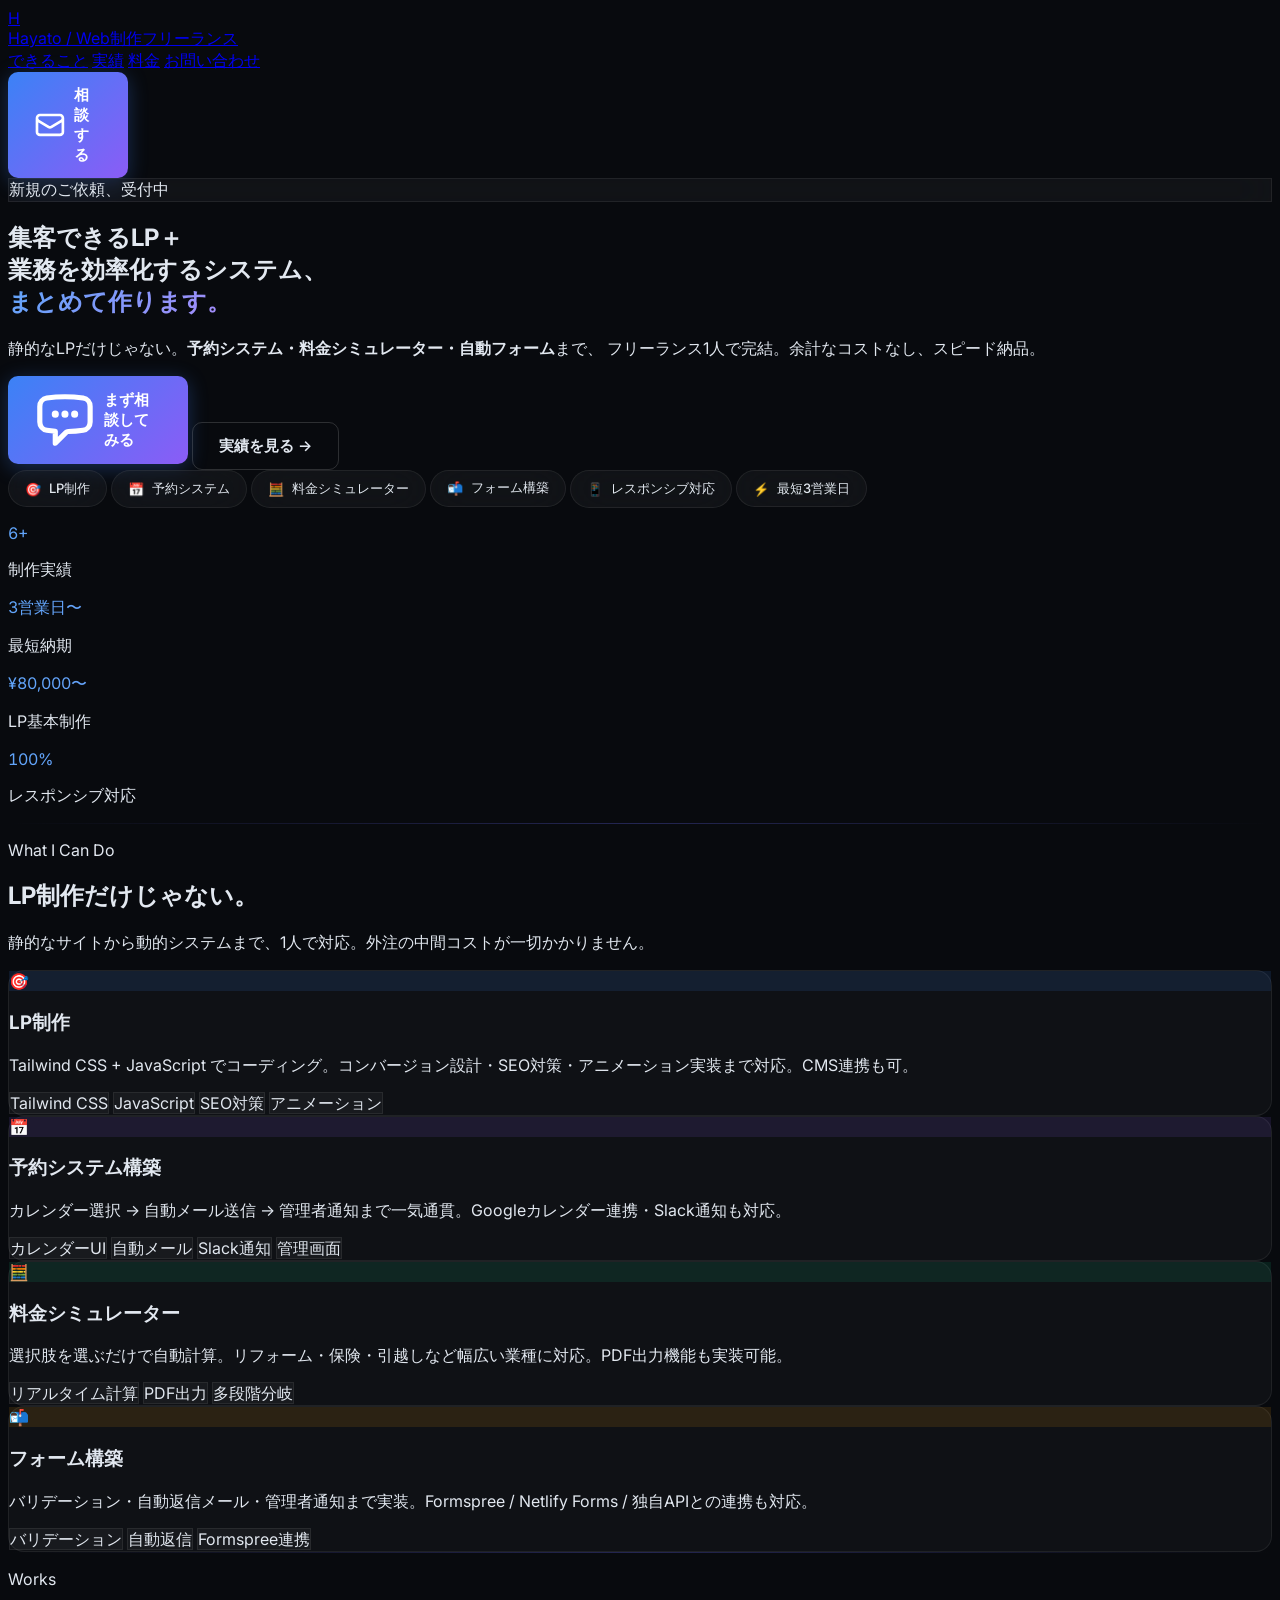
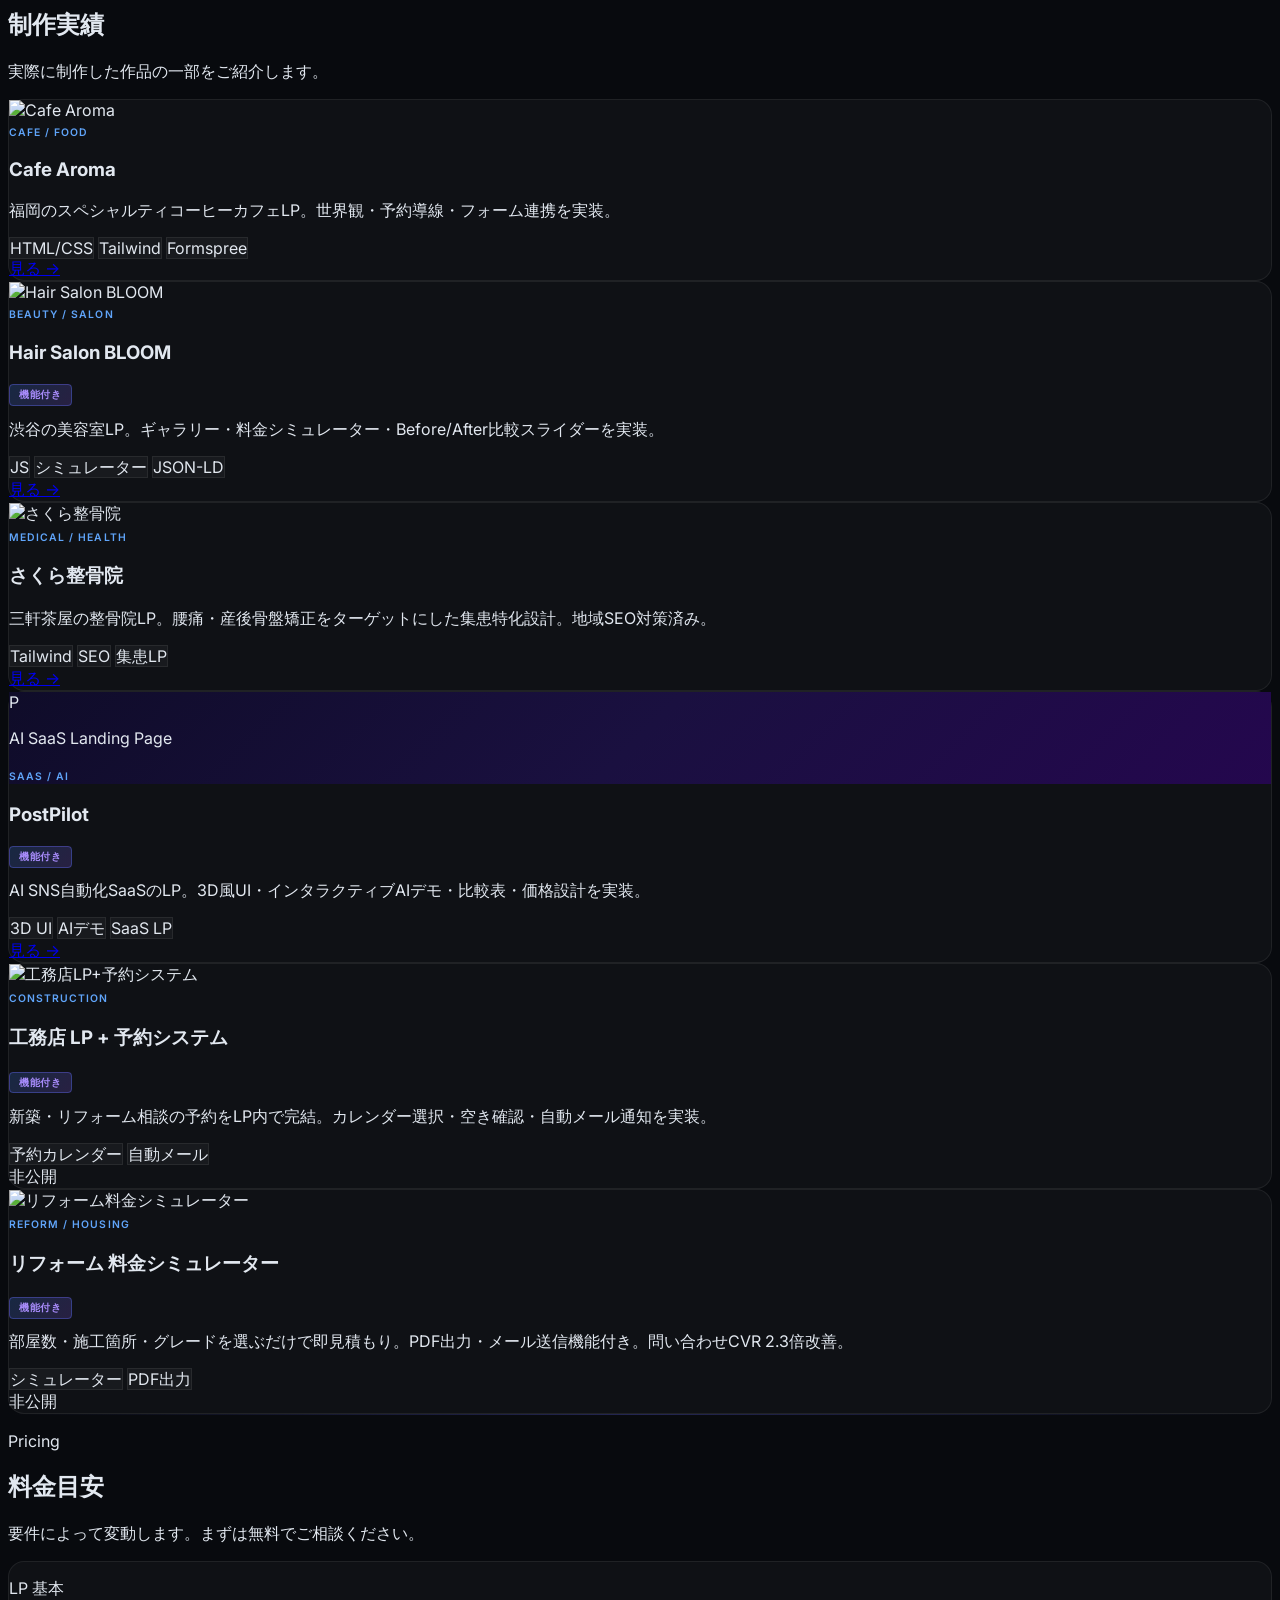
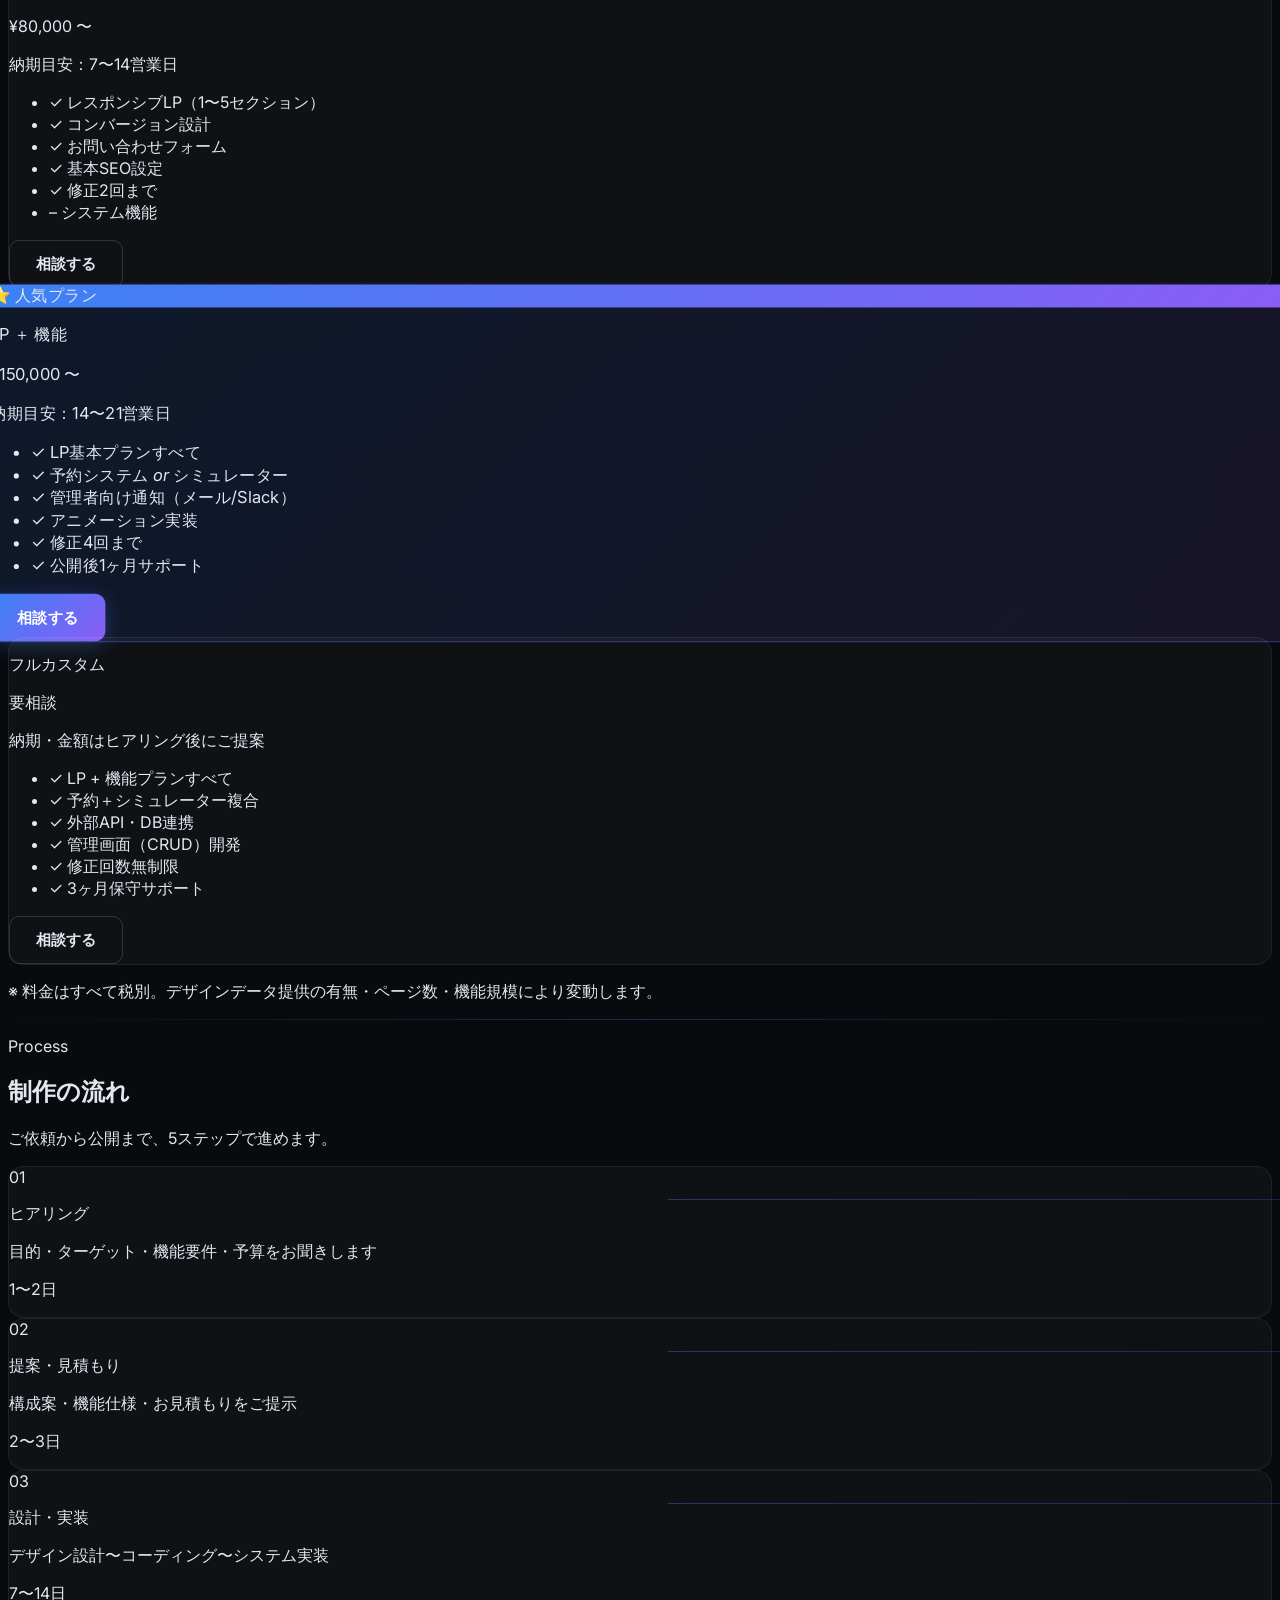
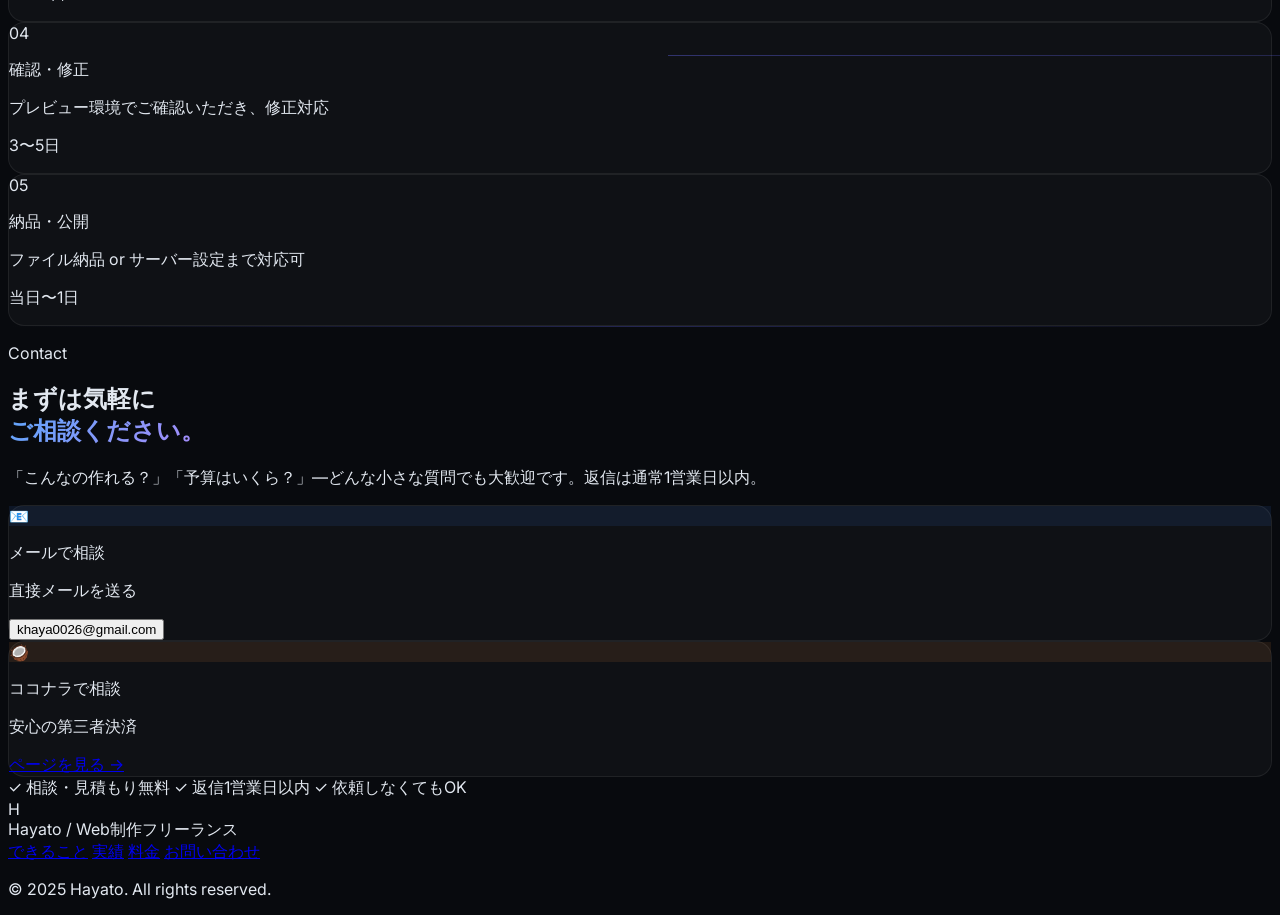
==== about/index.html @ a0856728 "feat: add freelance portfolio site (about/index.html)" ====
<!DOCTYPE html>
<html lang="ja">
<head>
  <meta charset="UTF-8">
  <meta name="viewport" content="width=device-width, initial-scale=1.0">
  <title>Hayato – Web制作フリーランス | LP・予約システム・シミュレーター構築</title>
  <meta name="description" content="集客できるLPから業務効率化システムまで、まとめて制作します。フリーランスWeb制作 Hayato。最短3営業日・全機能対応。">
  <script src="https://cdn.tailwindcss.com"></script>
  <link rel="preconnect" href="https://fonts.googleapis.com">
  <link href="https://fonts.googleapis.com/css2?family=Inter:ital,wght@0,300;0,400;0,500;0,600;0,700;0,800;0,900;1,400&display=swap" rel="stylesheet">

  <style>
    html { scroll-behavior: smooth; }
    body { font-family: 'Inter', sans-serif; background: #080a0e; color: #e2e8f0; overflow-x: hidden; -webkit-font-smoothing: antialiased; }

    /* ── Gradient text ── */
    .gt  { background: linear-gradient(135deg,#60a5fa,#a78bfa); -webkit-background-clip:text; -webkit-text-fill-color:transparent; background-clip:text; }
    .gt2 { background: linear-gradient(135deg,#34d399,#60a5fa); -webkit-background-clip:text; -webkit-text-fill-color:transparent; background-clip:text; }

    /* ── Glass ── */
    .glass { background:rgba(255,255,255,.04); backdrop-filter:blur(20px); -webkit-backdrop-filter:blur(20px); border:1px solid rgba(255,255,255,.07); }

    /* ── Sticky header ── */
    #hdr { transition: background .3s, border-color .3s; }
    #hdr.on { background:rgba(8,10,14,.9); backdrop-filter:blur(20px); -webkit-backdrop-filter:blur(20px); border-bottom:1px solid rgba(255,255,255,.07); }

    /* ── Blobs ── */
    @keyframes bm { 0%,100%{transform:translate(0,0) scale(1)} 33%{transform:translate(30px,-20px) scale(1.06)} 66%{transform:translate(-20px,25px) scale(.94)} }
    .b1 { animation: bm 14s ease-in-out infinite; }
    .b2 { animation: bm 18s ease-in-out infinite reverse; animation-delay:-6s; }

    /* ── Scroll reveal ── */
    .rv { opacity:0; transform:translateY(28px); transition:opacity .7s ease, transform .7s ease; }
    .rv.in { opacity:1; transform:translateY(0); }
    .d1{transition-delay:.08s} .d2{transition-delay:.16s} .d3{transition-delay:.24s}
    .d4{transition-delay:.32s} .d5{transition-delay:.40s}

    /* ── Cards ── */
    .card { background:rgba(255,255,255,.03); border:1px solid rgba(255,255,255,.07); border-radius:16px; transition:border-color .25s, transform .25s, box-shadow .25s; }
    .card:hover { border-color:rgba(255,255,255,.18); transform:translateY(-4px); box-shadow:0 12px 40px rgba(0,0,0,.5); }

    /* ── Buttons ── */
    .btn-p { display:inline-flex; align-items:center; gap:.5rem; background:linear-gradient(135deg,#3b82f6,#8b5cf6); color:#fff; font-weight:700; border-radius:10px; padding:13px 26px; font-size:15px; transition:all .3s ease; text-decoration:none; box-shadow:0 4px 20px rgba(59,130,246,.3); border:none; cursor:pointer; }
    .btn-p:hover { transform:translateY(-2px); box-shadow:0 8px 30px rgba(59,130,246,.5); }
    .btn-o { display:inline-flex; align-items:center; gap:.5rem; background:transparent; border:1px solid rgba(255,255,255,.15); color:#e2e8f0; font-weight:600; border-radius:10px; padding:13px 26px; font-size:15px; transition:all .3s ease; text-decoration:none; cursor:pointer; }
    .btn-o:hover { border-color:rgba(255,255,255,.35); transform:translateY(-2px); }

    /* ── Section line ── */
    .sec-line { height:1px; background:linear-gradient(90deg,transparent,rgba(99,102,241,.3),transparent); }

    /* ── Grid bg ── */
    .gbg { background-image:linear-gradient(rgba(255,255,255,.02) 1px, transparent 1px),linear-gradient(90deg, rgba(255,255,255,.02) 1px, transparent 1px); background-size:56px 56px; }

    /* ── Badge ── */
    .badge-feat { background:linear-gradient(135deg,rgba(59,130,246,.2),rgba(139,92,246,.2)); border:1px solid rgba(99,102,241,.4); color:#a78bfa; font-size:.65rem; font-weight:700; letter-spacing:.08em; text-transform:uppercase; padding:.2rem .55rem; border-radius:4px; }
    .badge-cat  { font-size:.65rem; font-weight:600; letter-spacing:.1em; text-transform:uppercase; color:#60a5fa; }

    /* ── Process step connector ── */
    .step-line { position:absolute; top:2rem; left:calc(50% + 1.75rem); right:calc(-50% + 1.75rem); height:1px; background:linear-gradient(90deg,rgba(99,102,241,.4),rgba(99,102,241,.1)); }
    @media (max-width:768px) { .step-line { display:none; } }

    /* ── Pricing popular ── */
    .pop { background:linear-gradient(135deg,rgba(59,130,246,.12),rgba(139,92,246,.12)); border:1px solid rgba(99,102,241,.4); }
    .pop-badge { background:linear-gradient(135deg,#3b82f6,#8b5cf6); }

    /* ── Capability pills ── */
    .cap-pill { display:inline-flex; align-items:center; gap:.5rem; padding:.55rem 1rem; border-radius:9999px; font-size:.8125rem; font-weight:500; white-space:nowrap; }

    /* ── Scrollbar ── */
    ::-webkit-scrollbar{width:5px}
    ::-webkit-scrollbar-track{background:#080a0e}
    ::-webkit-scrollbar-thumb{background:rgba(99,102,241,.4);border-radius:99px}

    /* ── Copy button ── */
    #copy-btn { transition:all .2s; }
    #copy-btn.copied { color:#34d399; }

    /* ── Number counter ── */
    .num { font-variant-numeric: tabular-nums; }
  </style>
</head>
<body class="bg-[#080a0e]">

<!-- ════════════════════════
     HEADER
════════════════════════ -->
<header id="hdr" class="fixed top-0 left-0 right-0 z-50 px-5 py-4">
  <div class="max-w-5xl mx-auto flex items-center justify-between">
    <a href="#" class="flex items-center gap-2.5 text-white no-underline">
      <div class="w-7 h-7 rounded-lg bg-gradient-to-br from-blue-500 to-violet-600 flex items-center justify-center font-black text-xs">H</div>
      <span class="font-bold tracking-tight">Hayato</span>
      <span class="hidden sm:block text-[11px] text-slate-500 font-normal">/ Web制作フリーランス</span>
    </a>
    <nav class="hidden md:flex items-center gap-7 text-sm text-slate-400">
      <a href="#services" class="hover:text-white transition-colors">できること</a>
      <a href="#works"    class="hover:text-white transition-colors">実績</a>
      <a href="#pricing"  class="hover:text-white transition-colors">料金</a>
      <a href="#contact"  class="hover:text-white transition-colors">お問い合わせ</a>
    </nav>
    <a href="#contact" class="btn-p py-2 px-4 text-sm rounded-lg gap-1.5">
      <svg class="w-3.5 h-3.5" fill="none" stroke="currentColor" stroke-width="2" viewBox="0 0 24 24"><path stroke-linecap="round" stroke-linejoin="round" d="M21.75 6.75v10.5a2.25 2.25 0 01-2.25 2.25h-15a2.25 2.25 0 01-2.25-2.25V6.75m19.5 0A2.25 2.25 0 0019.5 4.5h-15a2.25 2.25 0 00-2.25 2.25m19.5 0v.243a2.25 2.25 0 01-1.07 1.916l-7.5 4.615a2.25 2.25 0 01-2.36 0L3.32 8.91a2.25 2.25 0 01-1.07-1.916V6.75"/></svg>
      相談する
    </a>
  </div>
</header>


<!-- ════════════════════════
     1. HERO
════════════════════════ -->
<section class="relative min-h-screen flex flex-col justify-center items-center text-center px-5 pt-24 pb-20 overflow-hidden">
  <div class="gbg absolute inset-0 opacity-70 pointer-events-none"></div>
  <div class="b1 absolute top-1/3 left-1/5 w-[500px] h-[500px] rounded-full bg-blue-600/10 blur-[120px] pointer-events-none"></div>
  <div class="b2 absolute bottom-1/4 right-1/5 w-[400px] h-[400px] rounded-full bg-violet-600/10 blur-[100px] pointer-events-none"></div>

  <div class="rv relative z-10 inline-flex items-center gap-2 glass rounded-full px-4 py-1.5 text-xs text-blue-300 font-medium mb-8">
    <span class="w-1.5 h-1.5 rounded-full bg-green-400 animate-pulse"></span>
    新規のご依頼、受付中
  </div>

  <h1 class="rv d1 relative z-10 text-4xl sm:text-6xl md:text-7xl font-black leading-[1.06] mb-7 max-w-4xl">
    集客できるLP＋<br>
    業務を効率化するシステム、<br>
    <span class="gt">まとめて作ります。</span>
  </h1>

  <p class="rv d2 relative z-10 text-slate-400 text-base sm:text-lg max-w-xl mb-10 leading-relaxed">
    静的なLPだけじゃない。<strong class="text-white">予約システム・料金シミュレーター・自動フォーム</strong>まで、
    フリーランス1人で完結。余計なコストなし、スピード納品。
  </p>

  <div class="rv d3 relative z-10 flex flex-col sm:flex-row gap-3 mb-12">
    <a href="#contact" class="btn-p">
      <svg class="w-4 h-4" fill="none" stroke="currentColor" stroke-width="2" viewBox="0 0 24 24"><path stroke-linecap="round" stroke-linejoin="round" d="M8.625 9.75a.375.375 0 11-.75 0 .375.375 0 01.75 0zm0 0H8.25m4.125 0a.375.375 0 11-.75 0 .375.375 0 01.75 0zm0 0H12m4.125 0a.375.375 0 11-.75 0 .375.375 0 01.75 0zm0 0h-.375m-13.5 3.01c0 1.6 1.123 2.994 2.707 3.227 1.087.16 2.185.283 3.293.369V21l4.184-4.183a1.14 1.14 0 01.778-.332 48.294 48.294 0 005.83-.498c1.585-.233 2.708-1.626 2.708-3.228V6.741c0-1.602-1.123-2.995-2.707-3.228A48.394 48.394 0 0012 3c-2.392 0-4.744.175-7.043.513C3.373 3.746 2.25 5.14 2.25 6.741v6.018z"/></svg>
      まず相談してみる
    </a>
    <a href="#works" class="btn-o">
      実績を見る →
    </a>
  </div>

  <!-- Capability pills -->
  <div class="rv d4 relative z-10 flex flex-wrap justify-center gap-2.5 max-w-2xl mb-14">
    <span class="cap-pill glass"><span class="text-base">🎯</span> LP制作</span>
    <span class="cap-pill glass"><span class="text-base">📅</span> 予約システム</span>
    <span class="cap-pill glass"><span class="text-base">🧮</span> 料金シミュレーター</span>
    <span class="cap-pill glass"><span class="text-base">📬</span> フォーム構築</span>
    <span class="cap-pill glass"><span class="text-base">📱</span> レスポンシブ対応</span>
    <span class="cap-pill glass"><span class="text-base">⚡</span> 最短3営業日</span>
  </div>

  <!-- Stats -->
  <div class="rv d5 relative z-10 flex flex-wrap justify-center gap-8 sm:gap-14">
    <div class="text-center">
      <p class="text-3xl font-black num gt">6<span class="text-slate-500 text-lg">+</span></p>
      <p class="text-xs text-slate-500 mt-1">制作実績</p>
    </div>
    <div class="text-center">
      <p class="text-3xl font-black num gt">3<span class="text-slate-500 text-lg">営業日〜</span></p>
      <p class="text-xs text-slate-500 mt-1">最短納期</p>
    </div>
    <div class="text-center">
      <p class="text-3xl font-black num gt">¥80,000<span class="text-slate-500 text-lg">〜</span></p>
      <p class="text-xs text-slate-500 mt-1">LP基本制作</p>
    </div>
    <div class="text-center">
      <p class="text-3xl font-black num gt">100<span class="text-slate-500 text-lg">%</span></p>
      <p class="text-xs text-slate-500 mt-1">レスポンシブ対応</p>
    </div>
  </div>
</section>

<div class="sec-line max-w-4xl mx-auto"></div>


<!-- ════════════════════════
     2. WHAT I CAN DO
════════════════════════ -->
<section id="services" class="relative py-28 px-5">
  <div class="max-w-5xl mx-auto">
    <div class="text-center mb-16">
      <p class="rv text-blue-400 text-xs font-bold uppercase tracking-widest mb-3">What I Can Do</p>
      <h2 class="rv d1 text-3xl sm:text-4xl font-black mb-5">LP制作だけじゃない。</h2>
      <p class="rv d2 text-slate-400 max-w-md mx-auto text-sm leading-relaxed">静的なサイトから動的システムまで、1人で対応。外注の中間コストが一切かかりません。</p>
    </div>

    <div class="grid sm:grid-cols-2 gap-5">
      <!-- 01 -->
      <div class="rv card p-7 flex gap-5 items-start">
        <div class="w-12 h-12 rounded-xl flex items-center justify-center text-2xl shrink-0" style="background:rgba(59,130,246,.12)">🎯</div>
        <div>
          <h3 class="font-bold text-lg mb-2">LP制作</h3>
          <p class="text-slate-400 text-sm leading-relaxed mb-4">Tailwind CSS + JavaScript でコーディング。コンバージョン設計・SEO対策・アニメーション実装まで対応。CMS連携も可。</p>
          <div class="flex flex-wrap gap-1.5">
            <span class="text-xs glass px-2 py-1 rounded-md text-slate-400">Tailwind CSS</span>
            <span class="text-xs glass px-2 py-1 rounded-md text-slate-400">JavaScript</span>
            <span class="text-xs glass px-2 py-1 rounded-md text-slate-400">SEO対策</span>
            <span class="text-xs glass px-2 py-1 rounded-md text-slate-400">アニメーション</span>
          </div>
        </div>
      </div>

      <!-- 02 -->
      <div class="rv d1 card p-7 flex gap-5 items-start">
        <div class="w-12 h-12 rounded-xl flex items-center justify-center text-2xl shrink-0" style="background:rgba(139,92,246,.12)">📅</div>
        <div>
          <h3 class="font-bold text-lg mb-2">予約システム構築</h3>
          <p class="text-slate-400 text-sm leading-relaxed mb-4">カレンダー選択 → 自動メール送信 → 管理者通知まで一気通貫。Googleカレンダー連携・Slack通知も対応。</p>
          <div class="flex flex-wrap gap-1.5">
            <span class="text-xs glass px-2 py-1 rounded-md text-slate-400">カレンダーUI</span>
            <span class="text-xs glass px-2 py-1 rounded-md text-slate-400">自動メール</span>
            <span class="text-xs glass px-2 py-1 rounded-md text-slate-400">Slack通知</span>
            <span class="text-xs glass px-2 py-1 rounded-md text-slate-400">管理画面</span>
          </div>
        </div>
      </div>

      <!-- 03 -->
      <div class="rv d2 card p-7 flex gap-5 items-start">
        <div class="w-12 h-12 rounded-xl flex items-center justify-center text-2xl shrink-0" style="background:rgba(16,185,129,.12)">🧮</div>
        <div>
          <h3 class="font-bold text-lg mb-2">料金シミュレーター</h3>
          <p class="text-slate-400 text-sm leading-relaxed mb-4">選択肢を選ぶだけで自動計算。リフォーム・保険・引越しなど幅広い業種に対応。PDF出力機能も実装可能。</p>
          <div class="flex flex-wrap gap-1.5">
            <span class="text-xs glass px-2 py-1 rounded-md text-slate-400">リアルタイム計算</span>
            <span class="text-xs glass px-2 py-1 rounded-md text-slate-400">PDF出力</span>
            <span class="text-xs glass px-2 py-1 rounded-md text-slate-400">多段階分岐</span>
          </div>
        </div>
      </div>

      <!-- 04 -->
      <div class="rv d3 card p-7 flex gap-5 items-start">
        <div class="w-12 h-12 rounded-xl flex items-center justify-center text-2xl shrink-0" style="background:rgba(245,158,11,.12)">📬</div>
        <div>
          <h3 class="font-bold text-lg mb-2">フォーム構築</h3>
          <p class="text-slate-400 text-sm leading-relaxed mb-4">バリデーション・自動返信メール・管理者通知まで実装。Formspree / Netlify Forms / 独自APIとの連携も対応。</p>
          <div class="flex flex-wrap gap-1.5">
            <span class="text-xs glass px-2 py-1 rounded-md text-slate-400">バリデーション</span>
            <span class="text-xs glass px-2 py-1 rounded-md text-slate-400">自動返信</span>
            <span class="text-xs glass px-2 py-1 rounded-md text-slate-400">Formspree連携</span>
          </div>
        </div>
      </div>
    </div>
  </div>
</section>

<div class="sec-line max-w-4xl mx-auto"></div>


<!-- ════════════════════════
     3. WORKS
════════════════════════ -->
<section id="works" class="relative py-28 px-5 overflow-hidden">
  <div class="b1 absolute top-1/2 right-0 w-72 h-72 rounded-full bg-violet-700/8 blur-[90px] pointer-events-none"></div>
  <div class="max-w-5xl mx-auto">
    <div class="text-center mb-16">
      <p class="rv text-blue-400 text-xs font-bold uppercase tracking-widest mb-3">Works</p>
      <h2 class="rv d1 text-3xl sm:text-4xl font-black mb-5">制作実績</h2>
      <p class="rv d2 text-slate-400 text-sm">実際に制作した作品の一部をご紹介します。</p>
    </div>

    <div class="grid sm:grid-cols-2 lg:grid-cols-3 gap-5">

      <!-- Work 01: Cafe Aroma -->
      <div class="rv card flex flex-col overflow-hidden group">
        <div class="relative h-44 overflow-hidden">
          <img src="https://images.unsplash.com/photo-1495474472287-4d71bcdd2085?w=600&h=350&fit=crop&q=80"
               alt="Cafe Aroma" class="w-full h-full object-cover transition-transform duration-500 group-hover:scale-105">
          <div class="absolute inset-0 bg-gradient-to-t from-[#080a0e]/80 to-transparent"></div>
          <div class="absolute top-3 left-3"><span class="badge-cat">Cafe / Food</span></div>
        </div>
        <div class="flex flex-col flex-1 p-5 gap-3">
          <h3 class="font-bold text-base">Cafe Aroma</h3>
          <p class="text-slate-500 text-xs leading-relaxed flex-1">福岡のスペシャルティコーヒーカフェLP。世界観・予約導線・フォーム連携を実装。</p>
          <div class="flex items-center justify-between pt-2 border-t border-white/5">
            <div class="flex gap-1.5 flex-wrap">
              <span class="text-[10px] glass px-1.5 py-0.5 rounded text-slate-500">HTML/CSS</span>
              <span class="text-[10px] glass px-1.5 py-0.5 rounded text-slate-500">Tailwind</span>
              <span class="text-[10px] glass px-1.5 py-0.5 rounded text-slate-500">Formspree</span>
            </div>
            <a href="../cafe-lp/" target="_blank" class="text-xs text-blue-400 hover:text-blue-300 transition-colors whitespace-nowrap ml-2">見る →</a>
          </div>
        </div>
      </div>

      <!-- Work 02: Hair Salon BLOOM -->
      <div class="rv d1 card flex flex-col overflow-hidden group">
        <div class="relative h-44 overflow-hidden">
          <img src="https://images.unsplash.com/photo-1562322140-8baeececf3df?w=600&h=350&fit=crop&q=80"
               alt="Hair Salon BLOOM" class="w-full h-full object-cover transition-transform duration-500 group-hover:scale-105">
          <div class="absolute inset-0 bg-gradient-to-t from-[#080a0e]/80 to-transparent"></div>
          <div class="absolute top-3 left-3"><span class="badge-cat">Beauty / Salon</span></div>
        </div>
        <div class="flex flex-col flex-1 p-5 gap-3">
          <div class="flex items-start justify-between gap-2">
            <h3 class="font-bold text-base">Hair Salon BLOOM</h3>
            <span class="badge-feat shrink-0">機能付き</span>
          </div>
          <p class="text-slate-500 text-xs leading-relaxed flex-1">渋谷の美容室LP。ギャラリー・料金シミュレーター・Before/After比較スライダーを実装。</p>
          <div class="flex items-center justify-between pt-2 border-t border-white/5">
            <div class="flex gap-1.5 flex-wrap">
              <span class="text-[10px] glass px-1.5 py-0.5 rounded text-slate-500">JS</span>
              <span class="text-[10px] glass px-1.5 py-0.5 rounded text-slate-500">シミュレーター</span>
              <span class="text-[10px] glass px-1.5 py-0.5 rounded text-slate-500">JSON-LD</span>
            </div>
            <a href="../bloom-lp/" target="_blank" class="text-xs text-blue-400 hover:text-blue-300 transition-colors whitespace-nowrap ml-2">見る →</a>
          </div>
        </div>
      </div>

      <!-- Work 03: さくら整骨院 -->
      <div class="rv d2 card flex flex-col overflow-hidden group">
        <div class="relative h-44 overflow-hidden">
          <img src="https://images.unsplash.com/photo-1519824145371-296894a0daa9?w=600&h=350&fit=crop&q=80"
               alt="さくら整骨院" class="w-full h-full object-cover transition-transform duration-500 group-hover:scale-105">
          <div class="absolute inset-0 bg-gradient-to-t from-[#080a0e]/80 to-transparent"></div>
          <div class="absolute top-3 left-3"><span class="badge-cat">Medical / Health</span></div>
        </div>
        <div class="flex flex-col flex-1 p-5 gap-3">
          <h3 class="font-bold text-base">さくら整骨院</h3>
          <p class="text-slate-500 text-xs leading-relaxed flex-1">三軒茶屋の整骨院LP。腰痛・産後骨盤矯正をターゲットにした集患特化設計。地域SEO対策済み。</p>
          <div class="flex items-center justify-between pt-2 border-t border-white/5">
            <div class="flex gap-1.5 flex-wrap">
              <span class="text-[10px] glass px-1.5 py-0.5 rounded text-slate-500">Tailwind</span>
              <span class="text-[10px] glass px-1.5 py-0.5 rounded text-slate-500">SEO</span>
              <span class="text-[10px] glass px-1.5 py-0.5 rounded text-slate-500">集患LP</span>
            </div>
            <a href="../seikotsu-lp/" target="_blank" class="text-xs text-blue-400 hover:text-blue-300 transition-colors whitespace-nowrap ml-2">見る →</a>
          </div>
        </div>
      </div>

      <!-- Work 04: PostPilot -->
      <div class="rv d1 card flex flex-col overflow-hidden group">
        <div class="relative h-44 overflow-hidden" style="background:linear-gradient(135deg,#0f0c29,#1a1040,#24074e);">
          <div class="absolute inset-0 flex items-center justify-center">
            <div class="text-center">
              <div class="w-12 h-12 rounded-xl bg-gradient-to-br from-violet-500 to-blue-500 flex items-center justify-center font-black text-lg mx-auto mb-2">P</div>
              <p class="text-xs text-slate-400">AI SaaS Landing Page</p>
            </div>
          </div>
          <div class="absolute top-3 left-3"><span class="badge-cat">SaaS / AI</span></div>
        </div>
        <div class="flex flex-col flex-1 p-5 gap-3">
          <div class="flex items-start justify-between gap-2">
            <h3 class="font-bold text-base">PostPilot</h3>
            <span class="badge-feat shrink-0">機能付き</span>
          </div>
          <p class="text-slate-500 text-xs leading-relaxed flex-1">AI SNS自動化SaaSのLP。3D風UI・インタラクティブAIデモ・比較表・価格設計を実装。</p>
          <div class="flex items-center justify-between pt-2 border-t border-white/5">
            <div class="flex gap-1.5 flex-wrap">
              <span class="text-[10px] glass px-1.5 py-0.5 rounded text-slate-500">3D UI</span>
              <span class="text-[10px] glass px-1.5 py-0.5 rounded text-slate-500">AIデモ</span>
              <span class="text-[10px] glass px-1.5 py-0.5 rounded text-slate-500">SaaS LP</span>
            </div>
            <a href="../postpilot/" target="_blank" class="text-xs text-blue-400 hover:text-blue-300 transition-colors whitespace-nowrap ml-2">見る →</a>
          </div>
        </div>
      </div>

      <!-- Work 05: 工務店予約システム -->
      <div class="rv d2 card flex flex-col overflow-hidden group">
        <div class="relative h-44 overflow-hidden">
          <img src="https://images.unsplash.com/photo-1503387762-592deb58ef4e?w=600&h=350&fit=crop&q=80"
               alt="工務店LP+予約システム" class="w-full h-full object-cover transition-transform duration-500 group-hover:scale-105">
          <div class="absolute inset-0 bg-gradient-to-t from-[#080a0e]/80 to-transparent"></div>
          <div class="absolute top-3 left-3"><span class="badge-cat">Construction</span></div>
        </div>
        <div class="flex flex-col flex-1 p-5 gap-3">
          <div class="flex items-start justify-between gap-2">
            <h3 class="font-bold text-base">工務店 LP + 予約システム</h3>
            <span class="badge-feat shrink-0">機能付き</span>
          </div>
          <p class="text-slate-500 text-xs leading-relaxed flex-1">新築・リフォーム相談の予約をLP内で完結。カレンダー選択・空き確認・自動メール通知を実装。</p>
          <div class="flex items-center justify-between pt-2 border-t border-white/5">
            <div class="flex gap-1.5 flex-wrap">
              <span class="text-[10px] glass px-1.5 py-0.5 rounded text-slate-500">予約カレンダー</span>
              <span class="text-[10px] glass px-1.5 py-0.5 rounded text-slate-500">自動メール</span>
            </div>
            <span class="text-xs text-slate-600 whitespace-nowrap ml-2">非公開</span>
          </div>
        </div>
      </div>

      <!-- Work 06: リフォーム料金シミュレーター -->
      <div class="rv d3 card flex flex-col overflow-hidden group">
        <div class="relative h-44 overflow-hidden">
          <img src="https://images.unsplash.com/photo-1484154218962-a197022b5858?w=600&h=350&fit=crop&q=80"
               alt="リフォーム料金シミュレーター" class="w-full h-full object-cover transition-transform duration-500 group-hover:scale-105">
          <div class="absolute inset-0 bg-gradient-to-t from-[#080a0e]/80 to-transparent"></div>
          <div class="absolute top-3 left-3"><span class="badge-cat">Reform / Housing</span></div>
        </div>
        <div class="flex flex-col flex-1 p-5 gap-3">
          <div class="flex items-start justify-between gap-2">
            <h3 class="font-bold text-base">リフォーム 料金シミュレーター</h3>
            <span class="badge-feat shrink-0">機能付き</span>
          </div>
          <p class="text-slate-500 text-xs leading-relaxed flex-1">部屋数・施工箇所・グレードを選ぶだけで即見積もり。PDF出力・メール送信機能付き。問い合わせCVR 2.3倍改善。</p>
          <div class="flex items-center justify-between pt-2 border-t border-white/5">
            <div class="flex gap-1.5 flex-wrap">
              <span class="text-[10px] glass px-1.5 py-0.5 rounded text-slate-500">シミュレーター</span>
              <span class="text-[10px] glass px-1.5 py-0.5 rounded text-slate-500">PDF出力</span>
            </div>
            <span class="text-xs text-slate-600 whitespace-nowrap ml-2">非公開</span>
          </div>
        </div>
      </div>

    </div>
  </div>
</section>

<div class="sec-line max-w-4xl mx-auto"></div>


<!-- ════════════════════════
     4. PRICING
════════════════════════ -->
<section id="pricing" class="relative py-28 px-5">
  <div class="max-w-5xl mx-auto">
    <div class="text-center mb-16">
      <p class="rv text-blue-400 text-xs font-bold uppercase tracking-widest mb-3">Pricing</p>
      <h2 class="rv d1 text-3xl sm:text-4xl font-black mb-5">料金目安</h2>
      <p class="rv d2 text-slate-400 text-sm max-w-sm mx-auto leading-relaxed">要件によって変動します。まずは無料でご相談ください。</p>
    </div>

    <div class="grid md:grid-cols-3 gap-5 items-stretch">
      <!-- Plan 1 -->
      <div class="rv card p-7 flex flex-col">
        <p class="text-xs font-bold text-slate-500 uppercase tracking-wider mb-4">LP 基本</p>
        <div class="mb-1">
          <span class="text-4xl font-black">¥80,000</span>
          <span class="text-slate-500 text-sm ml-1">〜</span>
        </div>
        <p class="text-xs text-slate-600 mb-7">納期目安：7〜14営業日</p>
        <ul class="space-y-3 text-sm text-slate-400 flex-1 mb-8">
          <li class="flex items-start gap-2"><span class="text-green-400 mt-0.5">✓</span> レスポンシブLP（1〜5セクション）</li>
          <li class="flex items-start gap-2"><span class="text-green-400 mt-0.5">✓</span> コンバージョン設計</li>
          <li class="flex items-start gap-2"><span class="text-green-400 mt-0.5">✓</span> お問い合わせフォーム</li>
          <li class="flex items-start gap-2"><span class="text-green-400 mt-0.5">✓</span> 基本SEO設定</li>
          <li class="flex items-start gap-2"><span class="text-green-400 mt-0.5">✓</span> 修正2回まで</li>
          <li class="flex items-start gap-2"><span class="text-slate-700 mt-0.5">–</span><span class="text-slate-600"> システム機能</span></li>
        </ul>
        <a href="#contact" class="btn-o text-sm py-3 justify-center rounded-xl mt-auto">相談する</a>
      </div>

      <!-- Plan 2 (popular) -->
      <div class="rv d1 pop rounded-2xl p-7 relative flex flex-col" style="transform:scale(1.03);">
        <div class="pop-badge absolute -top-3.5 left-1/2 -translate-x-1/2 text-white text-xs font-bold px-4 py-1 rounded-full whitespace-nowrap">⭐ 人気プラン</div>
        <p class="text-xs font-bold text-blue-400 uppercase tracking-wider mb-4">LP ＋ 機能</p>
        <div class="mb-1">
          <span class="text-4xl font-black">¥150,000</span>
          <span class="text-slate-500 text-sm ml-1">〜</span>
        </div>
        <p class="text-xs text-slate-600 mb-7">納期目安：14〜21営業日</p>
        <ul class="space-y-3 text-sm text-slate-300 flex-1 mb-8">
          <li class="flex items-start gap-2"><span class="text-green-400 mt-0.5">✓</span> LP基本プランすべて</li>
          <li class="flex items-start gap-2"><span class="text-green-400 mt-0.5">✓</span> 予約システム <em class="not-italic text-blue-400 text-xs">or</em> シミュレーター</li>
          <li class="flex items-start gap-2"><span class="text-green-400 mt-0.5">✓</span> 管理者向け通知（メール/Slack）</li>
          <li class="flex items-start gap-2"><span class="text-green-400 mt-0.5">✓</span> アニメーション実装</li>
          <li class="flex items-start gap-2"><span class="text-green-400 mt-0.5">✓</span> 修正4回まで</li>
          <li class="flex items-start gap-2"><span class="text-green-400 mt-0.5">✓</span> 公開後1ヶ月サポート</li>
        </ul>
        <a href="#contact" class="btn-p text-sm py-3 justify-center rounded-xl mt-auto">相談する</a>
      </div>

      <!-- Plan 3 -->
      <div class="rv d2 card p-7 flex flex-col">
        <p class="text-xs font-bold text-slate-500 uppercase tracking-wider mb-4">フルカスタム</p>
        <div class="mb-1">
          <span class="text-4xl font-black">要相談</span>
        </div>
        <p class="text-xs text-slate-600 mb-7">納期・金額はヒアリング後にご提案</p>
        <ul class="space-y-3 text-sm text-slate-400 flex-1 mb-8">
          <li class="flex items-start gap-2"><span class="text-green-400 mt-0.5">✓</span> LP + 機能プランすべて</li>
          <li class="flex items-start gap-2"><span class="text-green-400 mt-0.5">✓</span> 予約＋シミュレーター複合</li>
          <li class="flex items-start gap-2"><span class="text-green-400 mt-0.5">✓</span> 外部API・DB連携</li>
          <li class="flex items-start gap-2"><span class="text-green-400 mt-0.5">✓</span> 管理画面（CRUD）開発</li>
          <li class="flex items-start gap-2"><span class="text-green-400 mt-0.5">✓</span> 修正回数無制限</li>
          <li class="flex items-start gap-2"><span class="text-green-400 mt-0.5">✓</span> 3ヶ月保守サポート</li>
        </ul>
        <a href="#contact" class="btn-o text-sm py-3 justify-center rounded-xl mt-auto">相談する</a>
      </div>
    </div>

    <p class="rv text-center text-xs text-slate-600 mt-8">※ 料金はすべて税別。デザインデータ提供の有無・ページ数・機能規模により変動します。</p>
  </div>
</section>

<div class="sec-line max-w-4xl mx-auto"></div>


<!-- ════════════════════════
     5. PROCESS
════════════════════════ -->
<section id="process" class="relative py-28 px-5">
  <div class="max-w-5xl mx-auto">
    <div class="text-center mb-16">
      <p class="rv text-blue-400 text-xs font-bold uppercase tracking-widest mb-3">Process</p>
      <h2 class="rv d1 text-3xl sm:text-4xl font-black mb-5">制作の流れ</h2>
      <p class="rv d2 text-slate-400 text-sm">ご依頼から公開まで、5ステップで進めます。</p>
    </div>

    <div class="grid sm:grid-cols-5 gap-4">

      <div class="rv card p-6 text-center relative">
        <div class="step-line hidden sm:block"></div>
        <div class="w-10 h-10 rounded-full bg-blue-500/15 border border-blue-500/30 flex items-center justify-center text-blue-400 font-black text-sm mx-auto mb-4">01</div>
        <p class="font-bold text-sm mb-2">ヒアリング</p>
        <p class="text-slate-500 text-xs leading-relaxed">目的・ターゲット・機能要件・予算をお聞きします</p>
        <p class="mt-3 text-[10px] text-blue-400/70 font-medium">1〜2日</p>
      </div>

      <div class="rv d1 card p-6 text-center relative">
        <div class="step-line hidden sm:block"></div>
        <div class="w-10 h-10 rounded-full bg-violet-500/15 border border-violet-500/30 flex items-center justify-center text-violet-400 font-black text-sm mx-auto mb-4">02</div>
        <p class="font-bold text-sm mb-2">提案・見積もり</p>
        <p class="text-slate-500 text-xs leading-relaxed">構成案・機能仕様・お見積もりをご提示</p>
        <p class="mt-3 text-[10px] text-blue-400/70 font-medium">2〜3日</p>
      </div>

      <div class="rv d2 card p-6 text-center relative">
        <div class="step-line hidden sm:block"></div>
        <div class="w-10 h-10 rounded-full bg-indigo-500/15 border border-indigo-500/30 flex items-center justify-center text-indigo-400 font-black text-sm mx-auto mb-4">03</div>
        <p class="font-bold text-sm mb-2">設計・実装</p>
        <p class="text-slate-500 text-xs leading-relaxed">デザイン設計〜コーディング〜システム実装</p>
        <p class="mt-3 text-[10px] text-blue-400/70 font-medium">7〜14日</p>
      </div>

      <div class="rv d3 card p-6 text-center relative">
        <div class="step-line hidden sm:block"></div>
        <div class="w-10 h-10 rounded-full bg-sky-500/15 border border-sky-500/30 flex items-center justify-center text-sky-400 font-black text-sm mx-auto mb-4">04</div>
        <p class="font-bold text-sm mb-2">確認・修正</p>
        <p class="text-slate-500 text-xs leading-relaxed">プレビュー環境でご確認いただき、修正対応</p>
        <p class="mt-3 text-[10px] text-blue-400/70 font-medium">3〜5日</p>
      </div>

      <div class="rv d4 card p-6 text-center">
        <div class="w-10 h-10 rounded-full bg-green-500/15 border border-green-500/30 flex items-center justify-center text-green-400 font-black text-sm mx-auto mb-4">05</div>
        <p class="font-bold text-sm mb-2">納品・公開</p>
        <p class="text-slate-500 text-xs leading-relaxed">ファイル納品 or サーバー設定まで対応可</p>
        <p class="mt-3 text-[10px] text-blue-400/70 font-medium">当日〜1日</p>
      </div>

    </div>
  </div>
</section>

<div class="sec-line max-w-4xl mx-auto"></div>


<!-- ════════════════════════
     6. CONTACT
════════════════════════ -->
<section id="contact" class="relative py-28 px-5 overflow-hidden">
  <div class="b1 absolute top-1/2 left-1/2 -translate-x-1/2 -translate-y-1/2 w-[500px] h-[500px] rounded-full bg-blue-600/8 blur-[120px] pointer-events-none"></div>
  <div class="max-w-2xl mx-auto text-center">
    <p class="rv text-blue-400 text-xs font-bold uppercase tracking-widest mb-3">Contact</p>
    <h2 class="rv d1 text-3xl sm:text-4xl font-black mb-5">まずは気軽に<br><span class="gt">ご相談ください。</span></h2>
    <p class="rv d2 text-slate-400 text-sm max-w-sm mx-auto leading-relaxed mb-12">「こんなの作れる？」「予算はいくら？」—どんな小さな質問でも大歓迎です。返信は通常1営業日以内。</p>

    <div class="rv d2 grid sm:grid-cols-2 gap-4 max-w-md mx-auto mb-10">
      <!-- Email -->
      <div class="card p-6 flex flex-col items-center gap-3 text-center">
        <div class="w-11 h-11 rounded-xl flex items-center justify-center text-xl" style="background:rgba(59,130,246,.1);">📧</div>
        <p class="font-semibold text-sm">メールで相談</p>
        <p class="text-slate-500 text-xs">直接メールを送る</p>
        <button id="copy-btn"
          onclick="navigator.clipboard.writeText('hayato.dev@gmail.com').then(()=>{ this.textContent='コピーしました ✓'; this.classList.add('copied'); setTimeout(()=>{ this.textContent='khaya0026@gmail.com'; this.classList.remove('copied'); },2000); })"
          class="text-xs text-blue-400 hover:text-blue-300 transition-all font-mono border border-blue-400/20 rounded-lg px-3 py-1.5 hover:border-blue-400/40">
          khaya0026@gmail.com
        </button>
      </div>

      <!-- Coconala -->
      <div class="card p-6 flex flex-col items-center gap-3 text-center">
        <div class="w-11 h-11 rounded-xl flex items-center justify-center text-xl" style="background:rgba(251,146,60,.1);">🥥</div>
        <p class="font-semibold text-sm">ココナラで相談</p>
        <p class="text-slate-500 text-xs">安心の第三者決済</p>
        <a href="https://coconala.com" target="_blank" rel="noopener"
           class="text-xs text-orange-400 hover:text-orange-300 transition-colors border border-orange-400/20 rounded-lg px-3 py-1.5 hover:border-orange-400/40">
          ページを見る →
        </a>
      </div>
    </div>

    <!-- Reassurance points -->
    <div class="rv d3 flex flex-wrap justify-center gap-4 text-xs text-slate-600">
      <span class="flex items-center gap-1.5"><span class="text-green-400">✓</span> 相談・見積もり無料</span>
      <span class="flex items-center gap-1.5"><span class="text-green-400">✓</span> 返信1営業日以内</span>
      <span class="flex items-center gap-1.5"><span class="text-green-400">✓</span> 依頼しなくてもOK</span>
    </div>
  </div>
</section>


<!-- FOOTER -->
<footer class="border-t border-white/5 py-10 px-5">
  <div class="max-w-5xl mx-auto flex flex-col sm:flex-row justify-between items-center gap-4">
    <div class="flex items-center gap-2.5">
      <div class="w-6 h-6 rounded-md bg-gradient-to-br from-blue-500 to-violet-600 flex items-center justify-center font-black text-[10px]">H</div>
      <span class="font-bold text-sm">Hayato</span>
      <span class="text-slate-600 text-xs">/ Web制作フリーランス</span>
    </div>
    <div class="flex gap-6 text-xs text-slate-600">
      <a href="#services" class="hover:text-slate-400 transition-colors">できること</a>
      <a href="#works"    class="hover:text-slate-400 transition-colors">実績</a>
      <a href="#pricing"  class="hover:text-slate-400 transition-colors">料金</a>
      <a href="#contact"  class="hover:text-slate-400 transition-colors">お問い合わせ</a>
    </div>
    <p class="text-xs text-slate-700">© 2025 Hayato. All rights reserved.</p>
  </div>
</footer>


<script>
/* Header */
const hdr = document.getElementById('hdr');
window.addEventListener('scroll', () => hdr.classList.toggle('on', window.scrollY > 20), { passive: true });

/* Scroll reveal */
const ro = new IntersectionObserver(entries => {
  entries.forEach(e => { if (e.isIntersecting) { e.target.classList.add('in'); ro.unobserve(e.target); } });
}, { threshold: 0.1, rootMargin: '0px 0px -30px 0px' });
document.querySelectorAll('.rv').forEach(el => ro.observe(el));

/* Blob parallax */
window.addEventListener('mousemove', e => {
  const x = (e.clientX / innerWidth  - 0.5) * 20;
  const y = (e.clientY / innerHeight - 0.5) * 20;
  document.querySelectorAll('.b1').forEach(b => b.style.transform = `translate(${x}px,${y}px)`);
  document.querySelectorAll('.b2').forEach(b => b.style.transform = `translate(${-x*.6}px,${-y*.6}px)`);
}, { passive: true });
</script>
</body>
</html>
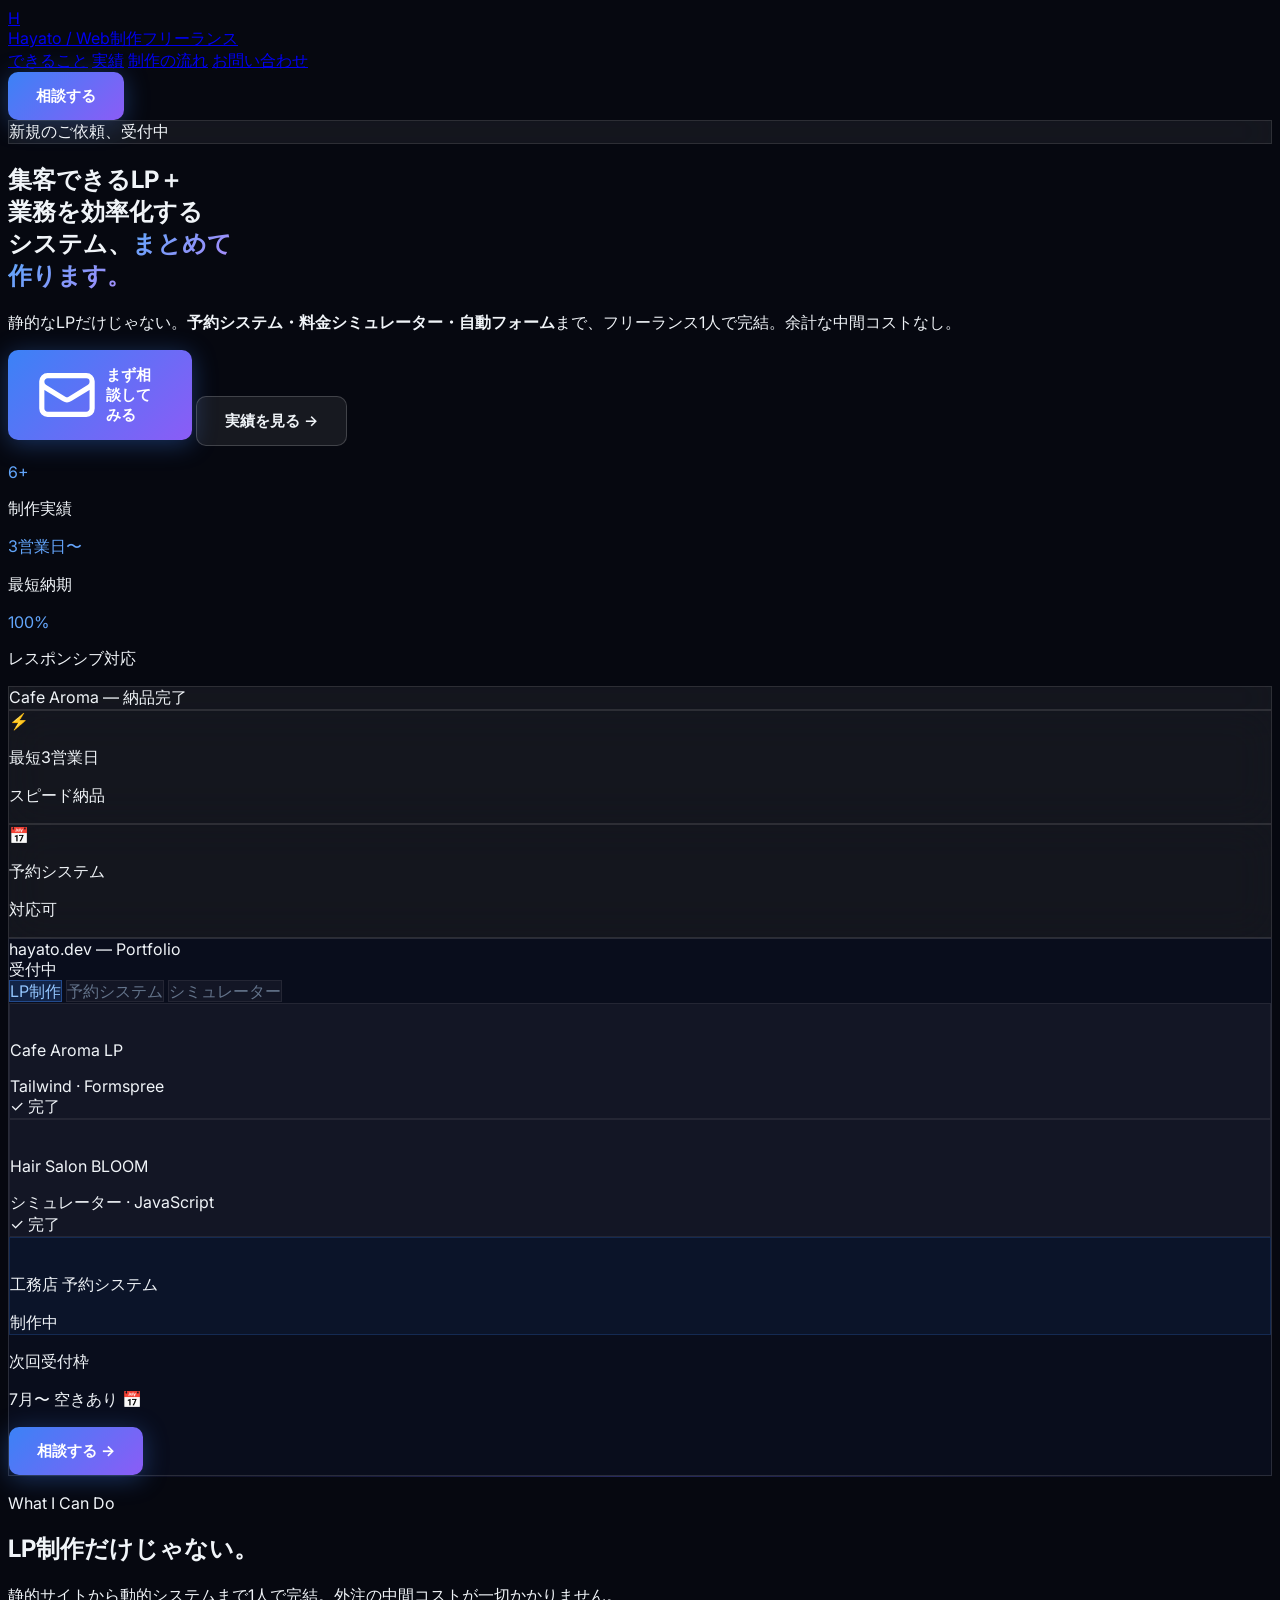
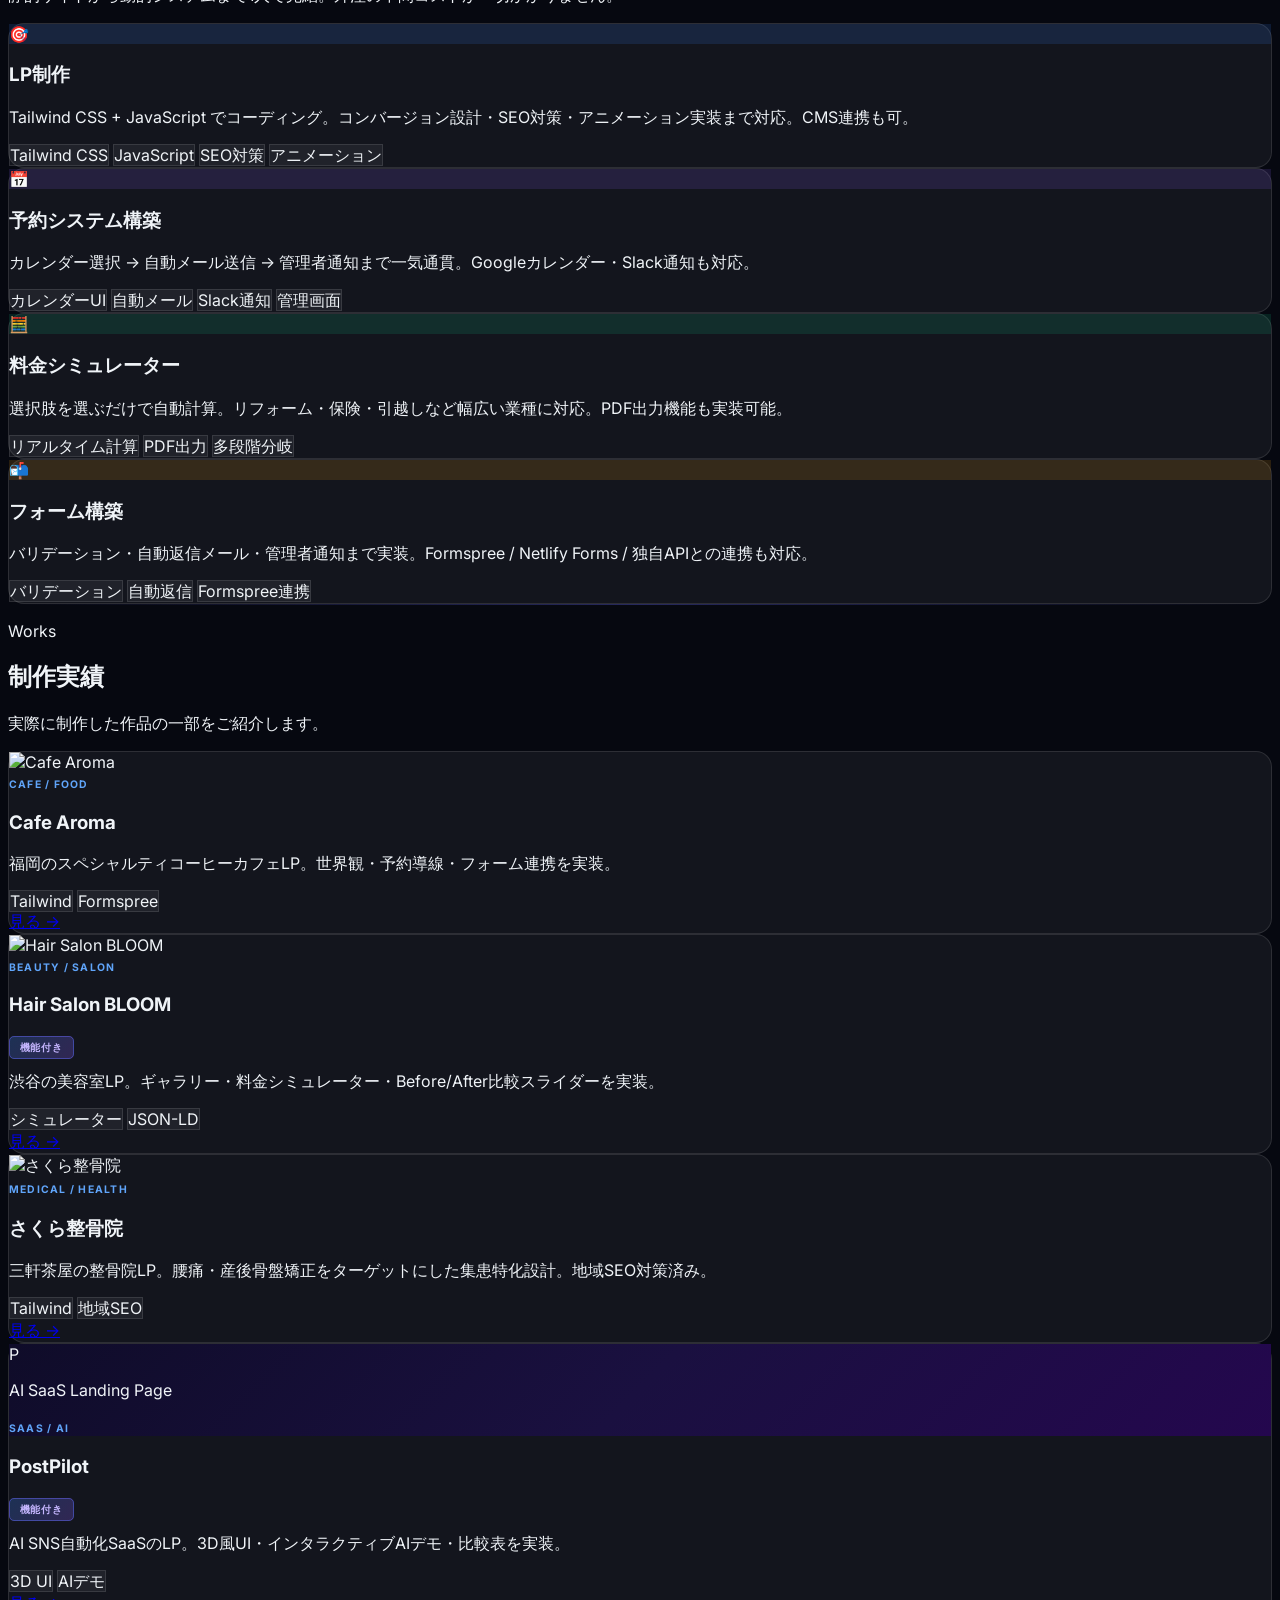
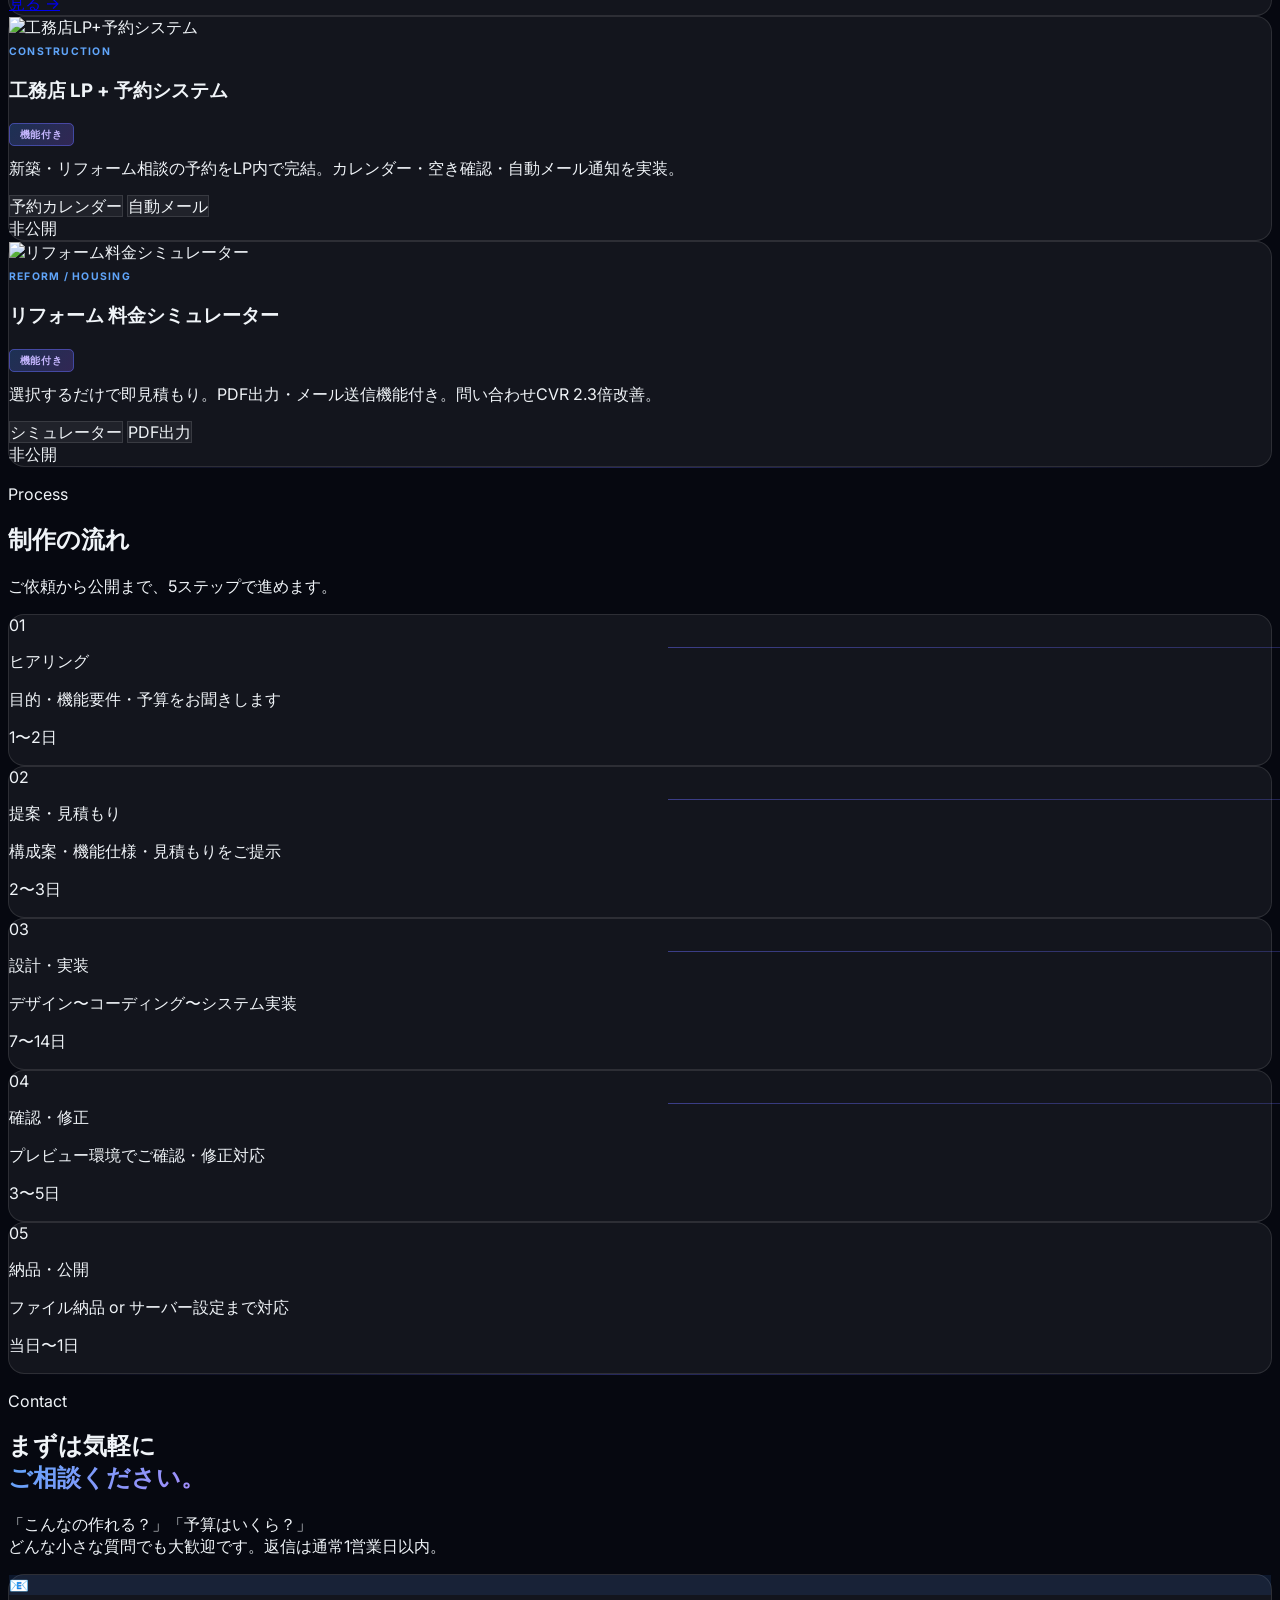
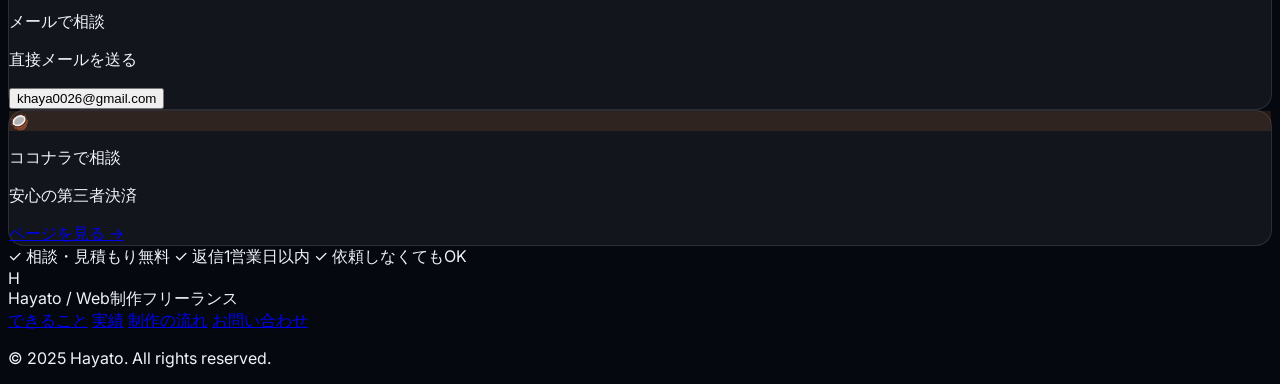
==== commit fdf72bc0: "refactor(about): remove pricing, improve visibility, add 3D hero - Remove pricing section entirely (" ====
--- a/about/index.html
+++ b/about/index.html
@@ -11,23 +11,64 @@
 
   <style>
     html { scroll-behavior: smooth; }
-    body { font-family: 'Inter', sans-serif; background: #080a0e; color: #e2e8f0; overflow-x: hidden; -webkit-font-smoothing: antialiased; }
+    body { font-family: 'Inter', sans-serif; background: #060810; color: #f0f4f8; overflow-x: hidden; -webkit-font-smoothing: antialiased; }
 
     /* ── Gradient text ── */
     .gt  { background: linear-gradient(135deg,#60a5fa,#a78bfa); -webkit-background-clip:text; -webkit-text-fill-color:transparent; background-clip:text; }
     .gt2 { background: linear-gradient(135deg,#34d399,#60a5fa); -webkit-background-clip:text; -webkit-text-fill-color:transparent; background-clip:text; }
 
     /* ── Glass ── */
-    .glass { background:rgba(255,255,255,.04); backdrop-filter:blur(20px); -webkit-backdrop-filter:blur(20px); border:1px solid rgba(255,255,255,.07); }
+    .glass {
+      background: rgba(255,255,255,.06);
+      backdrop-filter: blur(20px);
+      -webkit-backdrop-filter: blur(20px);
+      border: 1px solid rgba(255,255,255,.11);
+    }
 
     /* ── Sticky header ── */
     #hdr { transition: background .3s, border-color .3s; }
-    #hdr.on { background:rgba(8,10,14,.9); backdrop-filter:blur(20px); -webkit-backdrop-filter:blur(20px); border-bottom:1px solid rgba(255,255,255,.07); }
+    #hdr.on {
+      background: rgba(6,8,16,.92);
+      backdrop-filter: blur(24px);
+      -webkit-backdrop-filter: blur(24px);
+      border-bottom: 1px solid rgba(255,255,255,.09);
+    }
 
     /* ── Blobs ── */
-    @keyframes bm { 0%,100%{transform:translate(0,0) scale(1)} 33%{transform:translate(30px,-20px) scale(1.06)} 66%{transform:translate(-20px,25px) scale(.94)} }
+    @keyframes bm {
+      0%,100% { transform: translate(0,0) scale(1); }
+      33%      { transform: translate(35px,-25px) scale(1.06); }
+      66%      { transform: translate(-20px,30px) scale(.94); }
+    }
     .b1 { animation: bm 14s ease-in-out infinite; }
     .b2 { animation: bm 18s ease-in-out infinite reverse; animation-delay:-6s; }
+    .b3 { animation: bm 11s ease-in-out infinite; animation-delay:-3s; }
+
+    /* ── Hero 3D card ── */
+    @keyframes heroFloat {
+      0%,100% { transform: perspective(1100px) rotateX(5deg) rotateY(-8deg) translateY(0); }
+      50%      { transform: perspective(1100px) rotateX(5deg) rotateY(-8deg) translateY(-14px); }
+    }
+    #hero-card {
+      animation: heroFloat 5.5s ease-in-out infinite;
+      transform-origin: center center;
+      will-change: transform;
+    }
+
+    /* ── Floating chips ── */
+    @keyframes chipIn {
+      from { opacity:0; transform:translateX(16px) scale(.9); }
+      to   { opacity:1; transform:translateX(0) scale(1); }
+    }
+    .chip  { animation: chipIn .7s cubic-bezier(.34,1.56,.64,1) both; }
+    .chip1 { animation-delay:.5s; }
+    .chip2 { animation-delay:1s; }
+    .chip3 { animation-delay:1.5s; }
+
+    /* ── Float Y helper ── */
+    @keyframes floatY { 0%,100%{transform:translateY(0)} 50%{transform:translateY(-8px)} }
+    .fy1 { animation: floatY 4s ease-in-out infinite; }
+    .fy2 { animation: floatY 5s ease-in-out infinite; animation-delay:-2s; }
 
     /* ── Scroll reveal ── */
     .rv { opacity:0; transform:translateY(28px); transition:opacity .7s ease, transform .7s ease; }
@@ -35,210 +76,338 @@
     .d1{transition-delay:.08s} .d2{transition-delay:.16s} .d3{transition-delay:.24s}
     .d4{transition-delay:.32s} .d5{transition-delay:.40s}
 
-    /* ── Cards ── */
-    .card { background:rgba(255,255,255,.03); border:1px solid rgba(255,255,255,.07); border-radius:16px; transition:border-color .25s, transform .25s, box-shadow .25s; }
-    .card:hover { border-color:rgba(255,255,255,.18); transform:translateY(-4px); box-shadow:0 12px 40px rgba(0,0,0,.5); }
+    /* ── Cards (高視認性) ── */
+    .card {
+      background: rgba(255,255,255,.055);
+      border: 1px solid rgba(255,255,255,.11);
+      border-radius: 16px;
+      transition: border-color .25s, transform .3s, box-shadow .3s;
+    }
+    .card:hover {
+      border-color: rgba(255,255,255,.22);
+      transform: translateY(-5px);
+      box-shadow: 0 16px 48px rgba(0,0,0,.6);
+    }
 
     /* ── Buttons ── */
-    .btn-p { display:inline-flex; align-items:center; gap:.5rem; background:linear-gradient(135deg,#3b82f6,#8b5cf6); color:#fff; font-weight:700; border-radius:10px; padding:13px 26px; font-size:15px; transition:all .3s ease; text-decoration:none; box-shadow:0 4px 20px rgba(59,130,246,.3); border:none; cursor:pointer; }
-    .btn-p:hover { transform:translateY(-2px); box-shadow:0 8px 30px rgba(59,130,246,.5); }
-    .btn-o { display:inline-flex; align-items:center; gap:.5rem; background:transparent; border:1px solid rgba(255,255,255,.15); color:#e2e8f0; font-weight:600; border-radius:10px; padding:13px 26px; font-size:15px; transition:all .3s ease; text-decoration:none; cursor:pointer; }
-    .btn-o:hover { border-color:rgba(255,255,255,.35); transform:translateY(-2px); }
-
-    /* ── Section line ── */
-    .sec-line { height:1px; background:linear-gradient(90deg,transparent,rgba(99,102,241,.3),transparent); }
+    .btn-p {
+      display:inline-flex; align-items:center; gap:.5rem;
+      background:linear-gradient(135deg,#3b82f6,#8b5cf6);
+      color:#fff; font-weight:700; border-radius:10px; padding:14px 28px; font-size:15px;
+      transition:all .3s ease; text-decoration:none;
+      box-shadow:0 4px 24px rgba(59,130,246,.35); border:none; cursor:pointer;
+    }
+    .btn-p:hover { transform:translateY(-3px); box-shadow:0 10px 34px rgba(59,130,246,.55); }
+
+    .btn-o {
+      display:inline-flex; align-items:center; gap:.5rem;
+      background:rgba(255,255,255,.07); border:1px solid rgba(255,255,255,.18);
+      color:#f0f4f8; font-weight:600; border-radius:10px; padding:14px 28px; font-size:15px;
+      transition:all .3s ease; text-decoration:none; cursor:pointer;
+    }
+    .btn-o:hover { background:rgba(255,255,255,.13); border-color:rgba(255,255,255,.32); transform:translateY(-2px); }
+
+    /* ── Section divider ── */
+    .sec-line { height:1px; background:linear-gradient(90deg,transparent,rgba(99,102,241,.35),transparent); }
 
     /* ── Grid bg ── */
-    .gbg { background-image:linear-gradient(rgba(255,255,255,.02) 1px, transparent 1px),linear-gradient(90deg, rgba(255,255,255,.02) 1px, transparent 1px); background-size:56px 56px; }
-
-    /* ── Badge ── */
-    .badge-feat { background:linear-gradient(135deg,rgba(59,130,246,.2),rgba(139,92,246,.2)); border:1px solid rgba(99,102,241,.4); color:#a78bfa; font-size:.65rem; font-weight:700; letter-spacing:.08em; text-transform:uppercase; padding:.2rem .55rem; border-radius:4px; }
-    .badge-cat  { font-size:.65rem; font-weight:600; letter-spacing:.1em; text-transform:uppercase; color:#60a5fa; }
-
-    /* ── Process step connector ── */
-    .step-line { position:absolute; top:2rem; left:calc(50% + 1.75rem); right:calc(-50% + 1.75rem); height:1px; background:linear-gradient(90deg,rgba(99,102,241,.4),rgba(99,102,241,.1)); }
-    @media (max-width:768px) { .step-line { display:none; } }
-
-    /* ── Pricing popular ── */
-    .pop { background:linear-gradient(135deg,rgba(59,130,246,.12),rgba(139,92,246,.12)); border:1px solid rgba(99,102,241,.4); }
-    .pop-badge { background:linear-gradient(135deg,#3b82f6,#8b5cf6); }
-
-    /* ── Capability pills ── */
-    .cap-pill { display:inline-flex; align-items:center; gap:.5rem; padding:.55rem 1rem; border-radius:9999px; font-size:.8125rem; font-weight:500; white-space:nowrap; }
+    .gbg {
+      background-image:
+        linear-gradient(rgba(255,255,255,.025) 1px, transparent 1px),
+        linear-gradient(90deg, rgba(255,255,255,.025) 1px, transparent 1px);
+      background-size: 56px 56px;
+    }
+
+    /* ── Badges ── */
+    .badge-feat {
+      background:linear-gradient(135deg,rgba(59,130,246,.25),rgba(139,92,246,.25));
+      border:1px solid rgba(99,102,241,.5);
+      color:#c4b5fd; font-size:.65rem; font-weight:700; letter-spacing:.08em;
+      text-transform:uppercase; padding:.25rem .6rem; border-radius:5px;
+    }
+    .badge-cat { font-size:.65rem; font-weight:700; letter-spacing:.12em; text-transform:uppercase; color:#60a5fa; }
+
+    /* ── Capability pill ── */
+    .cap-pill {
+      display:inline-flex; align-items:center; gap:.5rem;
+      padding:.55rem 1.1rem; border-radius:9999px; font-size:.8125rem; font-weight:500;
+    }
+
+    /* ── Process step line ── */
+    .step-line {
+      position:absolute; top:2rem;
+      left:calc(50% + 1.75rem); right:calc(-50% + 1.75rem);
+      height:1px; background:linear-gradient(90deg,rgba(99,102,241,.5),rgba(99,102,241,.1));
+    }
+    @media(max-width:768px){ .step-line{display:none} }
 
     /* ── Scrollbar ── */
     ::-webkit-scrollbar{width:5px}
-    ::-webkit-scrollbar-track{background:#080a0e}
-    ::-webkit-scrollbar-thumb{background:rgba(99,102,241,.4);border-radius:99px}
-
-    /* ── Copy button ── */
-    #copy-btn { transition:all .2s; }
-    #copy-btn.copied { color:#34d399; }
-
-    /* ── Number counter ── */
-    .num { font-variant-numeric: tabular-nums; }
+    ::-webkit-scrollbar-track{background:#060810}
+    ::-webkit-scrollbar-thumb{background:rgba(99,102,241,.45);border-radius:99px}
+
+    /* ── Hero card inner progress ── */
+    @keyframes prog { from{width:0} to{width:72%} }
+    .prog { animation: prog 2.5s ease-out forwards; animation-delay:.8s; width:0; }
+
+    /* ── Tab highlight ── */
+    .tab-active { background:rgba(59,130,246,.2); border:1px solid rgba(59,130,246,.4); color:#93c5fd; }
+    .tab-base   { background:rgba(255,255,255,.04); border:1px solid rgba(255,255,255,.07); color:#64748b; }
   </style>
 </head>
-<body class="bg-[#080a0e]">
-
-<!-- ════════════════════════
+<body>
+
+<!-- ═══════════════════════════
      HEADER
-════════════════════════ -->
+═══════════════════════════ -->
 <header id="hdr" class="fixed top-0 left-0 right-0 z-50 px-5 py-4">
-  <div class="max-w-5xl mx-auto flex items-center justify-between">
-    <a href="#" class="flex items-center gap-2.5 text-white no-underline">
-      <div class="w-7 h-7 rounded-lg bg-gradient-to-br from-blue-500 to-violet-600 flex items-center justify-center font-black text-xs">H</div>
-      <span class="font-bold tracking-tight">Hayato</span>
-      <span class="hidden sm:block text-[11px] text-slate-500 font-normal">/ Web制作フリーランス</span>
+  <div class="max-w-6xl mx-auto flex items-center justify-between">
+    <a href="#" class="flex items-center gap-2.5 no-underline">
+      <div class="w-7 h-7 rounded-lg bg-gradient-to-br from-blue-500 to-violet-600 flex items-center justify-center font-black text-xs text-white">H</div>
+      <span class="font-bold tracking-tight text-white">Hayato</span>
+      <span class="hidden sm:block text-[11px] text-slate-500">/ Web制作フリーランス</span>
     </a>
-    <nav class="hidden md:flex items-center gap-7 text-sm text-slate-400">
+    <nav class="hidden md:flex items-center gap-8 text-sm text-slate-400">
       <a href="#services" class="hover:text-white transition-colors">できること</a>
       <a href="#works"    class="hover:text-white transition-colors">実績</a>
-      <a href="#pricing"  class="hover:text-white transition-colors">料金</a>
+      <a href="#process"  class="hover:text-white transition-colors">制作の流れ</a>
       <a href="#contact"  class="hover:text-white transition-colors">お問い合わせ</a>
     </nav>
-    <a href="#contact" class="btn-p py-2 px-4 text-sm rounded-lg gap-1.5">
-      <svg class="w-3.5 h-3.5" fill="none" stroke="currentColor" stroke-width="2" viewBox="0 0 24 24"><path stroke-linecap="round" stroke-linejoin="round" d="M21.75 6.75v10.5a2.25 2.25 0 01-2.25 2.25h-15a2.25 2.25 0 01-2.25-2.25V6.75m19.5 0A2.25 2.25 0 0019.5 4.5h-15a2.25 2.25 0 00-2.25 2.25m19.5 0v.243a2.25 2.25 0 01-1.07 1.916l-7.5 4.615a2.25 2.25 0 01-2.36 0L3.32 8.91a2.25 2.25 0 01-1.07-1.916V6.75"/></svg>
-      相談する
-    </a>
+    <a href="#contact" class="btn-p py-2.5 px-5 text-sm rounded-lg">相談する</a>
   </div>
 </header>
 
 
-<!-- ════════════════════════
-     1. HERO
-════════════════════════ -->
-<section class="relative min-h-screen flex flex-col justify-center items-center text-center px-5 pt-24 pb-20 overflow-hidden">
+<!-- ═══════════════════════════
+     1. HERO（3D）
+═══════════════════════════ -->
+<section class="relative min-h-screen flex items-center px-5 pt-24 pb-16 overflow-hidden">
   <div class="gbg absolute inset-0 opacity-70 pointer-events-none"></div>
-  <div class="b1 absolute top-1/3 left-1/5 w-[500px] h-[500px] rounded-full bg-blue-600/10 blur-[120px] pointer-events-none"></div>
-  <div class="b2 absolute bottom-1/4 right-1/5 w-[400px] h-[400px] rounded-full bg-violet-600/10 blur-[100px] pointer-events-none"></div>
-
-  <div class="rv relative z-10 inline-flex items-center gap-2 glass rounded-full px-4 py-1.5 text-xs text-blue-300 font-medium mb-8">
-    <span class="w-1.5 h-1.5 rounded-full bg-green-400 animate-pulse"></span>
-    新規のご依頼、受付中
-  </div>
-
-  <h1 class="rv d1 relative z-10 text-4xl sm:text-6xl md:text-7xl font-black leading-[1.06] mb-7 max-w-4xl">
-    集客できるLP＋<br>
-    業務を効率化するシステム、<br>
-    <span class="gt">まとめて作ります。</span>
-  </h1>
-
-  <p class="rv d2 relative z-10 text-slate-400 text-base sm:text-lg max-w-xl mb-10 leading-relaxed">
-    静的なLPだけじゃない。<strong class="text-white">予約システム・料金シミュレーター・自動フォーム</strong>まで、
-    フリーランス1人で完結。余計なコストなし、スピード納品。
-  </p>
-
-  <div class="rv d3 relative z-10 flex flex-col sm:flex-row gap-3 mb-12">
-    <a href="#contact" class="btn-p">
-      <svg class="w-4 h-4" fill="none" stroke="currentColor" stroke-width="2" viewBox="0 0 24 24"><path stroke-linecap="round" stroke-linejoin="round" d="M8.625 9.75a.375.375 0 11-.75 0 .375.375 0 01.75 0zm0 0H8.25m4.125 0a.375.375 0 11-.75 0 .375.375 0 01.75 0zm0 0H12m4.125 0a.375.375 0 11-.75 0 .375.375 0 01.75 0zm0 0h-.375m-13.5 3.01c0 1.6 1.123 2.994 2.707 3.227 1.087.16 2.185.283 3.293.369V21l4.184-4.183a1.14 1.14 0 01.778-.332 48.294 48.294 0 005.83-.498c1.585-.233 2.708-1.626 2.708-3.228V6.741c0-1.602-1.123-2.995-2.707-3.228A48.394 48.394 0 0012 3c-2.392 0-4.744.175-7.043.513C3.373 3.746 2.25 5.14 2.25 6.741v6.018z"/></svg>
-      まず相談してみる
-    </a>
-    <a href="#works" class="btn-o">
-      実績を見る →
-    </a>
-  </div>
-
-  <!-- Capability pills -->
-  <div class="rv d4 relative z-10 flex flex-wrap justify-center gap-2.5 max-w-2xl mb-14">
-    <span class="cap-pill glass"><span class="text-base">🎯</span> LP制作</span>
-    <span class="cap-pill glass"><span class="text-base">📅</span> 予約システム</span>
-    <span class="cap-pill glass"><span class="text-base">🧮</span> 料金シミュレーター</span>
-    <span class="cap-pill glass"><span class="text-base">📬</span> フォーム構築</span>
-    <span class="cap-pill glass"><span class="text-base">📱</span> レスポンシブ対応</span>
-    <span class="cap-pill glass"><span class="text-base">⚡</span> 最短3営業日</span>
-  </div>
-
-  <!-- Stats -->
-  <div class="rv d5 relative z-10 flex flex-wrap justify-center gap-8 sm:gap-14">
-    <div class="text-center">
-      <p class="text-3xl font-black num gt">6<span class="text-slate-500 text-lg">+</span></p>
-      <p class="text-xs text-slate-500 mt-1">制作実績</p>
-    </div>
-    <div class="text-center">
-      <p class="text-3xl font-black num gt">3<span class="text-slate-500 text-lg">営業日〜</span></p>
-      <p class="text-xs text-slate-500 mt-1">最短納期</p>
-    </div>
-    <div class="text-center">
-      <p class="text-3xl font-black num gt">¥80,000<span class="text-slate-500 text-lg">〜</span></p>
-      <p class="text-xs text-slate-500 mt-1">LP基本制作</p>
-    </div>
-    <div class="text-center">
-      <p class="text-3xl font-black num gt">100<span class="text-slate-500 text-lg">%</span></p>
-      <p class="text-xs text-slate-500 mt-1">レスポンシブ対応</p>
-    </div>
-  </div>
+
+  <!-- Blobs -->
+  <div class="b1 absolute top-1/4 left-1/6 w-[480px] h-[480px] rounded-full bg-blue-600/[.13] blur-[120px] pointer-events-none"></div>
+  <div class="b2 absolute bottom-1/4 right-1/6 w-[420px] h-[420px] rounded-full bg-violet-600/[.12] blur-[110px] pointer-events-none"></div>
+  <div class="b3 absolute top-2/3 left-1/2 w-[300px] h-[300px] rounded-full bg-indigo-500/[.09] blur-[90px] pointer-events-none"></div>
+
+  <div class="relative z-10 max-w-6xl mx-auto w-full grid lg:grid-cols-2 gap-14 items-center">
+
+    <!-- ── LEFT: コピー ── -->
+    <div>
+      <div class="rv inline-flex items-center gap-2 glass rounded-full px-4 py-2 text-xs text-blue-300 font-semibold mb-8">
+        <span class="w-2 h-2 rounded-full bg-green-400 animate-pulse"></span>
+        新規のご依頼、受付中
+      </div>
+
+      <h1 class="rv d1 text-4xl sm:text-5xl lg:text-6xl font-black leading-[1.07] mb-7">
+        集客できるLP＋<br>
+        業務を効率化する<br>
+        システム、<span class="gt">まとめて</span><br>
+        <span class="gt">作ります。</span>
+      </h1>
+
+      <p class="rv d2 text-slate-300 text-base sm:text-lg max-w-lg mb-10 leading-[1.85]">
+        静的なLPだけじゃない。<strong class="text-white">予約システム・料金シミュレーター・自動フォーム</strong>まで、フリーランス1人で完結。余計な中間コストなし。
+      </p>
+
+      <div class="rv d3 flex flex-col sm:flex-row gap-3 mb-10">
+        <a href="#contact" class="btn-p">
+          <svg class="w-4 h-4" fill="none" stroke="currentColor" stroke-width="2" viewBox="0 0 24 24"><path stroke-linecap="round" stroke-linejoin="round" d="M21.75 6.75v10.5a2.25 2.25 0 01-2.25 2.25h-15a2.25 2.25 0 01-2.25-2.25V6.75m19.5 0A2.25 2.25 0 0019.5 4.5h-15a2.25 2.25 0 00-2.25 2.25m19.5 0v.243a2.25 2.25 0 01-1.07 1.916l-7.5 4.615a2.25 2.25 0 01-2.36 0L3.32 8.91a2.25 2.25 0 01-1.07-1.916V6.75"/></svg>
+          まず相談してみる
+        </a>
+        <a href="#works" class="btn-o">実績を見る →</a>
+      </div>
+
+      <!-- Stats -->
+      <div class="rv d4 flex flex-wrap gap-8">
+        <div>
+          <p class="text-3xl font-black gt">6<span class="text-slate-500 text-base ml-0.5">+</span></p>
+          <p class="text-xs text-slate-500 mt-1">制作実績</p>
+        </div>
+        <div>
+          <p class="text-3xl font-black gt">3<span class="text-slate-500 text-base ml-0.5">営業日〜</span></p>
+          <p class="text-xs text-slate-500 mt-1">最短納期</p>
+        </div>
+        <div>
+          <p class="text-3xl font-black gt">100<span class="text-slate-500 text-base ml-0.5">%</span></p>
+          <p class="text-xs text-slate-500 mt-1">レスポンシブ対応</p>
+        </div>
+      </div>
+    </div>
+
+    <!-- ── RIGHT: 3D カード ── -->
+    <div class="rv d2 relative hidden lg:flex items-center justify-center">
+
+      <!-- Floating chips -->
+      <div class="chip chip1 fy1 absolute -top-5 -left-4 z-20 glass rounded-2xl px-4 py-2.5 flex items-center gap-2 shadow-[0_8px_32px_rgba(0,0,0,.5)]">
+        <span class="w-2 h-2 rounded-full bg-green-400"></span>
+        <span class="text-sm font-semibold text-green-300">Cafe Aroma — 納品完了</span>
+      </div>
+      <div class="chip chip2 fy2 absolute -bottom-5 -right-6 z-20 glass rounded-2xl px-4 py-2.5 flex items-center gap-2 shadow-[0_8px_32px_rgba(0,0,0,.5)]">
+        <span class="text-lg">⚡</span>
+        <div>
+          <p class="text-xs font-bold text-white">最短3営業日</p>
+          <p class="text-[10px] text-slate-500">スピード納品</p>
+        </div>
+      </div>
+      <div class="chip chip3 fy1 absolute top-1/3 -right-14 z-20 glass rounded-2xl px-3 py-2.5 flex flex-col items-center gap-1 shadow-[0_8px_32px_rgba(0,0,0,.5)]" style="animation-delay:-1s;">
+        <span class="text-base">📅</span>
+        <p class="text-[10px] font-bold text-white">予約システム</p>
+        <p class="text-[10px] text-blue-400">対応可</p>
+      </div>
+
+      <!-- Main 3D card -->
+      <div id="hero-card" class="w-full max-w-md rounded-2xl overflow-hidden shadow-[0_4px_8px_rgba(0,0,0,.7),0_16px_48px_rgba(0,0,0,.5),0_48px_96px_rgba(0,0,0,.35),0_0_60px_rgba(59,130,246,.08)] cursor-pointer"
+           style="background:rgba(10,14,30,.95);border:1px solid rgba(255,255,255,.13);">
+
+        <!-- Window chrome -->
+        <div class="flex items-center justify-between px-5 py-3.5 border-b border-white/[.07]">
+          <div class="flex items-center gap-2">
+            <div class="flex gap-1.5">
+              <div class="w-3 h-3 rounded-full bg-red-500/70"></div>
+              <div class="w-3 h-3 rounded-full bg-yellow-500/70"></div>
+              <div class="w-3 h-3 rounded-full bg-green-500/70"></div>
+            </div>
+            <span class="text-xs text-slate-500 ml-1.5">hayato.dev — Portfolio</span>
+          </div>
+          <span class="flex items-center gap-1.5 text-xs text-green-400 font-medium">
+            <span class="w-1.5 h-1.5 rounded-full bg-green-400 animate-pulse"></span>受付中
+          </span>
+        </div>
+
+        <!-- Tabs -->
+        <div class="flex gap-2 px-5 pt-4 pb-3">
+          <span class="tab-active text-xs font-semibold px-3 py-1 rounded-full">LP制作</span>
+          <span class="tab-base text-xs font-medium px-3 py-1 rounded-full">予約システム</span>
+          <span class="tab-base text-xs font-medium px-3 py-1 rounded-full">シミュレーター</span>
+        </div>
+
+        <!-- Work list -->
+        <div class="px-5 pb-2 space-y-3">
+          <!-- Item 1 -->
+          <div class="flex items-center gap-3 rounded-xl p-3" style="background:rgba(255,255,255,.04);border:1px solid rgba(255,255,255,.07);">
+            <div class="w-12 h-12 rounded-lg overflow-hidden shrink-0">
+              <img src="https://images.unsplash.com/photo-1495474472287-4d71bcdd2085?w=120&h=120&fit=crop&q=80" class="w-full h-full object-cover" alt="">
+            </div>
+            <div class="flex-1 min-w-0">
+              <p class="text-sm font-semibold text-white mb-0.5 truncate">Cafe Aroma LP</p>
+              <div class="flex gap-1.5 flex-wrap">
+                <span class="text-[10px] text-slate-500">Tailwind</span>
+                <span class="text-[10px] text-slate-600">·</span>
+                <span class="text-[10px] text-slate-500">Formspree</span>
+              </div>
+            </div>
+            <span class="text-xs text-green-400 font-semibold shrink-0">✓ 完了</span>
+          </div>
+
+          <!-- Item 2 -->
+          <div class="flex items-center gap-3 rounded-xl p-3" style="background:rgba(255,255,255,.04);border:1px solid rgba(255,255,255,.07);">
+            <div class="w-12 h-12 rounded-lg overflow-hidden shrink-0">
+              <img src="https://images.unsplash.com/photo-1562322140-8baeececf3df?w=120&h=120&fit=crop&q=80" class="w-full h-full object-cover" alt="">
+            </div>
+            <div class="flex-1 min-w-0">
+              <p class="text-sm font-semibold text-white mb-0.5 truncate">Hair Salon BLOOM</p>
+              <div class="flex gap-1.5 flex-wrap">
+                <span class="text-[10px] text-slate-500">シミュレーター</span>
+                <span class="text-[10px] text-slate-600">·</span>
+                <span class="text-[10px] text-slate-500">JavaScript</span>
+              </div>
+            </div>
+            <span class="text-xs text-green-400 font-semibold shrink-0">✓ 完了</span>
+          </div>
+
+          <!-- Item 3: In progress -->
+          <div class="flex items-center gap-3 rounded-xl p-3" style="background:rgba(59,130,246,.06);border:1px solid rgba(59,130,246,.2);">
+            <div class="w-12 h-12 rounded-lg overflow-hidden shrink-0">
+              <img src="https://images.unsplash.com/photo-1503387762-592deb58ef4e?w=120&h=120&fit=crop&q=80" class="w-full h-full object-cover" alt="">
+            </div>
+            <div class="flex-1 min-w-0">
+              <p class="text-sm font-semibold text-white mb-1.5 truncate">工務店 予約システム</p>
+              <div class="w-full bg-white/5 rounded-full h-1">
+                <div class="prog bg-gradient-to-r from-blue-500 to-violet-500 h-full rounded-full"></div>
+              </div>
+            </div>
+            <span class="text-xs text-blue-400 font-semibold shrink-0">制作中</span>
+          </div>
+        </div>
+
+        <!-- Footer -->
+        <div class="px-5 py-4 mt-1 border-t border-white/[.06] flex items-center justify-between">
+          <div>
+            <p class="text-xs text-slate-500">次回受付枠</p>
+            <p class="text-sm font-bold text-white">7月〜 空きあり 📅</p>
+          </div>
+          <a href="#contact" class="btn-p text-xs py-2 px-4 rounded-lg">相談する →</a>
+        </div>
+      </div>
+    </div><!-- /right -->
+  </div><!-- /grid -->
 </section>
 
-<div class="sec-line max-w-4xl mx-auto"></div>
-
-
-<!-- ════════════════════════
+<div class="sec-line max-w-5xl mx-auto"></div>
+
+
+<!-- ═══════════════════════════
      2. WHAT I CAN DO
-════════════════════════ -->
+═══════════════════════════ -->
 <section id="services" class="relative py-28 px-5">
   <div class="max-w-5xl mx-auto">
     <div class="text-center mb-16">
       <p class="rv text-blue-400 text-xs font-bold uppercase tracking-widest mb-3">What I Can Do</p>
-      <h2 class="rv d1 text-3xl sm:text-4xl font-black mb-5">LP制作だけじゃない。</h2>
-      <p class="rv d2 text-slate-400 max-w-md mx-auto text-sm leading-relaxed">静的なサイトから動的システムまで、1人で対応。外注の中間コストが一切かかりません。</p>
+      <h2 class="rv d1 text-3xl sm:text-5xl font-black mb-5">LP制作だけじゃない。</h2>
+      <p class="rv d2 text-slate-300 max-w-md mx-auto leading-relaxed">静的サイトから動的システムまで1人で完結。外注の中間コストが一切かかりません。</p>
     </div>
 
     <div class="grid sm:grid-cols-2 gap-5">
-      <!-- 01 -->
       <div class="rv card p-7 flex gap-5 items-start">
-        <div class="w-12 h-12 rounded-xl flex items-center justify-center text-2xl shrink-0" style="background:rgba(59,130,246,.12)">🎯</div>
+        <div class="w-13 h-13 w-12 h-12 rounded-xl shrink-0 flex items-center justify-center text-2xl" style="background:rgba(59,130,246,.15);">🎯</div>
         <div>
-          <h3 class="font-bold text-lg mb-2">LP制作</h3>
-          <p class="text-slate-400 text-sm leading-relaxed mb-4">Tailwind CSS + JavaScript でコーディング。コンバージョン設計・SEO対策・アニメーション実装まで対応。CMS連携も可。</p>
-          <div class="flex flex-wrap gap-1.5">
-            <span class="text-xs glass px-2 py-1 rounded-md text-slate-400">Tailwind CSS</span>
-            <span class="text-xs glass px-2 py-1 rounded-md text-slate-400">JavaScript</span>
-            <span class="text-xs glass px-2 py-1 rounded-md text-slate-400">SEO対策</span>
-            <span class="text-xs glass px-2 py-1 rounded-md text-slate-400">アニメーション</span>
-          </div>
-        </div>
-      </div>
-
-      <!-- 02 -->
+          <h3 class="font-bold text-xl mb-2.5 text-white">LP制作</h3>
+          <p class="text-slate-300 text-sm leading-relaxed mb-4">Tailwind CSS + JavaScript でコーディング。コンバージョン設計・SEO対策・アニメーション実装まで対応。CMS連携も可。</p>
+          <div class="flex flex-wrap gap-2">
+            <span class="text-xs glass px-2.5 py-1 rounded-md text-slate-300">Tailwind CSS</span>
+            <span class="text-xs glass px-2.5 py-1 rounded-md text-slate-300">JavaScript</span>
+            <span class="text-xs glass px-2.5 py-1 rounded-md text-slate-300">SEO対策</span>
+            <span class="text-xs glass px-2.5 py-1 rounded-md text-slate-300">アニメーション</span>
+          </div>
+        </div>
+      </div>
+
       <div class="rv d1 card p-7 flex gap-5 items-start">
-        <div class="w-12 h-12 rounded-xl flex items-center justify-center text-2xl shrink-0" style="background:rgba(139,92,246,.12)">📅</div>
+        <div class="w-12 h-12 rounded-xl shrink-0 flex items-center justify-center text-2xl" style="background:rgba(139,92,246,.15);">📅</div>
         <div>
-          <h3 class="font-bold text-lg mb-2">予約システム構築</h3>
-          <p class="text-slate-400 text-sm leading-relaxed mb-4">カレンダー選択 → 自動メール送信 → 管理者通知まで一気通貫。Googleカレンダー連携・Slack通知も対応。</p>
-          <div class="flex flex-wrap gap-1.5">
-            <span class="text-xs glass px-2 py-1 rounded-md text-slate-400">カレンダーUI</span>
-            <span class="text-xs glass px-2 py-1 rounded-md text-slate-400">自動メール</span>
-            <span class="text-xs glass px-2 py-1 rounded-md text-slate-400">Slack通知</span>
-            <span class="text-xs glass px-2 py-1 rounded-md text-slate-400">管理画面</span>
-          </div>
-        </div>
-      </div>
-
-      <!-- 03 -->
+          <h3 class="font-bold text-xl mb-2.5 text-white">予約システム構築</h3>
+          <p class="text-slate-300 text-sm leading-relaxed mb-4">カレンダー選択 → 自動メール送信 → 管理者通知まで一気通貫。Googleカレンダー・Slack通知も対応。</p>
+          <div class="flex flex-wrap gap-2">
+            <span class="text-xs glass px-2.5 py-1 rounded-md text-slate-300">カレンダーUI</span>
+            <span class="text-xs glass px-2.5 py-1 rounded-md text-slate-300">自動メール</span>
+            <span class="text-xs glass px-2.5 py-1 rounded-md text-slate-300">Slack通知</span>
+            <span class="text-xs glass px-2.5 py-1 rounded-md text-slate-300">管理画面</span>
+          </div>
+        </div>
+      </div>
+
       <div class="rv d2 card p-7 flex gap-5 items-start">
-        <div class="w-12 h-12 rounded-xl flex items-center justify-center text-2xl shrink-0" style="background:rgba(16,185,129,.12)">🧮</div>
+        <div class="w-12 h-12 rounded-xl shrink-0 flex items-center justify-center text-2xl" style="background:rgba(16,185,129,.15);">🧮</div>
         <div>
-          <h3 class="font-bold text-lg mb-2">料金シミュレーター</h3>
-          <p class="text-slate-400 text-sm leading-relaxed mb-4">選択肢を選ぶだけで自動計算。リフォーム・保険・引越しなど幅広い業種に対応。PDF出力機能も実装可能。</p>
-          <div class="flex flex-wrap gap-1.5">
-            <span class="text-xs glass px-2 py-1 rounded-md text-slate-400">リアルタイム計算</span>
-            <span class="text-xs glass px-2 py-1 rounded-md text-slate-400">PDF出力</span>
-            <span class="text-xs glass px-2 py-1 rounded-md text-slate-400">多段階分岐</span>
-          </div>
-        </div>
-      </div>
-
-      <!-- 04 -->
+          <h3 class="font-bold text-xl mb-2.5 text-white">料金シミュレーター</h3>
+          <p class="text-slate-300 text-sm leading-relaxed mb-4">選択肢を選ぶだけで自動計算。リフォーム・保険・引越しなど幅広い業種に対応。PDF出力機能も実装可能。</p>
+          <div class="flex flex-wrap gap-2">
+            <span class="text-xs glass px-2.5 py-1 rounded-md text-slate-300">リアルタイム計算</span>
+            <span class="text-xs glass px-2.5 py-1 rounded-md text-slate-300">PDF出力</span>
+            <span class="text-xs glass px-2.5 py-1 rounded-md text-slate-300">多段階分岐</span>
+          </div>
+        </div>
+      </div>
+
       <div class="rv d3 card p-7 flex gap-5 items-start">
-        <div class="w-12 h-12 rounded-xl flex items-center justify-center text-2xl shrink-0" style="background:rgba(245,158,11,.12)">📬</div>
+        <div class="w-12 h-12 rounded-xl shrink-0 flex items-center justify-center text-2xl" style="background:rgba(245,158,11,.15);">📬</div>
         <div>
-          <h3 class="font-bold text-lg mb-2">フォーム構築</h3>
-          <p class="text-slate-400 text-sm leading-relaxed mb-4">バリデーション・自動返信メール・管理者通知まで実装。Formspree / Netlify Forms / 独自APIとの連携も対応。</p>
-          <div class="flex flex-wrap gap-1.5">
-            <span class="text-xs glass px-2 py-1 rounded-md text-slate-400">バリデーション</span>
-            <span class="text-xs glass px-2 py-1 rounded-md text-slate-400">自動返信</span>
-            <span class="text-xs glass px-2 py-1 rounded-md text-slate-400">Formspree連携</span>
+          <h3 class="font-bold text-xl mb-2.5 text-white">フォーム構築</h3>
+          <p class="text-slate-300 text-sm leading-relaxed mb-4">バリデーション・自動返信メール・管理者通知まで実装。Formspree / Netlify Forms / 独自APIとの連携も対応。</p>
+          <div class="flex flex-wrap gap-2">
+            <span class="text-xs glass px-2.5 py-1 rounded-md text-slate-300">バリデーション</span>
+            <span class="text-xs glass px-2.5 py-1 rounded-md text-slate-300">自動返信</span>
+            <span class="text-xs glass px-2.5 py-1 rounded-md text-slate-300">Formspree連携</span>
           </div>
         </div>
       </div>
@@ -246,164 +415,160 @@
   </div>
 </section>
 
-<div class="sec-line max-w-4xl mx-auto"></div>
-
-
-<!-- ════════════════════════
+<div class="sec-line max-w-5xl mx-auto"></div>
+
+
+<!-- ═══════════════════════════
      3. WORKS
-════════════════════════ -->
+═══════════════════════════ -->
 <section id="works" class="relative py-28 px-5 overflow-hidden">
-  <div class="b1 absolute top-1/2 right-0 w-72 h-72 rounded-full bg-violet-700/8 blur-[90px] pointer-events-none"></div>
+  <div class="b2 absolute top-1/2 right-0 w-80 h-80 rounded-full bg-violet-700/[.09] blur-[100px] pointer-events-none"></div>
   <div class="max-w-5xl mx-auto">
     <div class="text-center mb-16">
       <p class="rv text-blue-400 text-xs font-bold uppercase tracking-widest mb-3">Works</p>
-      <h2 class="rv d1 text-3xl sm:text-4xl font-black mb-5">制作実績</h2>
-      <p class="rv d2 text-slate-400 text-sm">実際に制作した作品の一部をご紹介します。</p>
+      <h2 class="rv d1 text-3xl sm:text-5xl font-black mb-5">制作実績</h2>
+      <p class="rv d2 text-slate-300">実際に制作した作品の一部をご紹介します。</p>
     </div>
 
     <div class="grid sm:grid-cols-2 lg:grid-cols-3 gap-5">
 
-      <!-- Work 01: Cafe Aroma -->
+      <!-- 01: Cafe Aroma -->
       <div class="rv card flex flex-col overflow-hidden group">
-        <div class="relative h-44 overflow-hidden">
-          <img src="https://images.unsplash.com/photo-1495474472287-4d71bcdd2085?w=600&h=350&fit=crop&q=80"
-               alt="Cafe Aroma" class="w-full h-full object-cover transition-transform duration-500 group-hover:scale-105">
-          <div class="absolute inset-0 bg-gradient-to-t from-[#080a0e]/80 to-transparent"></div>
-          <div class="absolute top-3 left-3"><span class="badge-cat">Cafe / Food</span></div>
+        <div class="relative h-48 overflow-hidden">
+          <img src="https://images.unsplash.com/photo-1495474472287-4d71bcdd2085?w=600&h=380&fit=crop&q=80"
+               alt="Cafe Aroma" class="w-full h-full object-cover transition-transform duration-500 group-hover:scale-106">
+          <div class="absolute inset-0 bg-gradient-to-t from-[#060810]/90 via-[#060810]/20 to-transparent"></div>
+          <span class="absolute top-3 left-3 badge-cat">Cafe / Food</span>
         </div>
         <div class="flex flex-col flex-1 p-5 gap-3">
-          <h3 class="font-bold text-base">Cafe Aroma</h3>
-          <p class="text-slate-500 text-xs leading-relaxed flex-1">福岡のスペシャルティコーヒーカフェLP。世界観・予約導線・フォーム連携を実装。</p>
-          <div class="flex items-center justify-between pt-2 border-t border-white/5">
-            <div class="flex gap-1.5 flex-wrap">
-              <span class="text-[10px] glass px-1.5 py-0.5 rounded text-slate-500">HTML/CSS</span>
-              <span class="text-[10px] glass px-1.5 py-0.5 rounded text-slate-500">Tailwind</span>
-              <span class="text-[10px] glass px-1.5 py-0.5 rounded text-slate-500">Formspree</span>
-            </div>
-            <a href="../cafe-lp/" target="_blank" class="text-xs text-blue-400 hover:text-blue-300 transition-colors whitespace-nowrap ml-2">見る →</a>
-          </div>
-        </div>
-      </div>
-
-      <!-- Work 02: Hair Salon BLOOM -->
+          <h3 class="font-bold text-base text-white">Cafe Aroma</h3>
+          <p class="text-slate-300 text-sm leading-relaxed flex-1">福岡のスペシャルティコーヒーカフェLP。世界観・予約導線・フォーム連携を実装。</p>
+          <div class="flex items-center justify-between pt-3 border-t border-white/[.08]">
+            <div class="flex gap-2 flex-wrap">
+              <span class="text-[11px] glass px-2 py-1 rounded text-slate-300">Tailwind</span>
+              <span class="text-[11px] glass px-2 py-1 rounded text-slate-300">Formspree</span>
+            </div>
+            <a href="../cafe-lp/" target="_blank" class="text-sm text-blue-400 hover:text-blue-300 transition-colors font-semibold whitespace-nowrap ml-2">見る →</a>
+          </div>
+        </div>
+      </div>
+
+      <!-- 02: Hair Salon BLOOM -->
       <div class="rv d1 card flex flex-col overflow-hidden group">
-        <div class="relative h-44 overflow-hidden">
-          <img src="https://images.unsplash.com/photo-1562322140-8baeececf3df?w=600&h=350&fit=crop&q=80"
-               alt="Hair Salon BLOOM" class="w-full h-full object-cover transition-transform duration-500 group-hover:scale-105">
-          <div class="absolute inset-0 bg-gradient-to-t from-[#080a0e]/80 to-transparent"></div>
-          <div class="absolute top-3 left-3"><span class="badge-cat">Beauty / Salon</span></div>
+        <div class="relative h-48 overflow-hidden">
+          <img src="https://images.unsplash.com/photo-1562322140-8baeececf3df?w=600&h=380&fit=crop&q=80"
+               alt="Hair Salon BLOOM" class="w-full h-full object-cover transition-transform duration-500 group-hover:scale-106">
+          <div class="absolute inset-0 bg-gradient-to-t from-[#060810]/90 via-[#060810]/20 to-transparent"></div>
+          <span class="absolute top-3 left-3 badge-cat">Beauty / Salon</span>
         </div>
         <div class="flex flex-col flex-1 p-5 gap-3">
           <div class="flex items-start justify-between gap-2">
-            <h3 class="font-bold text-base">Hair Salon BLOOM</h3>
+            <h3 class="font-bold text-base text-white">Hair Salon BLOOM</h3>
             <span class="badge-feat shrink-0">機能付き</span>
           </div>
-          <p class="text-slate-500 text-xs leading-relaxed flex-1">渋谷の美容室LP。ギャラリー・料金シミュレーター・Before/After比較スライダーを実装。</p>
-          <div class="flex items-center justify-between pt-2 border-t border-white/5">
-            <div class="flex gap-1.5 flex-wrap">
-              <span class="text-[10px] glass px-1.5 py-0.5 rounded text-slate-500">JS</span>
-              <span class="text-[10px] glass px-1.5 py-0.5 rounded text-slate-500">シミュレーター</span>
-              <span class="text-[10px] glass px-1.5 py-0.5 rounded text-slate-500">JSON-LD</span>
-            </div>
-            <a href="../bloom-lp/" target="_blank" class="text-xs text-blue-400 hover:text-blue-300 transition-colors whitespace-nowrap ml-2">見る →</a>
-          </div>
-        </div>
-      </div>
-
-      <!-- Work 03: さくら整骨院 -->
+          <p class="text-slate-300 text-sm leading-relaxed flex-1">渋谷の美容室LP。ギャラリー・料金シミュレーター・Before/After比較スライダーを実装。</p>
+          <div class="flex items-center justify-between pt-3 border-t border-white/[.08]">
+            <div class="flex gap-2 flex-wrap">
+              <span class="text-[11px] glass px-2 py-1 rounded text-slate-300">シミュレーター</span>
+              <span class="text-[11px] glass px-2 py-1 rounded text-slate-300">JSON-LD</span>
+            </div>
+            <a href="../bloom-lp/" target="_blank" class="text-sm text-blue-400 hover:text-blue-300 transition-colors font-semibold whitespace-nowrap ml-2">見る →</a>
+          </div>
+        </div>
+      </div>
+
+      <!-- 03: さくら整骨院 -->
       <div class="rv d2 card flex flex-col overflow-hidden group">
-        <div class="relative h-44 overflow-hidden">
-          <img src="https://images.unsplash.com/photo-1519824145371-296894a0daa9?w=600&h=350&fit=crop&q=80"
-               alt="さくら整骨院" class="w-full h-full object-cover transition-transform duration-500 group-hover:scale-105">
-          <div class="absolute inset-0 bg-gradient-to-t from-[#080a0e]/80 to-transparent"></div>
-          <div class="absolute top-3 left-3"><span class="badge-cat">Medical / Health</span></div>
+        <div class="relative h-48 overflow-hidden">
+          <img src="https://images.unsplash.com/photo-1519824145371-296894a0daa9?w=600&h=380&fit=crop&q=80"
+               alt="さくら整骨院" class="w-full h-full object-cover transition-transform duration-500 group-hover:scale-106">
+          <div class="absolute inset-0 bg-gradient-to-t from-[#060810]/90 via-[#060810]/20 to-transparent"></div>
+          <span class="absolute top-3 left-3 badge-cat">Medical / Health</span>
         </div>
         <div class="flex flex-col flex-1 p-5 gap-3">
-          <h3 class="font-bold text-base">さくら整骨院</h3>
-          <p class="text-slate-500 text-xs leading-relaxed flex-1">三軒茶屋の整骨院LP。腰痛・産後骨盤矯正をターゲットにした集患特化設計。地域SEO対策済み。</p>
-          <div class="flex items-center justify-between pt-2 border-t border-white/5">
-            <div class="flex gap-1.5 flex-wrap">
-              <span class="text-[10px] glass px-1.5 py-0.5 rounded text-slate-500">Tailwind</span>
-              <span class="text-[10px] glass px-1.5 py-0.5 rounded text-slate-500">SEO</span>
-              <span class="text-[10px] glass px-1.5 py-0.5 rounded text-slate-500">集患LP</span>
-            </div>
-            <a href="../seikotsu-lp/" target="_blank" class="text-xs text-blue-400 hover:text-blue-300 transition-colors whitespace-nowrap ml-2">見る →</a>
-          </div>
-        </div>
-      </div>
-
-      <!-- Work 04: PostPilot -->
+          <h3 class="font-bold text-base text-white">さくら整骨院</h3>
+          <p class="text-slate-300 text-sm leading-relaxed flex-1">三軒茶屋の整骨院LP。腰痛・産後骨盤矯正をターゲットにした集患特化設計。地域SEO対策済み。</p>
+          <div class="flex items-center justify-between pt-3 border-t border-white/[.08]">
+            <div class="flex gap-2 flex-wrap">
+              <span class="text-[11px] glass px-2 py-1 rounded text-slate-300">Tailwind</span>
+              <span class="text-[11px] glass px-2 py-1 rounded text-slate-300">地域SEO</span>
+            </div>
+            <a href="../seikotsu-lp/" target="_blank" class="text-sm text-blue-400 hover:text-blue-300 transition-colors font-semibold whitespace-nowrap ml-2">見る →</a>
+          </div>
+        </div>
+      </div>
+
+      <!-- 04: PostPilot -->
       <div class="rv d1 card flex flex-col overflow-hidden group">
-        <div class="relative h-44 overflow-hidden" style="background:linear-gradient(135deg,#0f0c29,#1a1040,#24074e);">
+        <div class="relative h-48 overflow-hidden" style="background:linear-gradient(135deg,#0f0c29,#1a1040,#24074e);">
           <div class="absolute inset-0 flex items-center justify-center">
             <div class="text-center">
-              <div class="w-12 h-12 rounded-xl bg-gradient-to-br from-violet-500 to-blue-500 flex items-center justify-center font-black text-lg mx-auto mb-2">P</div>
+              <div class="w-14 h-14 rounded-xl bg-gradient-to-br from-violet-500 to-blue-500 flex items-center justify-center font-black text-xl mx-auto mb-2">P</div>
               <p class="text-xs text-slate-400">AI SaaS Landing Page</p>
             </div>
           </div>
-          <div class="absolute top-3 left-3"><span class="badge-cat">SaaS / AI</span></div>
+          <span class="absolute top-3 left-3 badge-cat">SaaS / AI</span>
         </div>
         <div class="flex flex-col flex-1 p-5 gap-3">
           <div class="flex items-start justify-between gap-2">
-            <h3 class="font-bold text-base">PostPilot</h3>
+            <h3 class="font-bold text-base text-white">PostPilot</h3>
             <span class="badge-feat shrink-0">機能付き</span>
           </div>
-          <p class="text-slate-500 text-xs leading-relaxed flex-1">AI SNS自動化SaaSのLP。3D風UI・インタラクティブAIデモ・比較表・価格設計を実装。</p>
-          <div class="flex items-center justify-between pt-2 border-t border-white/5">
-            <div class="flex gap-1.5 flex-wrap">
-              <span class="text-[10px] glass px-1.5 py-0.5 rounded text-slate-500">3D UI</span>
-              <span class="text-[10px] glass px-1.5 py-0.5 rounded text-slate-500">AIデモ</span>
-              <span class="text-[10px] glass px-1.5 py-0.5 rounded text-slate-500">SaaS LP</span>
-            </div>
-            <a href="../postpilot/" target="_blank" class="text-xs text-blue-400 hover:text-blue-300 transition-colors whitespace-nowrap ml-2">見る →</a>
-          </div>
-        </div>
-      </div>
-
-      <!-- Work 05: 工務店予約システム -->
+          <p class="text-slate-300 text-sm leading-relaxed flex-1">AI SNS自動化SaaSのLP。3D風UI・インタラクティブAIデモ・比較表を実装。</p>
+          <div class="flex items-center justify-between pt-3 border-t border-white/[.08]">
+            <div class="flex gap-2 flex-wrap">
+              <span class="text-[11px] glass px-2 py-1 rounded text-slate-300">3D UI</span>
+              <span class="text-[11px] glass px-2 py-1 rounded text-slate-300">AIデモ</span>
+            </div>
+            <a href="../postpilot/" target="_blank" class="text-sm text-blue-400 hover:text-blue-300 transition-colors font-semibold whitespace-nowrap ml-2">見る →</a>
+          </div>
+        </div>
+      </div>
+
+      <!-- 05: 工務店予約システム -->
       <div class="rv d2 card flex flex-col overflow-hidden group">
-        <div class="relative h-44 overflow-hidden">
-          <img src="https://images.unsplash.com/photo-1503387762-592deb58ef4e?w=600&h=350&fit=crop&q=80"
-               alt="工務店LP+予約システム" class="w-full h-full object-cover transition-transform duration-500 group-hover:scale-105">
-          <div class="absolute inset-0 bg-gradient-to-t from-[#080a0e]/80 to-transparent"></div>
-          <div class="absolute top-3 left-3"><span class="badge-cat">Construction</span></div>
+        <div class="relative h-48 overflow-hidden">
+          <img src="https://images.unsplash.com/photo-1503387762-592deb58ef4e?w=600&h=380&fit=crop&q=80"
+               alt="工務店LP+予約システム" class="w-full h-full object-cover transition-transform duration-500 group-hover:scale-106">
+          <div class="absolute inset-0 bg-gradient-to-t from-[#060810]/90 via-[#060810]/20 to-transparent"></div>
+          <span class="absolute top-3 left-3 badge-cat">Construction</span>
         </div>
         <div class="flex flex-col flex-1 p-5 gap-3">
           <div class="flex items-start justify-between gap-2">
-            <h3 class="font-bold text-base">工務店 LP + 予約システム</h3>
+            <h3 class="font-bold text-base text-white">工務店 LP + 予約システム</h3>
             <span class="badge-feat shrink-0">機能付き</span>
           </div>
-          <p class="text-slate-500 text-xs leading-relaxed flex-1">新築・リフォーム相談の予約をLP内で完結。カレンダー選択・空き確認・自動メール通知を実装。</p>
-          <div class="flex items-center justify-between pt-2 border-t border-white/5">
-            <div class="flex gap-1.5 flex-wrap">
-              <span class="text-[10px] glass px-1.5 py-0.5 rounded text-slate-500">予約カレンダー</span>
-              <span class="text-[10px] glass px-1.5 py-0.5 rounded text-slate-500">自動メール</span>
-            </div>
-            <span class="text-xs text-slate-600 whitespace-nowrap ml-2">非公開</span>
-          </div>
-        </div>
-      </div>
-
-      <!-- Work 06: リフォーム料金シミュレーター -->
+          <p class="text-slate-300 text-sm leading-relaxed flex-1">新築・リフォーム相談の予約をLP内で完結。カレンダー・空き確認・自動メール通知を実装。</p>
+          <div class="flex items-center justify-between pt-3 border-t border-white/[.08]">
+            <div class="flex gap-2 flex-wrap">
+              <span class="text-[11px] glass px-2 py-1 rounded text-slate-300">予約カレンダー</span>
+              <span class="text-[11px] glass px-2 py-1 rounded text-slate-300">自動メール</span>
+            </div>
+            <span class="text-xs text-slate-500 whitespace-nowrap ml-2">非公開</span>
+          </div>
+        </div>
+      </div>
+
+      <!-- 06: リフォームシミュレーター -->
       <div class="rv d3 card flex flex-col overflow-hidden group">
-        <div class="relative h-44 overflow-hidden">
-          <img src="https://images.unsplash.com/photo-1484154218962-a197022b5858?w=600&h=350&fit=crop&q=80"
-               alt="リフォーム料金シミュレーター" class="w-full h-full object-cover transition-transform duration-500 group-hover:scale-105">
-          <div class="absolute inset-0 bg-gradient-to-t from-[#080a0e]/80 to-transparent"></div>
-          <div class="absolute top-3 left-3"><span class="badge-cat">Reform / Housing</span></div>
+        <div class="relative h-48 overflow-hidden">
+          <img src="https://images.unsplash.com/photo-1484154218962-a197022b5858?w=600&h=380&fit=crop&q=80"
+               alt="リフォーム料金シミュレーター" class="w-full h-full object-cover transition-transform duration-500 group-hover:scale-106">
+          <div class="absolute inset-0 bg-gradient-to-t from-[#060810]/90 via-[#060810]/20 to-transparent"></div>
+          <span class="absolute top-3 left-3 badge-cat">Reform / Housing</span>
         </div>
         <div class="flex flex-col flex-1 p-5 gap-3">
           <div class="flex items-start justify-between gap-2">
-            <h3 class="font-bold text-base">リフォーム 料金シミュレーター</h3>
+            <h3 class="font-bold text-base text-white">リフォーム 料金シミュレーター</h3>
             <span class="badge-feat shrink-0">機能付き</span>
           </div>
-          <p class="text-slate-500 text-xs leading-relaxed flex-1">部屋数・施工箇所・グレードを選ぶだけで即見積もり。PDF出力・メール送信機能付き。問い合わせCVR 2.3倍改善。</p>
-          <div class="flex items-center justify-between pt-2 border-t border-white/5">
-            <div class="flex gap-1.5 flex-wrap">
-              <span class="text-[10px] glass px-1.5 py-0.5 rounded text-slate-500">シミュレーター</span>
-              <span class="text-[10px] glass px-1.5 py-0.5 rounded text-slate-500">PDF出力</span>
-            </div>
-            <span class="text-xs text-slate-600 whitespace-nowrap ml-2">非公開</span>
+          <p class="text-slate-300 text-sm leading-relaxed flex-1">選択するだけで即見積もり。PDF出力・メール送信機能付き。問い合わせCVR 2.3倍改善。</p>
+          <div class="flex items-center justify-between pt-3 border-t border-white/[.08]">
+            <div class="flex gap-2 flex-wrap">
+              <span class="text-[11px] glass px-2 py-1 rounded text-slate-300">シミュレーター</span>
+              <span class="text-[11px] glass px-2 py-1 rounded text-slate-300">PDF出力</span>
+            </div>
+            <span class="text-xs text-slate-500 whitespace-nowrap ml-2">非公開</span>
           </div>
         </div>
       </div>
@@ -412,182 +577,103 @@
   </div>
 </section>
 
-<div class="sec-line max-w-4xl mx-auto"></div>
-
-
-<!-- ════════════════════════
-     4. PRICING
-════════════════════════ -->
-<section id="pricing" class="relative py-28 px-5">
-  <div class="max-w-5xl mx-auto">
-    <div class="text-center mb-16">
-      <p class="rv text-blue-400 text-xs font-bold uppercase tracking-widest mb-3">Pricing</p>
-      <h2 class="rv d1 text-3xl sm:text-4xl font-black mb-5">料金目安</h2>
-      <p class="rv d2 text-slate-400 text-sm max-w-sm mx-auto leading-relaxed">要件によって変動します。まずは無料でご相談ください。</p>
-    </div>
-
-    <div class="grid md:grid-cols-3 gap-5 items-stretch">
-      <!-- Plan 1 -->
-      <div class="rv card p-7 flex flex-col">
-        <p class="text-xs font-bold text-slate-500 uppercase tracking-wider mb-4">LP 基本</p>
-        <div class="mb-1">
-          <span class="text-4xl font-black">¥80,000</span>
-          <span class="text-slate-500 text-sm ml-1">〜</span>
-        </div>
-        <p class="text-xs text-slate-600 mb-7">納期目安：7〜14営業日</p>
-        <ul class="space-y-3 text-sm text-slate-400 flex-1 mb-8">
-          <li class="flex items-start gap-2"><span class="text-green-400 mt-0.5">✓</span> レスポンシブLP（1〜5セクション）</li>
-          <li class="flex items-start gap-2"><span class="text-green-400 mt-0.5">✓</span> コンバージョン設計</li>
-          <li class="flex items-start gap-2"><span class="text-green-400 mt-0.5">✓</span> お問い合わせフォーム</li>
-          <li class="flex items-start gap-2"><span class="text-green-400 mt-0.5">✓</span> 基本SEO設定</li>
-          <li class="flex items-start gap-2"><span class="text-green-400 mt-0.5">✓</span> 修正2回まで</li>
-          <li class="flex items-start gap-2"><span class="text-slate-700 mt-0.5">–</span><span class="text-slate-600"> システム機能</span></li>
-        </ul>
-        <a href="#contact" class="btn-o text-sm py-3 justify-center rounded-xl mt-auto">相談する</a>
-      </div>
-
-      <!-- Plan 2 (popular) -->
-      <div class="rv d1 pop rounded-2xl p-7 relative flex flex-col" style="transform:scale(1.03);">
-        <div class="pop-badge absolute -top-3.5 left-1/2 -translate-x-1/2 text-white text-xs font-bold px-4 py-1 rounded-full whitespace-nowrap">⭐ 人気プラン</div>
-        <p class="text-xs font-bold text-blue-400 uppercase tracking-wider mb-4">LP ＋ 機能</p>
-        <div class="mb-1">
-          <span class="text-4xl font-black">¥150,000</span>
-          <span class="text-slate-500 text-sm ml-1">〜</span>
-        </div>
-        <p class="text-xs text-slate-600 mb-7">納期目安：14〜21営業日</p>
-        <ul class="space-y-3 text-sm text-slate-300 flex-1 mb-8">
-          <li class="flex items-start gap-2"><span class="text-green-400 mt-0.5">✓</span> LP基本プランすべて</li>
-          <li class="flex items-start gap-2"><span class="text-green-400 mt-0.5">✓</span> 予約システム <em class="not-italic text-blue-400 text-xs">or</em> シミュレーター</li>
-          <li class="flex items-start gap-2"><span class="text-green-400 mt-0.5">✓</span> 管理者向け通知（メール/Slack）</li>
-          <li class="flex items-start gap-2"><span class="text-green-400 mt-0.5">✓</span> アニメーション実装</li>
-          <li class="flex items-start gap-2"><span class="text-green-400 mt-0.5">✓</span> 修正4回まで</li>
-          <li class="flex items-start gap-2"><span class="text-green-400 mt-0.5">✓</span> 公開後1ヶ月サポート</li>
-        </ul>
-        <a href="#contact" class="btn-p text-sm py-3 justify-center rounded-xl mt-auto">相談する</a>
-      </div>
-
-      <!-- Plan 3 -->
-      <div class="rv d2 card p-7 flex flex-col">
-        <p class="text-xs font-bold text-slate-500 uppercase tracking-wider mb-4">フルカスタム</p>
-        <div class="mb-1">
-          <span class="text-4xl font-black">要相談</span>
-        </div>
-        <p class="text-xs text-slate-600 mb-7">納期・金額はヒアリング後にご提案</p>
-        <ul class="space-y-3 text-sm text-slate-400 flex-1 mb-8">
-          <li class="flex items-start gap-2"><span class="text-green-400 mt-0.5">✓</span> LP + 機能プランすべて</li>
-          <li class="flex items-start gap-2"><span class="text-green-400 mt-0.5">✓</span> 予約＋シミュレーター複合</li>
-          <li class="flex items-start gap-2"><span class="text-green-400 mt-0.5">✓</span> 外部API・DB連携</li>
-          <li class="flex items-start gap-2"><span class="text-green-400 mt-0.5">✓</span> 管理画面（CRUD）開発</li>
-          <li class="flex items-start gap-2"><span class="text-green-400 mt-0.5">✓</span> 修正回数無制限</li>
-          <li class="flex items-start gap-2"><span class="text-green-400 mt-0.5">✓</span> 3ヶ月保守サポート</li>
-        </ul>
-        <a href="#contact" class="btn-o text-sm py-3 justify-center rounded-xl mt-auto">相談する</a>
-      </div>
-    </div>
-
-    <p class="rv text-center text-xs text-slate-600 mt-8">※ 料金はすべて税別。デザインデータ提供の有無・ページ数・機能規模により変動します。</p>
-  </div>
-</section>
-
-<div class="sec-line max-w-4xl mx-auto"></div>
-
-
-<!-- ════════════════════════
-     5. PROCESS
-════════════════════════ -->
+<div class="sec-line max-w-5xl mx-auto"></div>
+
+
+<!-- ═══════════════════════════
+     4. PROCESS
+═══════════════════════════ -->
 <section id="process" class="relative py-28 px-5">
   <div class="max-w-5xl mx-auto">
     <div class="text-center mb-16">
       <p class="rv text-blue-400 text-xs font-bold uppercase tracking-widest mb-3">Process</p>
-      <h2 class="rv d1 text-3xl sm:text-4xl font-black mb-5">制作の流れ</h2>
-      <p class="rv d2 text-slate-400 text-sm">ご依頼から公開まで、5ステップで進めます。</p>
+      <h2 class="rv d1 text-3xl sm:text-5xl font-black mb-5">制作の流れ</h2>
+      <p class="rv d2 text-slate-300">ご依頼から公開まで、5ステップで進めます。</p>
     </div>
 
     <div class="grid sm:grid-cols-5 gap-4">
-
       <div class="rv card p-6 text-center relative">
-        <div class="step-line hidden sm:block"></div>
-        <div class="w-10 h-10 rounded-full bg-blue-500/15 border border-blue-500/30 flex items-center justify-center text-blue-400 font-black text-sm mx-auto mb-4">01</div>
-        <p class="font-bold text-sm mb-2">ヒアリング</p>
-        <p class="text-slate-500 text-xs leading-relaxed">目的・ターゲット・機能要件・予算をお聞きします</p>
-        <p class="mt-3 text-[10px] text-blue-400/70 font-medium">1〜2日</p>
-      </div>
-
+        <div class="step-line"></div>
+        <div class="w-11 h-11 rounded-full bg-blue-500/20 border border-blue-500/40 flex items-center justify-center text-blue-300 font-black text-sm mx-auto mb-4">01</div>
+        <p class="font-bold text-sm mb-2 text-white">ヒアリング</p>
+        <p class="text-slate-400 text-xs leading-relaxed">目的・機能要件・予算をお聞きします</p>
+        <p class="mt-3 text-[11px] text-blue-400 font-semibold">1〜2日</p>
+      </div>
       <div class="rv d1 card p-6 text-center relative">
-        <div class="step-line hidden sm:block"></div>
-        <div class="w-10 h-10 rounded-full bg-violet-500/15 border border-violet-500/30 flex items-center justify-center text-violet-400 font-black text-sm mx-auto mb-4">02</div>
-        <p class="font-bold text-sm mb-2">提案・見積もり</p>
-        <p class="text-slate-500 text-xs leading-relaxed">構成案・機能仕様・お見積もりをご提示</p>
-        <p class="mt-3 text-[10px] text-blue-400/70 font-medium">2〜3日</p>
-      </div>
-
+        <div class="step-line"></div>
+        <div class="w-11 h-11 rounded-full bg-violet-500/20 border border-violet-500/40 flex items-center justify-center text-violet-300 font-black text-sm mx-auto mb-4">02</div>
+        <p class="font-bold text-sm mb-2 text-white">提案・見積もり</p>
+        <p class="text-slate-400 text-xs leading-relaxed">構成案・機能仕様・見積もりをご提示</p>
+        <p class="mt-3 text-[11px] text-blue-400 font-semibold">2〜3日</p>
+      </div>
       <div class="rv d2 card p-6 text-center relative">
-        <div class="step-line hidden sm:block"></div>
-        <div class="w-10 h-10 rounded-full bg-indigo-500/15 border border-indigo-500/30 flex items-center justify-center text-indigo-400 font-black text-sm mx-auto mb-4">03</div>
-        <p class="font-bold text-sm mb-2">設計・実装</p>
-        <p class="text-slate-500 text-xs leading-relaxed">デザイン設計〜コーディング〜システム実装</p>
-        <p class="mt-3 text-[10px] text-blue-400/70 font-medium">7〜14日</p>
-      </div>
-
+        <div class="step-line"></div>
+        <div class="w-11 h-11 rounded-full bg-indigo-500/20 border border-indigo-500/40 flex items-center justify-center text-indigo-300 font-black text-sm mx-auto mb-4">03</div>
+        <p class="font-bold text-sm mb-2 text-white">設計・実装</p>
+        <p class="text-slate-400 text-xs leading-relaxed">デザイン〜コーディング〜システム実装</p>
+        <p class="mt-3 text-[11px] text-blue-400 font-semibold">7〜14日</p>
+      </div>
       <div class="rv d3 card p-6 text-center relative">
-        <div class="step-line hidden sm:block"></div>
-        <div class="w-10 h-10 rounded-full bg-sky-500/15 border border-sky-500/30 flex items-center justify-center text-sky-400 font-black text-sm mx-auto mb-4">04</div>
-        <p class="font-bold text-sm mb-2">確認・修正</p>
-        <p class="text-slate-500 text-xs leading-relaxed">プレビュー環境でご確認いただき、修正対応</p>
-        <p class="mt-3 text-[10px] text-blue-400/70 font-medium">3〜5日</p>
-      </div>
-
+        <div class="step-line"></div>
+        <div class="w-11 h-11 rounded-full bg-sky-500/20 border border-sky-500/40 flex items-center justify-center text-sky-300 font-black text-sm mx-auto mb-4">04</div>
+        <p class="font-bold text-sm mb-2 text-white">確認・修正</p>
+        <p class="text-slate-400 text-xs leading-relaxed">プレビュー環境でご確認・修正対応</p>
+        <p class="mt-3 text-[11px] text-blue-400 font-semibold">3〜5日</p>
+      </div>
       <div class="rv d4 card p-6 text-center">
-        <div class="w-10 h-10 rounded-full bg-green-500/15 border border-green-500/30 flex items-center justify-center text-green-400 font-black text-sm mx-auto mb-4">05</div>
-        <p class="font-bold text-sm mb-2">納品・公開</p>
-        <p class="text-slate-500 text-xs leading-relaxed">ファイル納品 or サーバー設定まで対応可</p>
-        <p class="mt-3 text-[10px] text-blue-400/70 font-medium">当日〜1日</p>
-      </div>
-
+        <div class="w-11 h-11 rounded-full bg-green-500/20 border border-green-500/40 flex items-center justify-center text-green-300 font-black text-sm mx-auto mb-4">05</div>
+        <p class="font-bold text-sm mb-2 text-white">納品・公開</p>
+        <p class="text-slate-400 text-xs leading-relaxed">ファイル納品 or サーバー設定まで対応</p>
+        <p class="mt-3 text-[11px] text-blue-400 font-semibold">当日〜1日</p>
+      </div>
     </div>
   </div>
 </section>
 
-<div class="sec-line max-w-4xl mx-auto"></div>
-
-
-<!-- ════════════════════════
-     6. CONTACT
-════════════════════════ -->
+<div class="sec-line max-w-5xl mx-auto"></div>
+
+
+<!-- ═══════════════════════════
+     5. CONTACT
+═══════════════════════════ -->
 <section id="contact" class="relative py-28 px-5 overflow-hidden">
-  <div class="b1 absolute top-1/2 left-1/2 -translate-x-1/2 -translate-y-1/2 w-[500px] h-[500px] rounded-full bg-blue-600/8 blur-[120px] pointer-events-none"></div>
-  <div class="max-w-2xl mx-auto text-center">
+  <div class="b1 absolute top-1/2 left-1/2 -translate-x-1/2 -translate-y-1/2 w-[520px] h-[520px] rounded-full bg-blue-600/[.09] blur-[130px] pointer-events-none"></div>
+
+  <div class="relative z-10 max-w-2xl mx-auto text-center">
     <p class="rv text-blue-400 text-xs font-bold uppercase tracking-widest mb-3">Contact</p>
-    <h2 class="rv d1 text-3xl sm:text-4xl font-black mb-5">まずは気軽に<br><span class="gt">ご相談ください。</span></h2>
-    <p class="rv d2 text-slate-400 text-sm max-w-sm mx-auto leading-relaxed mb-12">「こんなの作れる？」「予算はいくら？」—どんな小さな質問でも大歓迎です。返信は通常1営業日以内。</p>
-
-    <div class="rv d2 grid sm:grid-cols-2 gap-4 max-w-md mx-auto mb-10">
+    <h2 class="rv d1 text-3xl sm:text-5xl font-black mb-5">
+      まずは気軽に<br><span class="gt">ご相談ください。</span>
+    </h2>
+    <p class="rv d2 text-slate-300 max-w-sm mx-auto leading-relaxed mb-12">
+      「こんなの作れる？」「予算はいくら？」<br>どんな小さな質問でも大歓迎です。返信は通常1営業日以内。
+    </p>
+
+    <div class="rv d3 grid sm:grid-cols-2 gap-4 max-w-md mx-auto mb-10">
       <!-- Email -->
-      <div class="card p-6 flex flex-col items-center gap-3 text-center">
-        <div class="w-11 h-11 rounded-xl flex items-center justify-center text-xl" style="background:rgba(59,130,246,.1);">📧</div>
-        <p class="font-semibold text-sm">メールで相談</p>
-        <p class="text-slate-500 text-xs">直接メールを送る</p>
+      <div class="card p-7 flex flex-col items-center gap-3 text-center">
+        <div class="w-12 h-12 rounded-xl flex items-center justify-center text-2xl" style="background:rgba(59,130,246,.12);">📧</div>
+        <p class="font-bold text-base text-white">メールで相談</p>
+        <p class="text-slate-400 text-xs">直接メールを送る</p>
         <button id="copy-btn"
-          onclick="navigator.clipboard.writeText('hayato.dev@gmail.com').then(()=>{ this.textContent='コピーしました ✓'; this.classList.add('copied'); setTimeout(()=>{ this.textContent='khaya0026@gmail.com'; this.classList.remove('copied'); },2000); })"
-          class="text-xs text-blue-400 hover:text-blue-300 transition-all font-mono border border-blue-400/20 rounded-lg px-3 py-1.5 hover:border-blue-400/40">
+          onclick="navigator.clipboard.writeText('khaya0026@gmail.com').then(()=>{ this.textContent='コピーしました ✓'; this.style.color='#4ade80'; setTimeout(()=>{ this.textContent='khaya0026@gmail.com'; this.style.color=''; },2000); })"
+          class="text-xs text-blue-400 hover:text-blue-300 transition-all font-mono border border-blue-400/25 rounded-lg px-3 py-2 hover:border-blue-400/50">
           khaya0026@gmail.com
         </button>
       </div>
 
       <!-- Coconala -->
-      <div class="card p-6 flex flex-col items-center gap-3 text-center">
-        <div class="w-11 h-11 rounded-xl flex items-center justify-center text-xl" style="background:rgba(251,146,60,.1);">🥥</div>
-        <p class="font-semibold text-sm">ココナラで相談</p>
-        <p class="text-slate-500 text-xs">安心の第三者決済</p>
+      <div class="card p-7 flex flex-col items-center gap-3 text-center">
+        <div class="w-12 h-12 rounded-xl flex items-center justify-center text-2xl" style="background:rgba(251,146,60,.12);">🥥</div>
+        <p class="font-bold text-base text-white">ココナラで相談</p>
+        <p class="text-slate-400 text-xs">安心の第三者決済</p>
         <a href="https://coconala.com" target="_blank" rel="noopener"
-           class="text-xs text-orange-400 hover:text-orange-300 transition-colors border border-orange-400/20 rounded-lg px-3 py-1.5 hover:border-orange-400/40">
+           class="text-xs text-orange-400 hover:text-orange-300 transition-colors border border-orange-400/25 rounded-lg px-3 py-2 hover:border-orange-400/50">
           ページを見る →
         </a>
       </div>
     </div>
 
-    <!-- Reassurance points -->
-    <div class="rv d3 flex flex-wrap justify-center gap-4 text-xs text-slate-600">
+    <div class="rv d4 flex flex-wrap justify-center gap-5 text-sm text-slate-400">
       <span class="flex items-center gap-1.5"><span class="text-green-400">✓</span> 相談・見積もり無料</span>
       <span class="flex items-center gap-1.5"><span class="text-green-400">✓</span> 返信1営業日以内</span>
       <span class="flex items-center gap-1.5"><span class="text-green-400">✓</span> 依頼しなくてもOK</span>
@@ -597,42 +683,59 @@
 
 
 <!-- FOOTER -->
-<footer class="border-t border-white/5 py-10 px-5">
-  <div class="max-w-5xl mx-auto flex flex-col sm:flex-row justify-between items-center gap-4">
+<footer class="border-t border-white/[.07] py-10 px-5">
+  <div class="max-w-5xl mx-auto flex flex-col sm:flex-row justify-between items-center gap-5">
     <div class="flex items-center gap-2.5">
-      <div class="w-6 h-6 rounded-md bg-gradient-to-br from-blue-500 to-violet-600 flex items-center justify-center font-black text-[10px]">H</div>
-      <span class="font-bold text-sm">Hayato</span>
+      <div class="w-6 h-6 rounded-md bg-gradient-to-br from-blue-500 to-violet-600 flex items-center justify-center font-black text-[10px] text-white">H</div>
+      <span class="font-bold text-sm text-white">Hayato</span>
       <span class="text-slate-600 text-xs">/ Web制作フリーランス</span>
     </div>
-    <div class="flex gap-6 text-xs text-slate-600">
-      <a href="#services" class="hover:text-slate-400 transition-colors">できること</a>
-      <a href="#works"    class="hover:text-slate-400 transition-colors">実績</a>
-      <a href="#pricing"  class="hover:text-slate-400 transition-colors">料金</a>
-      <a href="#contact"  class="hover:text-slate-400 transition-colors">お問い合わせ</a>
-    </div>
+    <nav class="flex gap-7 text-sm text-slate-500">
+      <a href="#services" class="hover:text-slate-300 transition-colors">できること</a>
+      <a href="#works"    class="hover:text-slate-300 transition-colors">実績</a>
+      <a href="#process"  class="hover:text-slate-300 transition-colors">制作の流れ</a>
+      <a href="#contact"  class="hover:text-slate-300 transition-colors">お問い合わせ</a>
+    </nav>
     <p class="text-xs text-slate-700">© 2025 Hayato. All rights reserved.</p>
   </div>
 </footer>
 
 
 <script>
-/* Header */
+/* ── Header scroll ── */
 const hdr = document.getElementById('hdr');
 window.addEventListener('scroll', () => hdr.classList.toggle('on', window.scrollY > 20), { passive: true });
 
-/* Scroll reveal */
-const ro = new IntersectionObserver(entries => {
-  entries.forEach(e => { if (e.isIntersecting) { e.target.classList.add('in'); ro.unobserve(e.target); } });
+/* ── Scroll reveal ── */
+const ro = new IntersectionObserver(es => {
+  es.forEach(e => { if (e.isIntersecting) { e.target.classList.add('in'); ro.unobserve(e.target); } });
 }, { threshold: 0.1, rootMargin: '0px 0px -30px 0px' });
 document.querySelectorAll('.rv').forEach(el => ro.observe(el));
 
-/* Blob parallax */
+/* ── Blob mouse parallax ── */
 window.addEventListener('mousemove', e => {
-  const x = (e.clientX / innerWidth  - 0.5) * 20;
-  const y = (e.clientY / innerHeight - 0.5) * 20;
+  const x = (e.clientX / innerWidth  - 0.5) * 22;
+  const y = (e.clientY / innerHeight - 0.5) * 22;
   document.querySelectorAll('.b1').forEach(b => b.style.transform = `translate(${x}px,${y}px)`);
-  document.querySelectorAll('.b2').forEach(b => b.style.transform = `translate(${-x*.6}px,${-y*.6}px)`);
+  document.querySelectorAll('.b2').forEach(b => b.style.transform = `translate(${-x*.65}px,${-y*.65}px)`);
+  document.querySelectorAll('.b3').forEach(b => b.style.transform = `translate(${x*.4}px,${-y*.4}px)`);
 }, { passive: true });
+
+/* ── Hero card 3D mouse tilt ── */
+const heroCard = document.getElementById('hero-card');
+if (heroCard) {
+  heroCard.addEventListener('mousemove', e => {
+    const r = heroCard.getBoundingClientRect();
+    const x = (e.clientX - r.left) / r.width  - 0.5;
+    const y = (e.clientY - r.top)  / r.height - 0.5;
+    heroCard.style.animation = 'none';
+    heroCard.style.transform = `perspective(1100px) rotateX(${-y * 14}deg) rotateY(${x * 14}deg) translateY(-8px) scale(1.02)`;
+  });
+  heroCard.addEventListener('mouseleave', () => {
+    heroCard.style.transform = '';
+    heroCard.style.animation = '';
+  });
+}
 </script>
 </body>
 </html>
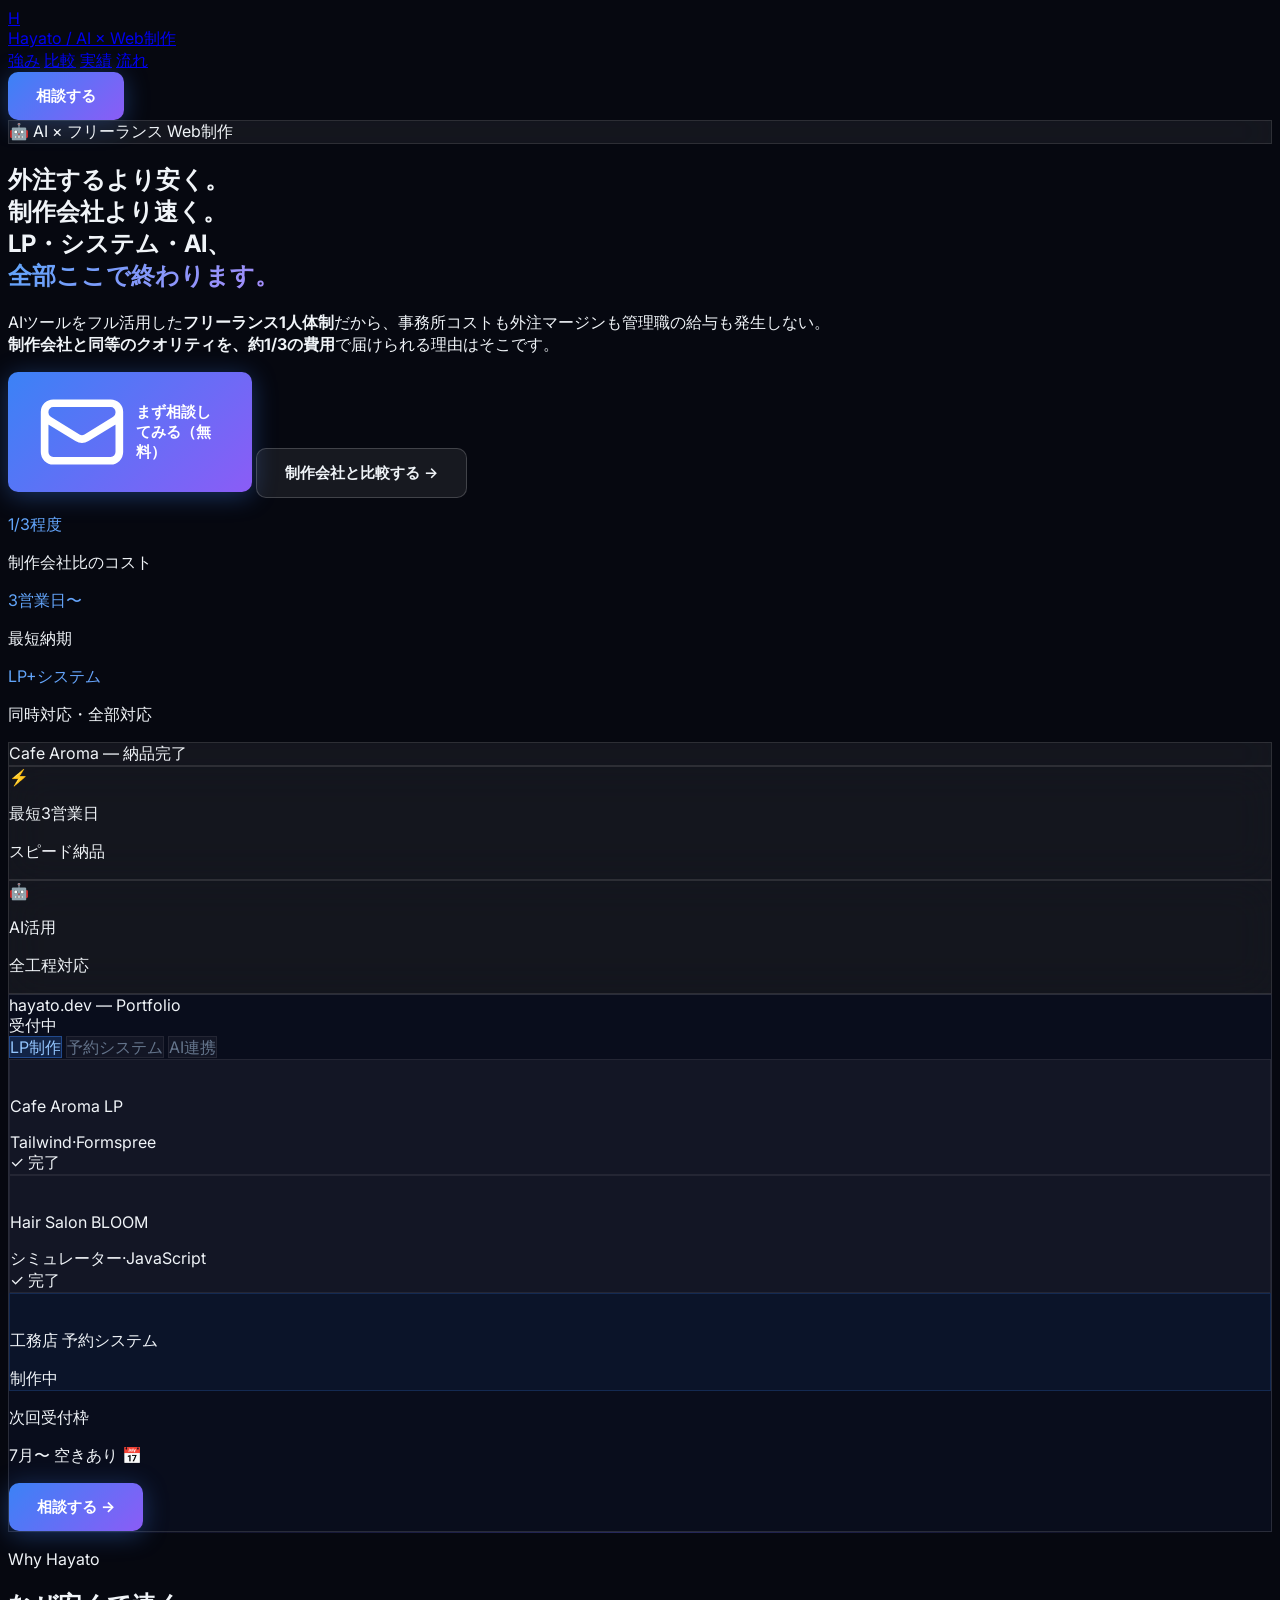
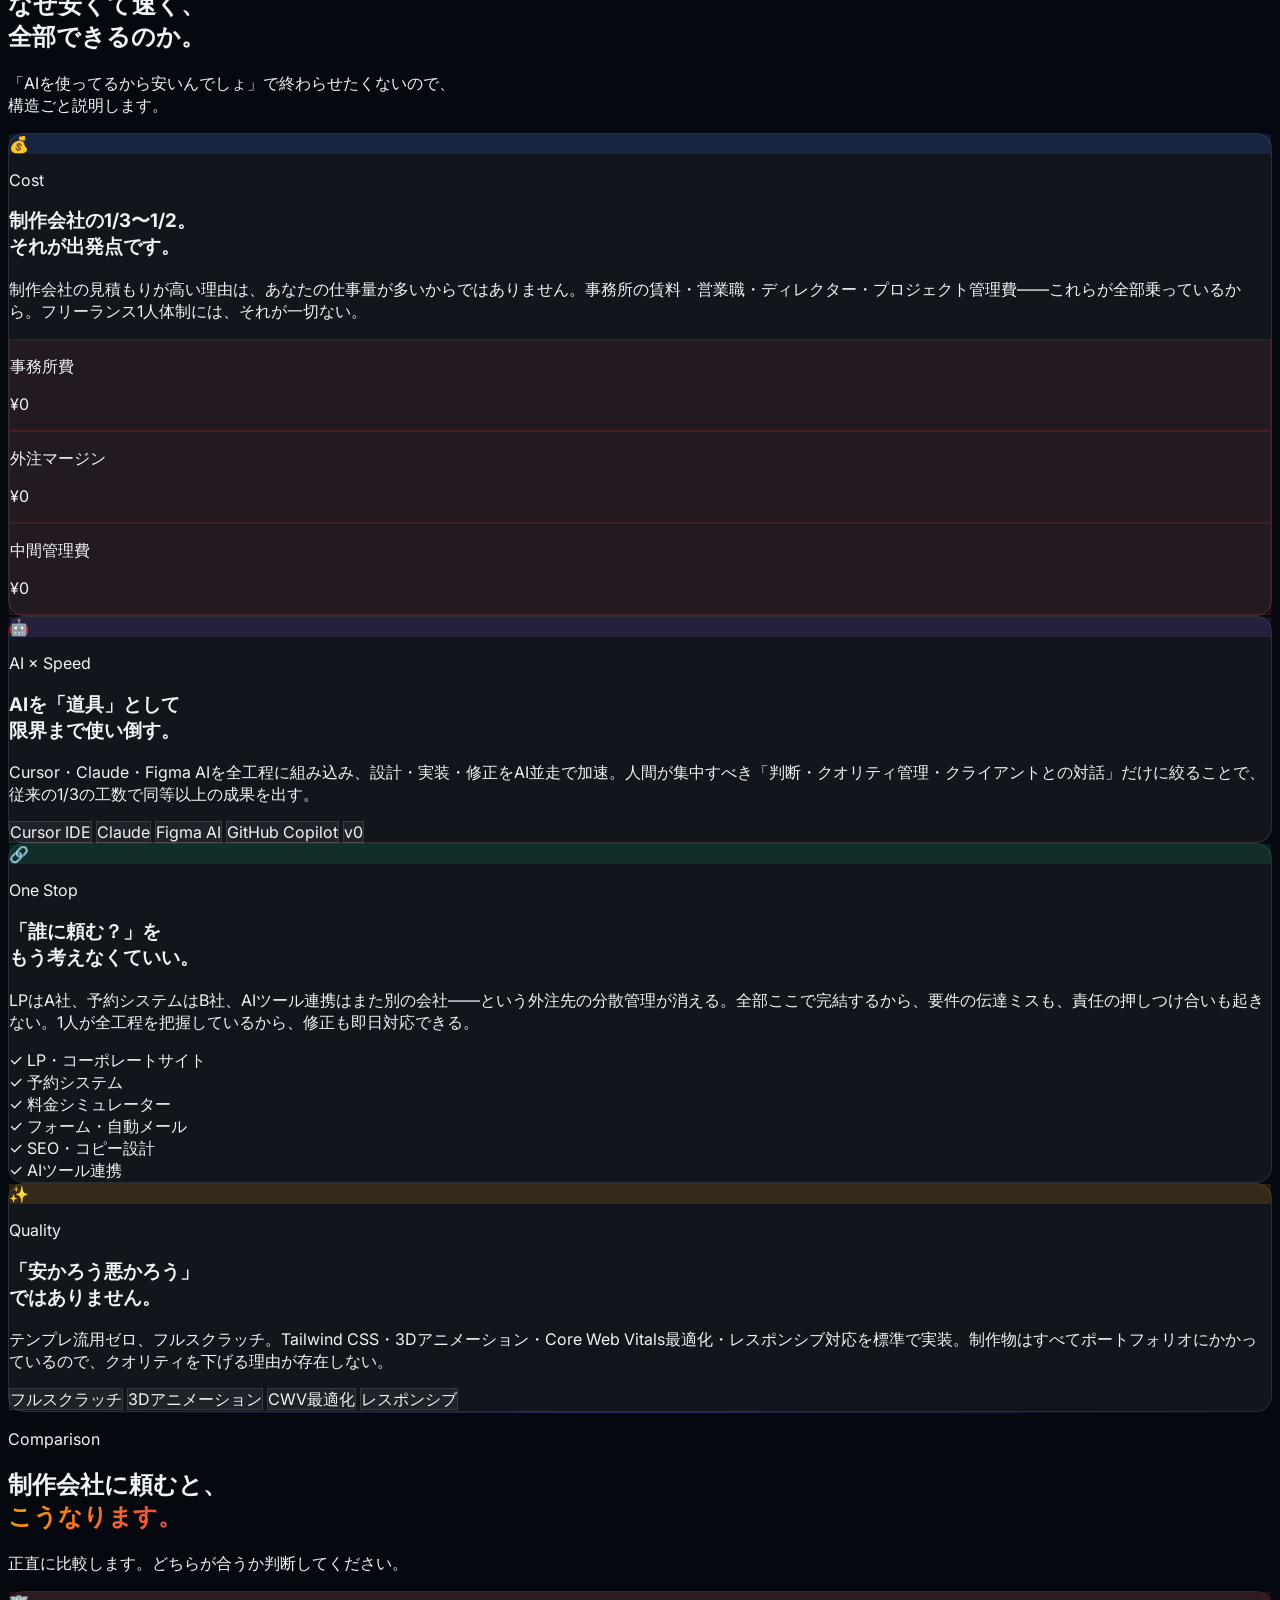
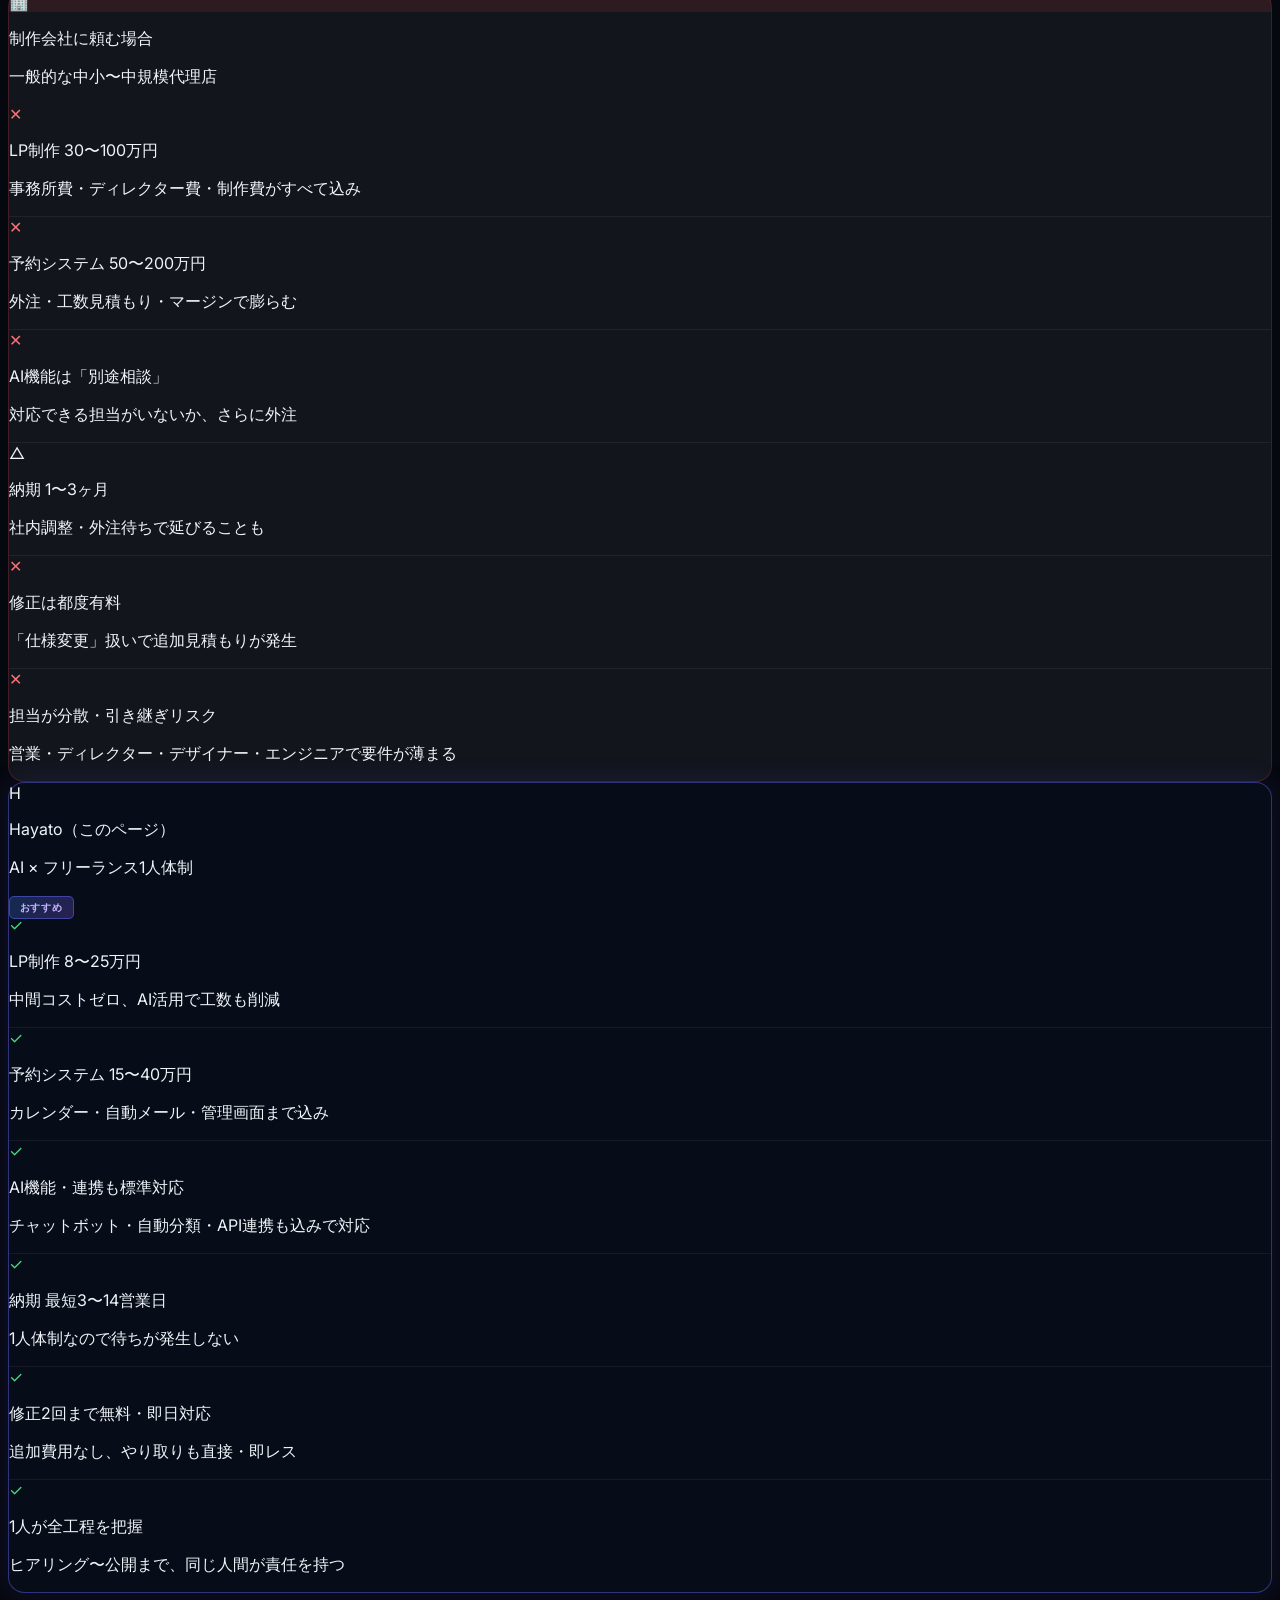
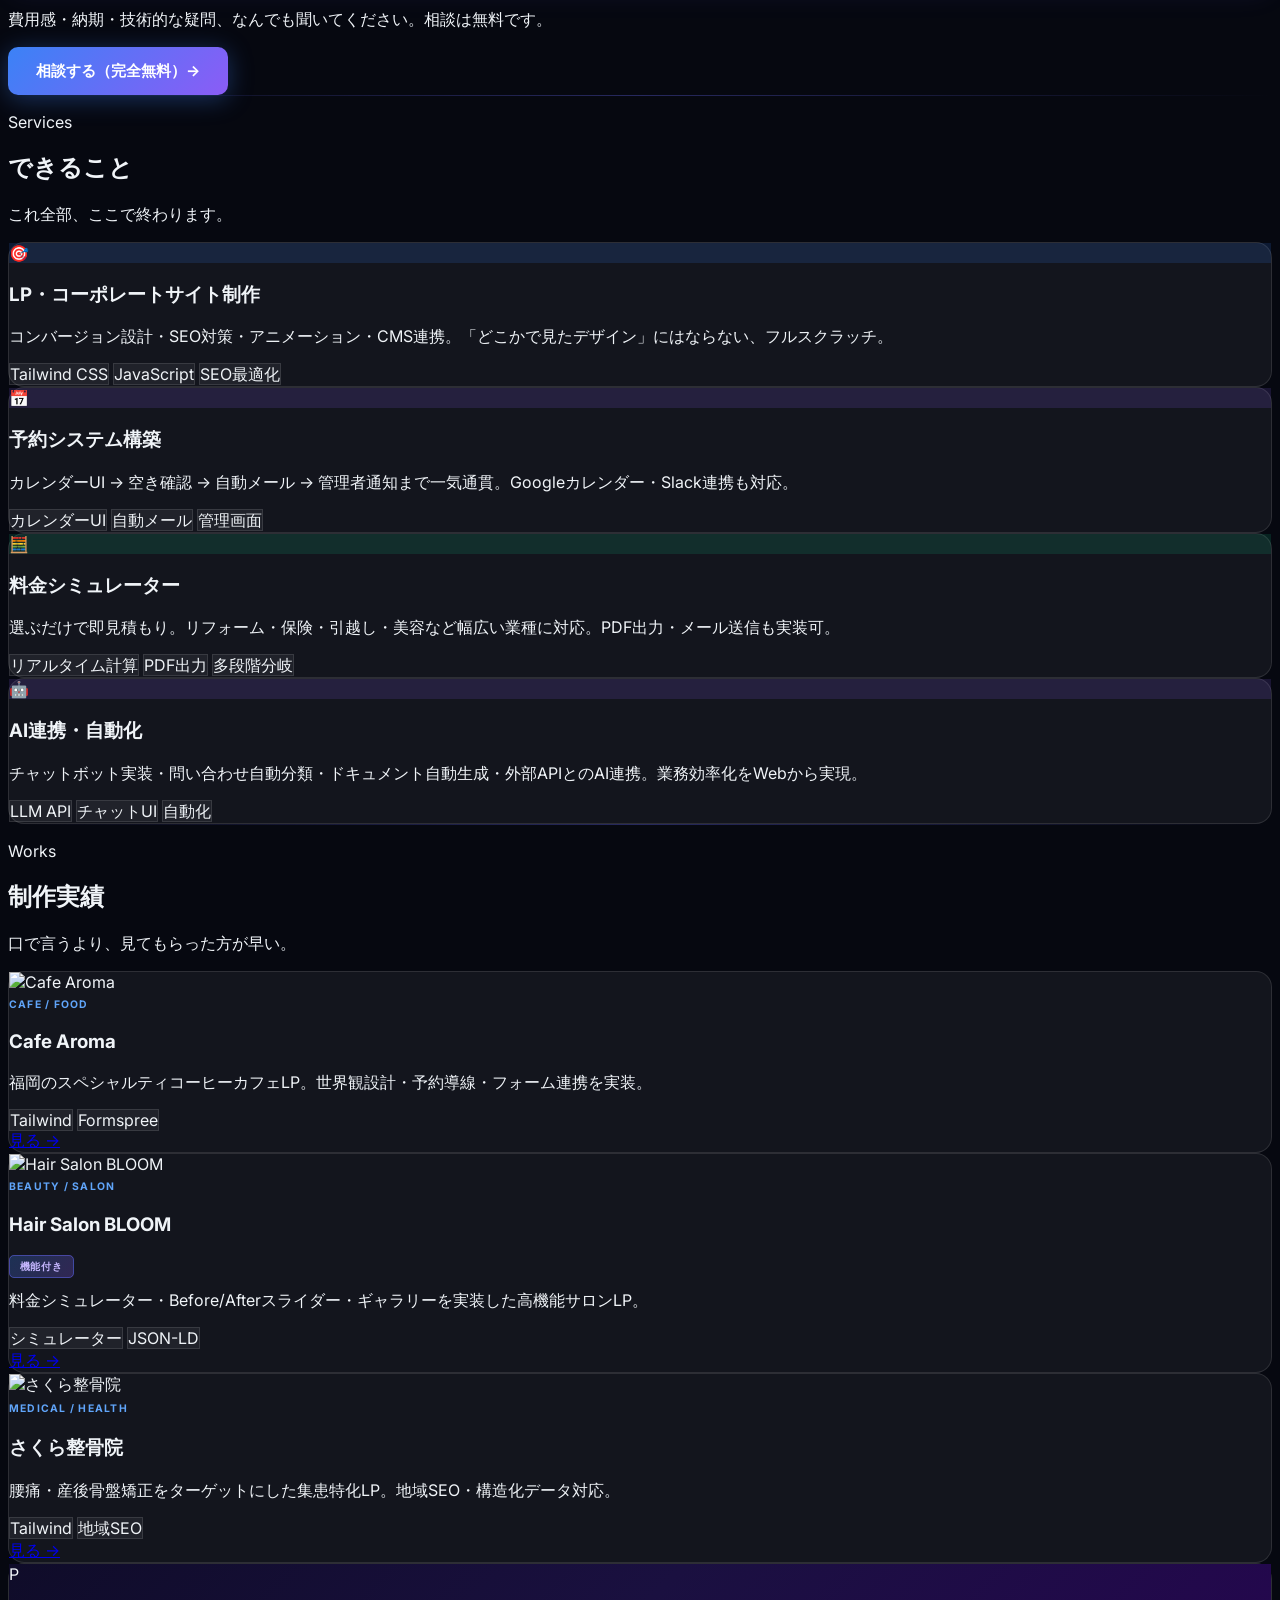
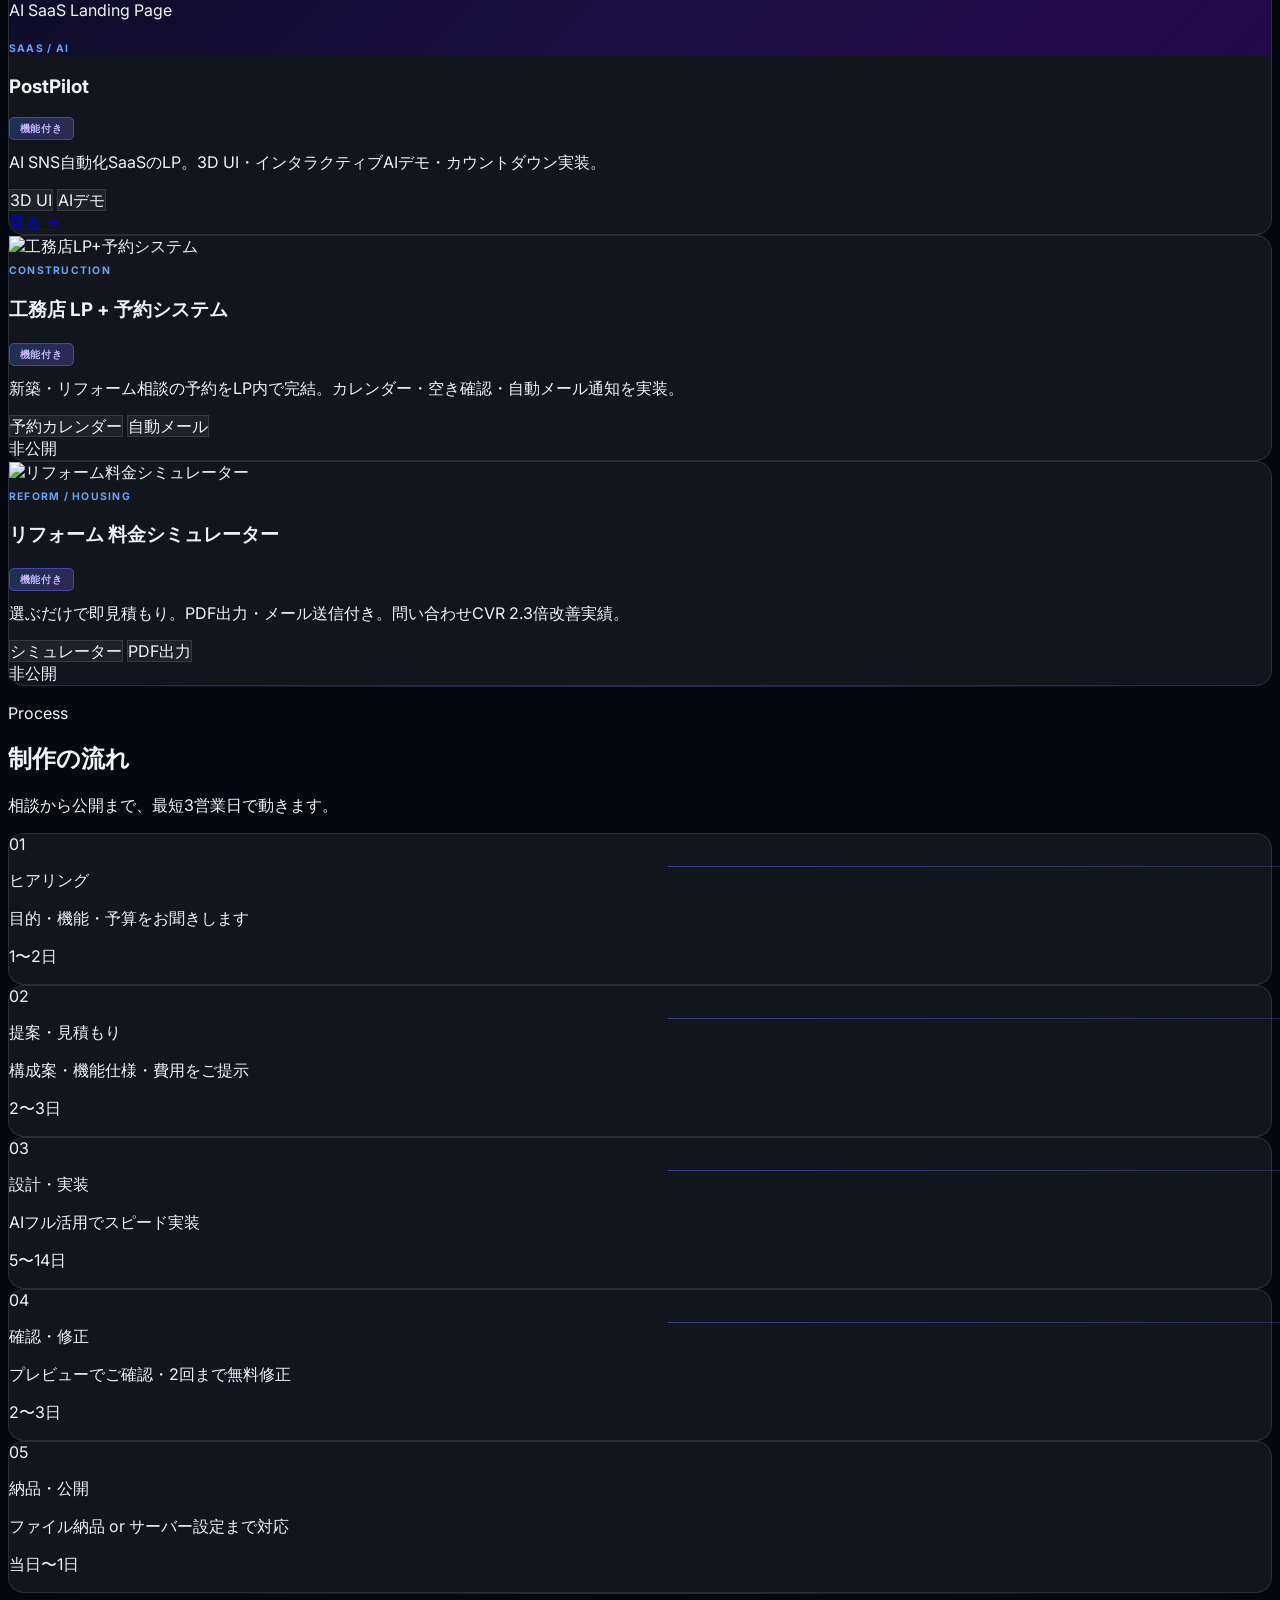
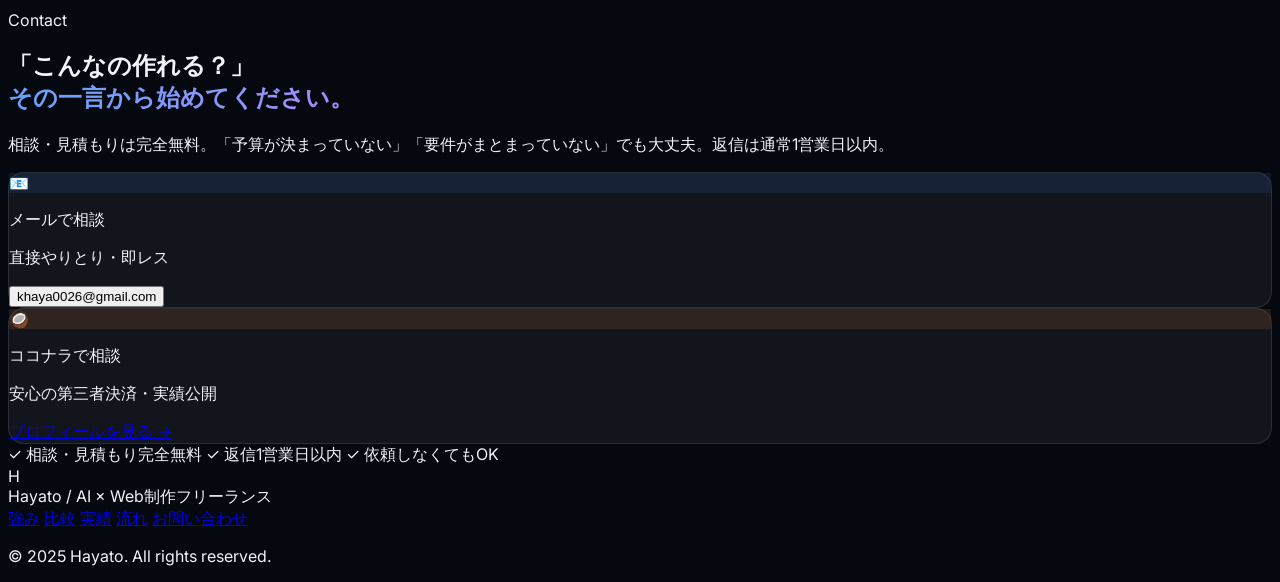
==== commit 1200ba0f: "feat(about): rewrite copy around AI×freelance USP + add comparison section - Hero: "外注するより安く。制作会社より速" ====
--- a/about/index.html
+++ b/about/index.html
@@ -3,8 +3,8 @@
 <head>
   <meta charset="UTF-8">
   <meta name="viewport" content="width=device-width, initial-scale=1.0">
-  <title>Hayato – Web制作フリーランス | LP・予約システム・シミュレーター構築</title>
-  <meta name="description" content="集客できるLPから業務効率化システムまで、まとめて制作します。フリーランスWeb制作 Hayato。最短3営業日・全機能対応。">
+  <title>Hayato – Web制作フリーランス | LP・予約・AI連携、全部ここで終わる</title>
+  <meta name="description" content="AIツールをフル活用したフリーランス1人体制。LP・予約システム・シミュレーターをまとめて、制作会社の1/3の費用で。外注先を増やす必要はありません。">
   <script src="https://cdn.tailwindcss.com"></script>
   <link rel="preconnect" href="https://fonts.googleapis.com">
   <link href="https://fonts.googleapis.com/css2?family=Inter:ital,wght@0,300;0,400;0,500;0,600;0,700;0,800;0,900;1,400&display=swap" rel="stylesheet">
@@ -13,11 +13,10 @@
     html { scroll-behavior: smooth; }
     body { font-family: 'Inter', sans-serif; background: #060810; color: #f0f4f8; overflow-x: hidden; -webkit-font-smoothing: antialiased; }
 
-    /* ── Gradient text ── */
     .gt  { background: linear-gradient(135deg,#60a5fa,#a78bfa); -webkit-background-clip:text; -webkit-text-fill-color:transparent; background-clip:text; }
     .gt2 { background: linear-gradient(135deg,#34d399,#60a5fa); -webkit-background-clip:text; -webkit-text-fill-color:transparent; background-clip:text; }
-
-    /* ── Glass ── */
+    .gt3 { background: linear-gradient(135deg,#f59e0b,#ef4444); -webkit-background-clip:text; -webkit-text-fill-color:transparent; background-clip:text; }
+
     .glass {
       background: rgba(255,255,255,.06);
       backdrop-filter: blur(20px);
@@ -25,7 +24,6 @@
       border: 1px solid rgba(255,255,255,.11);
     }
 
-    /* ── Sticky header ── */
     #hdr { transition: background .3s, border-color .3s; }
     #hdr.on {
       background: rgba(6,8,16,.92);
@@ -34,7 +32,6 @@
       border-bottom: 1px solid rgba(255,255,255,.09);
     }
 
-    /* ── Blobs ── */
     @keyframes bm {
       0%,100% { transform: translate(0,0) scale(1); }
       33%      { transform: translate(35px,-25px) scale(1.06); }
@@ -44,18 +41,12 @@
     .b2 { animation: bm 18s ease-in-out infinite reverse; animation-delay:-6s; }
     .b3 { animation: bm 11s ease-in-out infinite; animation-delay:-3s; }
 
-    /* ── Hero 3D card ── */
     @keyframes heroFloat {
       0%,100% { transform: perspective(1100px) rotateX(5deg) rotateY(-8deg) translateY(0); }
       50%      { transform: perspective(1100px) rotateX(5deg) rotateY(-8deg) translateY(-14px); }
     }
-    #hero-card {
-      animation: heroFloat 5.5s ease-in-out infinite;
-      transform-origin: center center;
-      will-change: transform;
-    }
-
-    /* ── Floating chips ── */
+    #hero-card { animation: heroFloat 5.5s ease-in-out infinite; transform-origin: center center; will-change: transform; }
+
     @keyframes chipIn {
       from { opacity:0; transform:translateX(16px) scale(.9); }
       to   { opacity:1; transform:translateX(0) scale(1); }
@@ -65,18 +56,15 @@
     .chip2 { animation-delay:1s; }
     .chip3 { animation-delay:1.5s; }
 
-    /* ── Float Y helper ── */
     @keyframes floatY { 0%,100%{transform:translateY(0)} 50%{transform:translateY(-8px)} }
     .fy1 { animation: floatY 4s ease-in-out infinite; }
     .fy2 { animation: floatY 5s ease-in-out infinite; animation-delay:-2s; }
 
-    /* ── Scroll reveal ── */
     .rv { opacity:0; transform:translateY(28px); transition:opacity .7s ease, transform .7s ease; }
     .rv.in { opacity:1; transform:translateY(0); }
     .d1{transition-delay:.08s} .d2{transition-delay:.16s} .d3{transition-delay:.24s}
     .d4{transition-delay:.32s} .d5{transition-delay:.40s}
 
-    /* ── Cards (高視認性) ── */
     .card {
       background: rgba(255,255,255,.055);
       border: 1px solid rgba(255,255,255,.11);
@@ -89,7 +77,6 @@
       box-shadow: 0 16px 48px rgba(0,0,0,.6);
     }
 
-    /* ── Buttons ── */
     .btn-p {
       display:inline-flex; align-items:center; gap:.5rem;
       background:linear-gradient(135deg,#3b82f6,#8b5cf6);
@@ -107,10 +94,8 @@
     }
     .btn-o:hover { background:rgba(255,255,255,.13); border-color:rgba(255,255,255,.32); transform:translateY(-2px); }
 
-    /* ── Section divider ── */
     .sec-line { height:1px; background:linear-gradient(90deg,transparent,rgba(99,102,241,.35),transparent); }
 
-    /* ── Grid bg ── */
     .gbg {
       background-image:
         linear-gradient(rgba(255,255,255,.025) 1px, transparent 1px),
@@ -118,7 +103,6 @@
       background-size: 56px 56px;
     }
 
-    /* ── Badges ── */
     .badge-feat {
       background:linear-gradient(135deg,rgba(59,130,246,.25),rgba(139,92,246,.25));
       border:1px solid rgba(99,102,241,.5);
@@ -127,13 +111,6 @@
     }
     .badge-cat { font-size:.65rem; font-weight:700; letter-spacing:.12em; text-transform:uppercase; color:#60a5fa; }
 
-    /* ── Capability pill ── */
-    .cap-pill {
-      display:inline-flex; align-items:center; gap:.5rem;
-      padding:.55rem 1.1rem; border-radius:9999px; font-size:.8125rem; font-weight:500;
-    }
-
-    /* ── Process step line ── */
     .step-line {
       position:absolute; top:2rem;
       left:calc(50% + 1.75rem); right:calc(-50% + 1.75rem);
@@ -141,103 +118,104 @@
     }
     @media(max-width:768px){ .step-line{display:none} }
 
-    /* ── Scrollbar ── */
     ::-webkit-scrollbar{width:5px}
     ::-webkit-scrollbar-track{background:#060810}
     ::-webkit-scrollbar-thumb{background:rgba(99,102,241,.45);border-radius:99px}
 
-    /* ── Hero card inner progress ── */
     @keyframes prog { from{width:0} to{width:72%} }
     .prog { animation: prog 2.5s ease-out forwards; animation-delay:.8s; width:0; }
 
-    /* ── Tab highlight ── */
     .tab-active { background:rgba(59,130,246,.2); border:1px solid rgba(59,130,246,.4); color:#93c5fd; }
     .tab-base   { background:rgba(255,255,255,.04); border:1px solid rgba(255,255,255,.07); color:#64748b; }
+
+    .cmp-yes { color:#4ade80; }
+    .cmp-no  { color:#f87171; }
+    .cmp-row { border-bottom:1px solid rgba(255,255,255,.06); }
+    .cmp-row:last-child { border-bottom: none; }
+
+    .usp-ic-1 { background:rgba(59,130,246,.15); }
+    .usp-ic-2 { background:rgba(139,92,246,.15); }
+    .usp-ic-3 { background:rgba(16,185,129,.15); }
+    .usp-ic-4 { background:rgba(245,158,11,.15); }
+
+    .border-hl { border-color: rgba(99,102,241,.45) !important; box-shadow: 0 0 28px rgba(99,102,241,.12); }
   </style>
 </head>
 <body>
 
-<!-- ═══════════════════════════
-     HEADER
-═══════════════════════════ -->
+<!-- ════════════ HEADER ════════════ -->
 <header id="hdr" class="fixed top-0 left-0 right-0 z-50 px-5 py-4">
   <div class="max-w-6xl mx-auto flex items-center justify-between">
     <a href="#" class="flex items-center gap-2.5 no-underline">
       <div class="w-7 h-7 rounded-lg bg-gradient-to-br from-blue-500 to-violet-600 flex items-center justify-center font-black text-xs text-white">H</div>
       <span class="font-bold tracking-tight text-white">Hayato</span>
-      <span class="hidden sm:block text-[11px] text-slate-500">/ Web制作フリーランス</span>
+      <span class="hidden sm:block text-[11px] text-slate-500">/ AI × Web制作</span>
     </a>
     <nav class="hidden md:flex items-center gap-8 text-sm text-slate-400">
-      <a href="#services" class="hover:text-white transition-colors">できること</a>
-      <a href="#works"    class="hover:text-white transition-colors">実績</a>
-      <a href="#process"  class="hover:text-white transition-colors">制作の流れ</a>
-      <a href="#contact"  class="hover:text-white transition-colors">お問い合わせ</a>
+      <a href="#why"     class="hover:text-white transition-colors">強み</a>
+      <a href="#compare" class="hover:text-white transition-colors">比較</a>
+      <a href="#works"   class="hover:text-white transition-colors">実績</a>
+      <a href="#process" class="hover:text-white transition-colors">流れ</a>
     </nav>
     <a href="#contact" class="btn-p py-2.5 px-5 text-sm rounded-lg">相談する</a>
   </div>
 </header>
 
 
-<!-- ═══════════════════════════
-     1. HERO（3D）
-═══════════════════════════ -->
+<!-- ════════════ 1. HERO ════════════ -->
 <section class="relative min-h-screen flex items-center px-5 pt-24 pb-16 overflow-hidden">
   <div class="gbg absolute inset-0 opacity-70 pointer-events-none"></div>
-
-  <!-- Blobs -->
   <div class="b1 absolute top-1/4 left-1/6 w-[480px] h-[480px] rounded-full bg-blue-600/[.13] blur-[120px] pointer-events-none"></div>
   <div class="b2 absolute bottom-1/4 right-1/6 w-[420px] h-[420px] rounded-full bg-violet-600/[.12] blur-[110px] pointer-events-none"></div>
   <div class="b3 absolute top-2/3 left-1/2 w-[300px] h-[300px] rounded-full bg-indigo-500/[.09] blur-[90px] pointer-events-none"></div>
 
   <div class="relative z-10 max-w-6xl mx-auto w-full grid lg:grid-cols-2 gap-14 items-center">
 
-    <!-- ── LEFT: コピー ── -->
+    <!-- LEFT -->
     <div>
-      <div class="rv inline-flex items-center gap-2 glass rounded-full px-4 py-2 text-xs text-blue-300 font-semibold mb-8">
-        <span class="w-2 h-2 rounded-full bg-green-400 animate-pulse"></span>
-        新規のご依頼、受付中
-      </div>
-
-      <h1 class="rv d1 text-4xl sm:text-5xl lg:text-6xl font-black leading-[1.07] mb-7">
-        集客できるLP＋<br>
-        業務を効率化する<br>
-        システム、<span class="gt">まとめて</span><br>
-        <span class="gt">作ります。</span>
+      <div class="rv inline-flex items-center gap-2 glass rounded-full px-4 py-2 text-xs text-violet-300 font-semibold mb-8">
+        <span class="text-base">🤖</span>
+        AI × フリーランス Web制作
+      </div>
+
+      <h1 class="rv d1 text-4xl sm:text-5xl lg:text-[3.4rem] font-black leading-[1.08] mb-7">
+        外注するより安く。<br>
+        制作会社より速く。<br>
+        LP・システム・AI、<br>
+        <span class="gt">全部ここで終わります。</span>
       </h1>
 
-      <p class="rv d2 text-slate-300 text-base sm:text-lg max-w-lg mb-10 leading-[1.85]">
-        静的なLPだけじゃない。<strong class="text-white">予約システム・料金シミュレーター・自動フォーム</strong>まで、フリーランス1人で完結。余計な中間コストなし。
+      <p class="rv d2 text-slate-300 text-base sm:text-lg max-w-lg mb-10 leading-[1.9]">
+        AIツールをフル活用した<strong class="text-white">フリーランス1人体制</strong>だから、事務所コストも外注マージンも管理職の給与も発生しない。<br>
+        <strong class="text-white">制作会社と同等のクオリティを、約1/3の費用</strong>で届けられる理由はそこです。
       </p>
 
       <div class="rv d3 flex flex-col sm:flex-row gap-3 mb-10">
         <a href="#contact" class="btn-p">
           <svg class="w-4 h-4" fill="none" stroke="currentColor" stroke-width="2" viewBox="0 0 24 24"><path stroke-linecap="round" stroke-linejoin="round" d="M21.75 6.75v10.5a2.25 2.25 0 01-2.25 2.25h-15a2.25 2.25 0 01-2.25-2.25V6.75m19.5 0A2.25 2.25 0 0019.5 4.5h-15a2.25 2.25 0 00-2.25 2.25m19.5 0v.243a2.25 2.25 0 01-1.07 1.916l-7.5 4.615a2.25 2.25 0 01-2.36 0L3.32 8.91a2.25 2.25 0 01-1.07-1.916V6.75"/></svg>
-          まず相談してみる
+          まず相談してみる（無料）
         </a>
-        <a href="#works" class="btn-o">実績を見る →</a>
-      </div>
-
-      <!-- Stats -->
+        <a href="#compare" class="btn-o">制作会社と比較する →</a>
+      </div>
+
       <div class="rv d4 flex flex-wrap gap-8">
         <div>
-          <p class="text-3xl font-black gt">6<span class="text-slate-500 text-base ml-0.5">+</span></p>
-          <p class="text-xs text-slate-500 mt-1">制作実績</p>
+          <p class="text-3xl font-black gt">1/3<span class="text-slate-500 text-base ml-1">程度</span></p>
+          <p class="text-xs text-slate-500 mt-1">制作会社比のコスト</p>
         </div>
         <div>
           <p class="text-3xl font-black gt">3<span class="text-slate-500 text-base ml-0.5">営業日〜</span></p>
           <p class="text-xs text-slate-500 mt-1">最短納期</p>
         </div>
         <div>
-          <p class="text-3xl font-black gt">100<span class="text-slate-500 text-base ml-0.5">%</span></p>
-          <p class="text-xs text-slate-500 mt-1">レスポンシブ対応</p>
-        </div>
-      </div>
-    </div>
-
-    <!-- ── RIGHT: 3D カード ── -->
+          <p class="text-3xl font-black gt">LP+<span class="text-slate-500 text-base ml-0.5">システム</span></p>
+          <p class="text-xs text-slate-500 mt-1">同時対応・全部対応</p>
+        </div>
+      </div>
+    </div>
+
+    <!-- RIGHT: 3D card -->
     <div class="rv d2 relative hidden lg:flex items-center justify-center">
-
-      <!-- Floating chips -->
       <div class="chip chip1 fy1 absolute -top-5 -left-4 z-20 glass rounded-2xl px-4 py-2.5 flex items-center gap-2 shadow-[0_8px_32px_rgba(0,0,0,.5)]">
         <span class="w-2 h-2 rounded-full bg-green-400"></span>
         <span class="text-sm font-semibold text-green-300">Cafe Aroma — 納品完了</span>
@@ -250,16 +228,13 @@
         </div>
       </div>
       <div class="chip chip3 fy1 absolute top-1/3 -right-14 z-20 glass rounded-2xl px-3 py-2.5 flex flex-col items-center gap-1 shadow-[0_8px_32px_rgba(0,0,0,.5)]" style="animation-delay:-1s;">
-        <span class="text-base">📅</span>
-        <p class="text-[10px] font-bold text-white">予約システム</p>
-        <p class="text-[10px] text-blue-400">対応可</p>
-      </div>
-
-      <!-- Main 3D card -->
+        <span class="text-base">🤖</span>
+        <p class="text-[10px] font-bold text-white">AI活用</p>
+        <p class="text-[10px] text-blue-400">全工程対応</p>
+      </div>
+
       <div id="hero-card" class="w-full max-w-md rounded-2xl overflow-hidden shadow-[0_4px_8px_rgba(0,0,0,.7),0_16px_48px_rgba(0,0,0,.5),0_48px_96px_rgba(0,0,0,.35),0_0_60px_rgba(59,130,246,.08)] cursor-pointer"
            style="background:rgba(10,14,30,.95);border:1px solid rgba(255,255,255,.13);">
-
-        <!-- Window chrome -->
         <div class="flex items-center justify-between px-5 py-3.5 border-b border-white/[.07]">
           <div class="flex items-center gap-2">
             <div class="flex gap-1.5">
@@ -273,49 +248,32 @@
             <span class="w-1.5 h-1.5 rounded-full bg-green-400 animate-pulse"></span>受付中
           </span>
         </div>
-
-        <!-- Tabs -->
         <div class="flex gap-2 px-5 pt-4 pb-3">
           <span class="tab-active text-xs font-semibold px-3 py-1 rounded-full">LP制作</span>
           <span class="tab-base text-xs font-medium px-3 py-1 rounded-full">予約システム</span>
-          <span class="tab-base text-xs font-medium px-3 py-1 rounded-full">シミュレーター</span>
-        </div>
-
-        <!-- Work list -->
+          <span class="tab-base text-xs font-medium px-3 py-1 rounded-full">AI連携</span>
+        </div>
         <div class="px-5 pb-2 space-y-3">
-          <!-- Item 1 -->
           <div class="flex items-center gap-3 rounded-xl p-3" style="background:rgba(255,255,255,.04);border:1px solid rgba(255,255,255,.07);">
             <div class="w-12 h-12 rounded-lg overflow-hidden shrink-0">
               <img src="https://images.unsplash.com/photo-1495474472287-4d71bcdd2085?w=120&h=120&fit=crop&q=80" class="w-full h-full object-cover" alt="">
             </div>
             <div class="flex-1 min-w-0">
               <p class="text-sm font-semibold text-white mb-0.5 truncate">Cafe Aroma LP</p>
-              <div class="flex gap-1.5 flex-wrap">
-                <span class="text-[10px] text-slate-500">Tailwind</span>
-                <span class="text-[10px] text-slate-600">·</span>
-                <span class="text-[10px] text-slate-500">Formspree</span>
-              </div>
+              <div class="flex gap-1.5"><span class="text-[10px] text-slate-500">Tailwind</span><span class="text-[10px] text-slate-600">·</span><span class="text-[10px] text-slate-500">Formspree</span></div>
             </div>
             <span class="text-xs text-green-400 font-semibold shrink-0">✓ 完了</span>
           </div>
-
-          <!-- Item 2 -->
           <div class="flex items-center gap-3 rounded-xl p-3" style="background:rgba(255,255,255,.04);border:1px solid rgba(255,255,255,.07);">
             <div class="w-12 h-12 rounded-lg overflow-hidden shrink-0">
               <img src="https://images.unsplash.com/photo-1562322140-8baeececf3df?w=120&h=120&fit=crop&q=80" class="w-full h-full object-cover" alt="">
             </div>
             <div class="flex-1 min-w-0">
               <p class="text-sm font-semibold text-white mb-0.5 truncate">Hair Salon BLOOM</p>
-              <div class="flex gap-1.5 flex-wrap">
-                <span class="text-[10px] text-slate-500">シミュレーター</span>
-                <span class="text-[10px] text-slate-600">·</span>
-                <span class="text-[10px] text-slate-500">JavaScript</span>
-              </div>
+              <div class="flex gap-1.5"><span class="text-[10px] text-slate-500">シミュレーター</span><span class="text-[10px] text-slate-600">·</span><span class="text-[10px] text-slate-500">JavaScript</span></div>
             </div>
             <span class="text-xs text-green-400 font-semibold shrink-0">✓ 完了</span>
           </div>
-
-          <!-- Item 3: In progress -->
           <div class="flex items-center gap-3 rounded-xl p-3" style="background:rgba(59,130,246,.06);border:1px solid rgba(59,130,246,.2);">
             <div class="w-12 h-12 rounded-lg overflow-hidden shrink-0">
               <img src="https://images.unsplash.com/photo-1503387762-592deb58ef4e?w=120&h=120&fit=crop&q=80" class="w-full h-full object-cover" alt="">
@@ -329,8 +287,6 @@
             <span class="text-xs text-blue-400 font-semibold shrink-0">制作中</span>
           </div>
         </div>
-
-        <!-- Footer -->
         <div class="px-5 py-4 mt-1 border-t border-white/[.06] flex items-center justify-between">
           <div>
             <p class="text-xs text-slate-500">次回受付枠</p>
@@ -339,75 +295,310 @@
           <a href="#contact" class="btn-p text-xs py-2 px-4 rounded-lg">相談する →</a>
         </div>
       </div>
-    </div><!-- /right -->
-  </div><!-- /grid -->
+    </div>
+  </div>
 </section>
 
 <div class="sec-line max-w-5xl mx-auto"></div>
 
 
-<!-- ═══════════════════════════
-     2. WHAT I CAN DO
-═══════════════════════════ -->
+<!-- ════════════ 2. WHY ════════════ -->
+<section id="why" class="relative py-28 px-5">
+  <div class="b1 absolute top-1/2 right-0 w-72 h-72 rounded-full bg-violet-700/[.09] blur-[100px] pointer-events-none"></div>
+  <div class="max-w-5xl mx-auto">
+    <div class="text-center mb-16">
+      <p class="rv text-violet-400 text-xs font-bold uppercase tracking-widest mb-3">Why Hayato</p>
+      <h2 class="rv d1 text-3xl sm:text-5xl font-black mb-5">
+        なぜ安くて速く、<br>全部できるのか。
+      </h2>
+      <p class="rv d2 text-slate-300 max-w-lg mx-auto leading-relaxed">
+        「AIを使ってるから安いんでしょ」で終わらせたくないので、<br>
+        構造ごと説明します。
+      </p>
+    </div>
+
+    <div class="grid sm:grid-cols-2 gap-5">
+
+      <div class="rv card p-8">
+        <div class="flex items-center gap-4 mb-5">
+          <div class="w-12 h-12 rounded-xl usp-ic-1 flex items-center justify-center text-2xl shrink-0">💰</div>
+          <div>
+            <p class="text-xs text-blue-400 font-bold uppercase tracking-widest mb-1">Cost</p>
+            <h3 class="font-bold text-lg text-white leading-tight">制作会社の1/3〜1/2。<br>それが出発点です。</h3>
+          </div>
+        </div>
+        <p class="text-slate-300 text-sm leading-[1.9] mb-5">制作会社の見積もりが高い理由は、あなたの仕事量が多いからではありません。事務所の賃料・営業職・ディレクター・プロジェクト管理費——これらが全部乗っているから。フリーランス1人体制には、それが一切ない。</p>
+        <div class="grid grid-cols-3 gap-3">
+          <div class="rounded-xl p-3 text-center" style="background:rgba(239,68,68,.07);border:1px solid rgba(239,68,68,.15);">
+            <p class="text-red-400 text-[11px] font-bold mb-1">事務所費</p>
+            <p class="text-white font-black text-lg">¥0</p>
+          </div>
+          <div class="rounded-xl p-3 text-center" style="background:rgba(239,68,68,.07);border:1px solid rgba(239,68,68,.15);">
+            <p class="text-red-400 text-[11px] font-bold mb-1">外注マージン</p>
+            <p class="text-white font-black text-lg">¥0</p>
+          </div>
+          <div class="rounded-xl p-3 text-center" style="background:rgba(239,68,68,.07);border:1px solid rgba(239,68,68,.15);">
+            <p class="text-red-400 text-[11px] font-bold mb-1">中間管理費</p>
+            <p class="text-white font-black text-lg">¥0</p>
+          </div>
+        </div>
+      </div>
+
+      <div class="rv d1 card p-8">
+        <div class="flex items-center gap-4 mb-5">
+          <div class="w-12 h-12 rounded-xl usp-ic-2 flex items-center justify-center text-2xl shrink-0">🤖</div>
+          <div>
+            <p class="text-xs text-violet-400 font-bold uppercase tracking-widest mb-1">AI × Speed</p>
+            <h3 class="font-bold text-lg text-white leading-tight">AIを「道具」として<br>限界まで使い倒す。</h3>
+          </div>
+        </div>
+        <p class="text-slate-300 text-sm leading-[1.9] mb-5">Cursor・Claude・Figma AIを全工程に組み込み、設計・実装・修正をAI並走で加速。人間が集中すべき「判断・クオリティ管理・クライアントとの対話」だけに絞ることで、従来の1/3の工数で同等以上の成果を出す。</p>
+        <div class="flex flex-wrap gap-2">
+          <span class="text-xs glass px-3 py-1.5 rounded-lg text-slate-200 font-medium">Cursor IDE</span>
+          <span class="text-xs glass px-3 py-1.5 rounded-lg text-slate-200 font-medium">Claude</span>
+          <span class="text-xs glass px-3 py-1.5 rounded-lg text-slate-200 font-medium">Figma AI</span>
+          <span class="text-xs glass px-3 py-1.5 rounded-lg text-slate-200 font-medium">GitHub Copilot</span>
+          <span class="text-xs glass px-3 py-1.5 rounded-lg text-slate-200 font-medium">v0</span>
+        </div>
+      </div>
+
+      <div class="rv d2 card p-8">
+        <div class="flex items-center gap-4 mb-5">
+          <div class="w-12 h-12 rounded-xl usp-ic-3 flex items-center justify-center text-2xl shrink-0">🔗</div>
+          <div>
+            <p class="text-xs text-emerald-400 font-bold uppercase tracking-widest mb-1">One Stop</p>
+            <h3 class="font-bold text-lg text-white leading-tight">「誰に頼む？」を<br>もう考えなくていい。</h3>
+          </div>
+        </div>
+        <p class="text-slate-300 text-sm leading-[1.9] mb-5">LPはA社、予約システムはB社、AIツール連携はまた別の会社——という外注先の分散管理が消える。全部ここで完結するから、要件の伝達ミスも、責任の押しつけ合いも起きない。1人が全工程を把握しているから、修正も即日対応できる。</p>
+        <div class="grid grid-cols-2 gap-2">
+          <div class="flex items-center gap-2 text-sm text-slate-300"><span class="text-green-400">✓</span> LP・コーポレートサイト</div>
+          <div class="flex items-center gap-2 text-sm text-slate-300"><span class="text-green-400">✓</span> 予約システム</div>
+          <div class="flex items-center gap-2 text-sm text-slate-300"><span class="text-green-400">✓</span> 料金シミュレーター</div>
+          <div class="flex items-center gap-2 text-sm text-slate-300"><span class="text-green-400">✓</span> フォーム・自動メール</div>
+          <div class="flex items-center gap-2 text-sm text-slate-300"><span class="text-green-400">✓</span> SEO・コピー設計</div>
+          <div class="flex items-center gap-2 text-sm text-slate-300"><span class="text-green-400">✓</span> AIツール連携</div>
+        </div>
+      </div>
+
+      <div class="rv d3 card p-8">
+        <div class="flex items-center gap-4 mb-5">
+          <div class="w-12 h-12 rounded-xl usp-ic-4 flex items-center justify-center text-2xl shrink-0">✨</div>
+          <div>
+            <p class="text-xs text-amber-400 font-bold uppercase tracking-widest mb-1">Quality</p>
+            <h3 class="font-bold text-lg text-white leading-tight">「安かろう悪かろう」<br>ではありません。</h3>
+          </div>
+        </div>
+        <p class="text-slate-300 text-sm leading-[1.9] mb-5">テンプレ流用ゼロ、フルスクラッチ。Tailwind CSS・3Dアニメーション・Core Web Vitals最適化・レスポンシブ対応を標準で実装。制作物はすべてポートフォリオにかかっているので、クオリティを下げる理由が存在しない。</p>
+        <div class="flex flex-wrap gap-2">
+          <span class="text-xs glass px-3 py-1.5 rounded-lg text-slate-200 font-medium">フルスクラッチ</span>
+          <span class="text-xs glass px-3 py-1.5 rounded-lg text-slate-200 font-medium">3Dアニメーション</span>
+          <span class="text-xs glass px-3 py-1.5 rounded-lg text-slate-200 font-medium">CWV最適化</span>
+          <span class="text-xs glass px-3 py-1.5 rounded-lg text-slate-200 font-medium">レスポンシブ</span>
+        </div>
+      </div>
+
+    </div>
+  </div>
+</section>
+
+<div class="sec-line max-w-5xl mx-auto"></div>
+
+
+<!-- ════════════ 3. COMPARISON ════════════ -->
+<section id="compare" class="relative py-28 px-5 overflow-hidden">
+  <div class="b2 absolute top-1/2 left-0 w-80 h-80 rounded-full bg-blue-700/[.09] blur-[100px] pointer-events-none"></div>
+  <div class="max-w-5xl mx-auto">
+    <div class="text-center mb-16">
+      <p class="rv text-blue-400 text-xs font-bold uppercase tracking-widest mb-3">Comparison</p>
+      <h2 class="rv d1 text-3xl sm:text-5xl font-black mb-5">
+        制作会社に頼むと、<br>
+        <span class="gt3">こうなります。</span>
+      </h2>
+      <p class="rv d2 text-slate-300 max-w-md mx-auto leading-relaxed">
+        正直に比較します。どちらが合うか判断してください。
+      </p>
+    </div>
+
+    <div class="rv grid lg:grid-cols-2 gap-5 items-stretch">
+
+      <!-- 制作会社 -->
+      <div class="card p-7" style="border-color:rgba(239,68,68,.2);">
+        <div class="flex items-center gap-3 mb-6 pb-5 border-b border-white/[.07]">
+          <div class="w-10 h-10 rounded-xl flex items-center justify-center text-xl" style="background:rgba(239,68,68,.12);">🏢</div>
+          <div>
+            <p class="font-black text-base text-white">制作会社に頼む場合</p>
+            <p class="text-xs text-slate-500">一般的な中小〜中規模代理店</p>
+          </div>
+        </div>
+        <div class="space-y-4">
+          <div class="cmp-row pb-4 flex items-start gap-3">
+            <span class="cmp-no text-base mt-0.5">✕</span>
+            <div>
+              <p class="text-sm font-semibold text-slate-200">LP制作 30〜100万円</p>
+              <p class="text-xs text-slate-500 mt-0.5">事務所費・ディレクター費・制作費がすべて込み</p>
+            </div>
+          </div>
+          <div class="cmp-row pb-4 flex items-start gap-3">
+            <span class="cmp-no text-base mt-0.5">✕</span>
+            <div>
+              <p class="text-sm font-semibold text-slate-200">予約システム 50〜200万円</p>
+              <p class="text-xs text-slate-500 mt-0.5">外注・工数見積もり・マージンで膨らむ</p>
+            </div>
+          </div>
+          <div class="cmp-row pb-4 flex items-start gap-3">
+            <span class="cmp-no text-base mt-0.5">✕</span>
+            <div>
+              <p class="text-sm font-semibold text-slate-200">AI機能は「別途相談」</p>
+              <p class="text-xs text-slate-500 mt-0.5">対応できる担当がいないか、さらに外注</p>
+            </div>
+          </div>
+          <div class="cmp-row pb-4 flex items-start gap-3">
+            <span class="text-yellow-400 text-base mt-0.5">△</span>
+            <div>
+              <p class="text-sm font-semibold text-slate-200">納期 1〜3ヶ月</p>
+              <p class="text-xs text-slate-500 mt-0.5">社内調整・外注待ちで延びることも</p>
+            </div>
+          </div>
+          <div class="cmp-row pb-4 flex items-start gap-3">
+            <span class="cmp-no text-base mt-0.5">✕</span>
+            <div>
+              <p class="text-sm font-semibold text-slate-200">修正は都度有料</p>
+              <p class="text-xs text-slate-500 mt-0.5">「仕様変更」扱いで追加見積もりが発生</p>
+            </div>
+          </div>
+          <div class="flex items-start gap-3">
+            <span class="cmp-no text-base mt-0.5">✕</span>
+            <div>
+              <p class="text-sm font-semibold text-slate-200">担当が分散・引き継ぎリスク</p>
+              <p class="text-xs text-slate-500 mt-0.5">営業・ディレクター・デザイナー・エンジニアで要件が薄まる</p>
+            </div>
+          </div>
+        </div>
+      </div>
+
+      <!-- Hayato -->
+      <div class="card border-hl p-7" style="background:rgba(59,130,246,.04);">
+        <div class="flex items-center gap-3 mb-6 pb-5 border-b border-white/[.07]">
+          <div class="w-10 h-10 rounded-xl bg-gradient-to-br from-blue-500 to-violet-600 flex items-center justify-center font-black text-white">H</div>
+          <div>
+            <p class="font-black text-base text-white">Hayato（このページ）</p>
+            <p class="text-xs text-slate-500">AI × フリーランス1人体制</p>
+          </div>
+          <span class="ml-auto badge-feat">おすすめ</span>
+        </div>
+        <div class="space-y-4">
+          <div class="cmp-row pb-4 flex items-start gap-3">
+            <span class="cmp-yes text-base mt-0.5">✓</span>
+            <div>
+              <p class="text-sm font-semibold text-white">LP制作 8〜25万円</p>
+              <p class="text-xs text-slate-500 mt-0.5">中間コストゼロ、AI活用で工数も削減</p>
+            </div>
+          </div>
+          <div class="cmp-row pb-4 flex items-start gap-3">
+            <span class="cmp-yes text-base mt-0.5">✓</span>
+            <div>
+              <p class="text-sm font-semibold text-white">予約システム 15〜40万円</p>
+              <p class="text-xs text-slate-500 mt-0.5">カレンダー・自動メール・管理画面まで込み</p>
+            </div>
+          </div>
+          <div class="cmp-row pb-4 flex items-start gap-3">
+            <span class="cmp-yes text-base mt-0.5">✓</span>
+            <div>
+              <p class="text-sm font-semibold text-white">AI機能・連携も標準対応</p>
+              <p class="text-xs text-slate-500 mt-0.5">チャットボット・自動分類・API連携も込みで対応</p>
+            </div>
+          </div>
+          <div class="cmp-row pb-4 flex items-start gap-3">
+            <span class="cmp-yes text-base mt-0.5">✓</span>
+            <div>
+              <p class="text-sm font-semibold text-white">納期 最短3〜14営業日</p>
+              <p class="text-xs text-slate-500 mt-0.5">1人体制なので待ちが発生しない</p>
+            </div>
+          </div>
+          <div class="cmp-row pb-4 flex items-start gap-3">
+            <span class="cmp-yes text-base mt-0.5">✓</span>
+            <div>
+              <p class="text-sm font-semibold text-white">修正2回まで無料・即日対応</p>
+              <p class="text-xs text-slate-500 mt-0.5">追加費用なし、やり取りも直接・即レス</p>
+            </div>
+          </div>
+          <div class="flex items-start gap-3">
+            <span class="cmp-yes text-base mt-0.5">✓</span>
+            <div>
+              <p class="text-sm font-semibold text-white">1人が全工程を把握</p>
+              <p class="text-xs text-slate-500 mt-0.5">ヒアリング〜公開まで、同じ人間が責任を持つ</p>
+            </div>
+          </div>
+        </div>
+      </div>
+
+    </div>
+
+    <div class="rv d1 mt-10 text-center">
+      <p class="text-slate-400 text-sm mb-5">費用感・納期・技術的な疑問、なんでも聞いてください。相談は無料です。</p>
+      <a href="#contact" class="btn-p">相談する（完全無料）→</a>
+    </div>
+  </div>
+</section>
+
+<div class="sec-line max-w-5xl mx-auto"></div>
+
+
+<!-- ════════════ 4. SERVICES ════════════ -->
 <section id="services" class="relative py-28 px-5">
   <div class="max-w-5xl mx-auto">
     <div class="text-center mb-16">
-      <p class="rv text-blue-400 text-xs font-bold uppercase tracking-widest mb-3">What I Can Do</p>
-      <h2 class="rv d1 text-3xl sm:text-5xl font-black mb-5">LP制作だけじゃない。</h2>
-      <p class="rv d2 text-slate-300 max-w-md mx-auto leading-relaxed">静的サイトから動的システムまで1人で完結。外注の中間コストが一切かかりません。</p>
-    </div>
-
+      <p class="rv text-blue-400 text-xs font-bold uppercase tracking-widest mb-3">Services</p>
+      <h2 class="rv d1 text-3xl sm:text-5xl font-black mb-5">できること</h2>
+      <p class="rv d2 text-slate-300">これ全部、ここで終わります。</p>
+    </div>
     <div class="grid sm:grid-cols-2 gap-5">
       <div class="rv card p-7 flex gap-5 items-start">
-        <div class="w-13 h-13 w-12 h-12 rounded-xl shrink-0 flex items-center justify-center text-2xl" style="background:rgba(59,130,246,.15);">🎯</div>
+        <div class="w-12 h-12 rounded-xl shrink-0 flex items-center justify-center text-2xl usp-ic-1">🎯</div>
         <div>
-          <h3 class="font-bold text-xl mb-2.5 text-white">LP制作</h3>
-          <p class="text-slate-300 text-sm leading-relaxed mb-4">Tailwind CSS + JavaScript でコーディング。コンバージョン設計・SEO対策・アニメーション実装まで対応。CMS連携も可。</p>
+          <h3 class="font-bold text-xl mb-2.5 text-white">LP・コーポレートサイト制作</h3>
+          <p class="text-slate-300 text-sm leading-relaxed mb-4">コンバージョン設計・SEO対策・アニメーション・CMS連携。「どこかで見たデザイン」にはならない、フルスクラッチ。</p>
           <div class="flex flex-wrap gap-2">
-            <span class="text-xs glass px-2.5 py-1 rounded-md text-slate-300">Tailwind CSS</span>
-            <span class="text-xs glass px-2.5 py-1 rounded-md text-slate-300">JavaScript</span>
-            <span class="text-xs glass px-2.5 py-1 rounded-md text-slate-300">SEO対策</span>
-            <span class="text-xs glass px-2.5 py-1 rounded-md text-slate-300">アニメーション</span>
-          </div>
-        </div>
-      </div>
-
+            <span class="text-xs glass px-2.5 py-1 rounded-md text-slate-200">Tailwind CSS</span>
+            <span class="text-xs glass px-2.5 py-1 rounded-md text-slate-200">JavaScript</span>
+            <span class="text-xs glass px-2.5 py-1 rounded-md text-slate-200">SEO最適化</span>
+          </div>
+        </div>
+      </div>
       <div class="rv d1 card p-7 flex gap-5 items-start">
-        <div class="w-12 h-12 rounded-xl shrink-0 flex items-center justify-center text-2xl" style="background:rgba(139,92,246,.15);">📅</div>
+        <div class="w-12 h-12 rounded-xl shrink-0 flex items-center justify-center text-2xl usp-ic-2">📅</div>
         <div>
           <h3 class="font-bold text-xl mb-2.5 text-white">予約システム構築</h3>
-          <p class="text-slate-300 text-sm leading-relaxed mb-4">カレンダー選択 → 自動メール送信 → 管理者通知まで一気通貫。Googleカレンダー・Slack通知も対応。</p>
+          <p class="text-slate-300 text-sm leading-relaxed mb-4">カレンダーUI → 空き確認 → 自動メール → 管理者通知まで一気通貫。Googleカレンダー・Slack連携も対応。</p>
           <div class="flex flex-wrap gap-2">
-            <span class="text-xs glass px-2.5 py-1 rounded-md text-slate-300">カレンダーUI</span>
-            <span class="text-xs glass px-2.5 py-1 rounded-md text-slate-300">自動メール</span>
-            <span class="text-xs glass px-2.5 py-1 rounded-md text-slate-300">Slack通知</span>
-            <span class="text-xs glass px-2.5 py-1 rounded-md text-slate-300">管理画面</span>
-          </div>
-        </div>
-      </div>
-
+            <span class="text-xs glass px-2.5 py-1 rounded-md text-slate-200">カレンダーUI</span>
+            <span class="text-xs glass px-2.5 py-1 rounded-md text-slate-200">自動メール</span>
+            <span class="text-xs glass px-2.5 py-1 rounded-md text-slate-200">管理画面</span>
+          </div>
+        </div>
+      </div>
       <div class="rv d2 card p-7 flex gap-5 items-start">
-        <div class="w-12 h-12 rounded-xl shrink-0 flex items-center justify-center text-2xl" style="background:rgba(16,185,129,.15);">🧮</div>
+        <div class="w-12 h-12 rounded-xl shrink-0 flex items-center justify-center text-2xl usp-ic-3">🧮</div>
         <div>
           <h3 class="font-bold text-xl mb-2.5 text-white">料金シミュレーター</h3>
-          <p class="text-slate-300 text-sm leading-relaxed mb-4">選択肢を選ぶだけで自動計算。リフォーム・保険・引越しなど幅広い業種に対応。PDF出力機能も実装可能。</p>
+          <p class="text-slate-300 text-sm leading-relaxed mb-4">選ぶだけで即見積もり。リフォーム・保険・引越し・美容など幅広い業種に対応。PDF出力・メール送信も実装可。</p>
           <div class="flex flex-wrap gap-2">
-            <span class="text-xs glass px-2.5 py-1 rounded-md text-slate-300">リアルタイム計算</span>
-            <span class="text-xs glass px-2.5 py-1 rounded-md text-slate-300">PDF出力</span>
-            <span class="text-xs glass px-2.5 py-1 rounded-md text-slate-300">多段階分岐</span>
-          </div>
-        </div>
-      </div>
-
+            <span class="text-xs glass px-2.5 py-1 rounded-md text-slate-200">リアルタイム計算</span>
+            <span class="text-xs glass px-2.5 py-1 rounded-md text-slate-200">PDF出力</span>
+            <span class="text-xs glass px-2.5 py-1 rounded-md text-slate-200">多段階分岐</span>
+          </div>
+        </div>
+      </div>
       <div class="rv d3 card p-7 flex gap-5 items-start">
-        <div class="w-12 h-12 rounded-xl shrink-0 flex items-center justify-center text-2xl" style="background:rgba(245,158,11,.15);">📬</div>
+        <div class="w-12 h-12 rounded-xl shrink-0 flex items-center justify-center text-2xl usp-ic-2">🤖</div>
         <div>
-          <h3 class="font-bold text-xl mb-2.5 text-white">フォーム構築</h3>
-          <p class="text-slate-300 text-sm leading-relaxed mb-4">バリデーション・自動返信メール・管理者通知まで実装。Formspree / Netlify Forms / 独自APIとの連携も対応。</p>
+          <h3 class="font-bold text-xl mb-2.5 text-white">AI連携・自動化</h3>
+          <p class="text-slate-300 text-sm leading-relaxed mb-4">チャットボット実装・問い合わせ自動分類・ドキュメント自動生成・外部APIとのAI連携。業務効率化をWebから実現。</p>
           <div class="flex flex-wrap gap-2">
-            <span class="text-xs glass px-2.5 py-1 rounded-md text-slate-300">バリデーション</span>
-            <span class="text-xs glass px-2.5 py-1 rounded-md text-slate-300">自動返信</span>
-            <span class="text-xs glass px-2.5 py-1 rounded-md text-slate-300">Formspree連携</span>
+            <span class="text-xs glass px-2.5 py-1 rounded-md text-slate-200">LLM API</span>
+            <span class="text-xs glass px-2.5 py-1 rounded-md text-slate-200">チャットUI</span>
+            <span class="text-xs glass px-2.5 py-1 rounded-md text-slate-200">自動化</span>
           </div>
         </div>
       </div>
@@ -418,46 +609,39 @@
 <div class="sec-line max-w-5xl mx-auto"></div>
 
 
-<!-- ═══════════════════════════
-     3. WORKS
-═══════════════════════════ -->
+<!-- ════════════ 5. WORKS ════════════ -->
 <section id="works" class="relative py-28 px-5 overflow-hidden">
   <div class="b2 absolute top-1/2 right-0 w-80 h-80 rounded-full bg-violet-700/[.09] blur-[100px] pointer-events-none"></div>
   <div class="max-w-5xl mx-auto">
     <div class="text-center mb-16">
       <p class="rv text-blue-400 text-xs font-bold uppercase tracking-widest mb-3">Works</p>
       <h2 class="rv d1 text-3xl sm:text-5xl font-black mb-5">制作実績</h2>
-      <p class="rv d2 text-slate-300">実際に制作した作品の一部をご紹介します。</p>
-    </div>
-
+      <p class="rv d2 text-slate-300">口で言うより、見てもらった方が早い。</p>
+    </div>
     <div class="grid sm:grid-cols-2 lg:grid-cols-3 gap-5">
 
-      <!-- 01: Cafe Aroma -->
       <div class="rv card flex flex-col overflow-hidden group">
         <div class="relative h-48 overflow-hidden">
-          <img src="https://images.unsplash.com/photo-1495474472287-4d71bcdd2085?w=600&h=380&fit=crop&q=80"
-               alt="Cafe Aroma" class="w-full h-full object-cover transition-transform duration-500 group-hover:scale-106">
+          <img src="https://images.unsplash.com/photo-1495474472287-4d71bcdd2085?w=600&h=380&fit=crop&q=80" alt="Cafe Aroma" class="w-full h-full object-cover transition-transform duration-500 group-hover:scale-105">
           <div class="absolute inset-0 bg-gradient-to-t from-[#060810]/90 via-[#060810]/20 to-transparent"></div>
           <span class="absolute top-3 left-3 badge-cat">Cafe / Food</span>
         </div>
         <div class="flex flex-col flex-1 p-5 gap-3">
           <h3 class="font-bold text-base text-white">Cafe Aroma</h3>
-          <p class="text-slate-300 text-sm leading-relaxed flex-1">福岡のスペシャルティコーヒーカフェLP。世界観・予約導線・フォーム連携を実装。</p>
+          <p class="text-slate-300 text-sm leading-relaxed flex-1">福岡のスペシャルティコーヒーカフェLP。世界観設計・予約導線・フォーム連携を実装。</p>
           <div class="flex items-center justify-between pt-3 border-t border-white/[.08]">
             <div class="flex gap-2 flex-wrap">
               <span class="text-[11px] glass px-2 py-1 rounded text-slate-300">Tailwind</span>
               <span class="text-[11px] glass px-2 py-1 rounded text-slate-300">Formspree</span>
             </div>
-            <a href="../cafe-lp/" target="_blank" class="text-sm text-blue-400 hover:text-blue-300 transition-colors font-semibold whitespace-nowrap ml-2">見る →</a>
-          </div>
-        </div>
-      </div>
-
-      <!-- 02: Hair Salon BLOOM -->
+            <a href="../cafe-lp/" target="_blank" class="text-sm text-blue-400 hover:text-blue-300 transition-colors font-semibold ml-2">見る →</a>
+          </div>
+        </div>
+      </div>
+
       <div class="rv d1 card flex flex-col overflow-hidden group">
         <div class="relative h-48 overflow-hidden">
-          <img src="https://images.unsplash.com/photo-1562322140-8baeececf3df?w=600&h=380&fit=crop&q=80"
-               alt="Hair Salon BLOOM" class="w-full h-full object-cover transition-transform duration-500 group-hover:scale-106">
+          <img src="https://images.unsplash.com/photo-1562322140-8baeececf3df?w=600&h=380&fit=crop&q=80" alt="Hair Salon BLOOM" class="w-full h-full object-cover transition-transform duration-500 group-hover:scale-105">
           <div class="absolute inset-0 bg-gradient-to-t from-[#060810]/90 via-[#060810]/20 to-transparent"></div>
           <span class="absolute top-3 left-3 badge-cat">Beauty / Salon</span>
         </div>
@@ -466,39 +650,36 @@
             <h3 class="font-bold text-base text-white">Hair Salon BLOOM</h3>
             <span class="badge-feat shrink-0">機能付き</span>
           </div>
-          <p class="text-slate-300 text-sm leading-relaxed flex-1">渋谷の美容室LP。ギャラリー・料金シミュレーター・Before/After比較スライダーを実装。</p>
+          <p class="text-slate-300 text-sm leading-relaxed flex-1">料金シミュレーター・Before/Afterスライダー・ギャラリーを実装した高機能サロンLP。</p>
           <div class="flex items-center justify-between pt-3 border-t border-white/[.08]">
             <div class="flex gap-2 flex-wrap">
               <span class="text-[11px] glass px-2 py-1 rounded text-slate-300">シミュレーター</span>
               <span class="text-[11px] glass px-2 py-1 rounded text-slate-300">JSON-LD</span>
             </div>
-            <a href="../bloom-lp/" target="_blank" class="text-sm text-blue-400 hover:text-blue-300 transition-colors font-semibold whitespace-nowrap ml-2">見る →</a>
-          </div>
-        </div>
-      </div>
-
-      <!-- 03: さくら整骨院 -->
+            <a href="../bloom-lp/" target="_blank" class="text-sm text-blue-400 hover:text-blue-300 transition-colors font-semibold ml-2">見る →</a>
+          </div>
+        </div>
+      </div>
+
       <div class="rv d2 card flex flex-col overflow-hidden group">
         <div class="relative h-48 overflow-hidden">
-          <img src="https://images.unsplash.com/photo-1519824145371-296894a0daa9?w=600&h=380&fit=crop&q=80"
-               alt="さくら整骨院" class="w-full h-full object-cover transition-transform duration-500 group-hover:scale-106">
+          <img src="https://images.unsplash.com/photo-1519824145371-296894a0daa9?w=600&h=380&fit=crop&q=80" alt="さくら整骨院" class="w-full h-full object-cover transition-transform duration-500 group-hover:scale-105">
           <div class="absolute inset-0 bg-gradient-to-t from-[#060810]/90 via-[#060810]/20 to-transparent"></div>
           <span class="absolute top-3 left-3 badge-cat">Medical / Health</span>
         </div>
         <div class="flex flex-col flex-1 p-5 gap-3">
           <h3 class="font-bold text-base text-white">さくら整骨院</h3>
-          <p class="text-slate-300 text-sm leading-relaxed flex-1">三軒茶屋の整骨院LP。腰痛・産後骨盤矯正をターゲットにした集患特化設計。地域SEO対策済み。</p>
+          <p class="text-slate-300 text-sm leading-relaxed flex-1">腰痛・産後骨盤矯正をターゲットにした集患特化LP。地域SEO・構造化データ対応。</p>
           <div class="flex items-center justify-between pt-3 border-t border-white/[.08]">
             <div class="flex gap-2 flex-wrap">
               <span class="text-[11px] glass px-2 py-1 rounded text-slate-300">Tailwind</span>
               <span class="text-[11px] glass px-2 py-1 rounded text-slate-300">地域SEO</span>
             </div>
-            <a href="../seikotsu-lp/" target="_blank" class="text-sm text-blue-400 hover:text-blue-300 transition-colors font-semibold whitespace-nowrap ml-2">見る →</a>
-          </div>
-        </div>
-      </div>
-
-      <!-- 04: PostPilot -->
+            <a href="../seikotsu-lp/" target="_blank" class="text-sm text-blue-400 hover:text-blue-300 transition-colors font-semibold ml-2">見る →</a>
+          </div>
+        </div>
+      </div>
+
       <div class="rv d1 card flex flex-col overflow-hidden group">
         <div class="relative h-48 overflow-hidden" style="background:linear-gradient(135deg,#0f0c29,#1a1040,#24074e);">
           <div class="absolute inset-0 flex items-center justify-center">
@@ -514,22 +695,20 @@
             <h3 class="font-bold text-base text-white">PostPilot</h3>
             <span class="badge-feat shrink-0">機能付き</span>
           </div>
-          <p class="text-slate-300 text-sm leading-relaxed flex-1">AI SNS自動化SaaSのLP。3D風UI・インタラクティブAIデモ・比較表を実装。</p>
+          <p class="text-slate-300 text-sm leading-relaxed flex-1">AI SNS自動化SaaSのLP。3D UI・インタラクティブAIデモ・カウントダウン実装。</p>
           <div class="flex items-center justify-between pt-3 border-t border-white/[.08]">
             <div class="flex gap-2 flex-wrap">
               <span class="text-[11px] glass px-2 py-1 rounded text-slate-300">3D UI</span>
               <span class="text-[11px] glass px-2 py-1 rounded text-slate-300">AIデモ</span>
             </div>
-            <a href="../postpilot/" target="_blank" class="text-sm text-blue-400 hover:text-blue-300 transition-colors font-semibold whitespace-nowrap ml-2">見る →</a>
-          </div>
-        </div>
-      </div>
-
-      <!-- 05: 工務店予約システム -->
+            <a href="../postpilot/" target="_blank" class="text-sm text-blue-400 hover:text-blue-300 transition-colors font-semibold ml-2">見る →</a>
+          </div>
+        </div>
+      </div>
+
       <div class="rv d2 card flex flex-col overflow-hidden group">
         <div class="relative h-48 overflow-hidden">
-          <img src="https://images.unsplash.com/photo-1503387762-592deb58ef4e?w=600&h=380&fit=crop&q=80"
-               alt="工務店LP+予約システム" class="w-full h-full object-cover transition-transform duration-500 group-hover:scale-106">
+          <img src="https://images.unsplash.com/photo-1503387762-592deb58ef4e?w=600&h=380&fit=crop&q=80" alt="工務店LP+予約システム" class="w-full h-full object-cover transition-transform duration-500 group-hover:scale-105">
           <div class="absolute inset-0 bg-gradient-to-t from-[#060810]/90 via-[#060810]/20 to-transparent"></div>
           <span class="absolute top-3 left-3 badge-cat">Construction</span>
         </div>
@@ -544,16 +723,14 @@
               <span class="text-[11px] glass px-2 py-1 rounded text-slate-300">予約カレンダー</span>
               <span class="text-[11px] glass px-2 py-1 rounded text-slate-300">自動メール</span>
             </div>
-            <span class="text-xs text-slate-500 whitespace-nowrap ml-2">非公開</span>
-          </div>
-        </div>
-      </div>
-
-      <!-- 06: リフォームシミュレーター -->
+            <span class="text-xs text-slate-500 ml-2">非公開</span>
+          </div>
+        </div>
+      </div>
+
       <div class="rv d3 card flex flex-col overflow-hidden group">
         <div class="relative h-48 overflow-hidden">
-          <img src="https://images.unsplash.com/photo-1484154218962-a197022b5858?w=600&h=380&fit=crop&q=80"
-               alt="リフォーム料金シミュレーター" class="w-full h-full object-cover transition-transform duration-500 group-hover:scale-106">
+          <img src="https://images.unsplash.com/photo-1484154218962-a197022b5858?w=600&h=380&fit=crop&q=80" alt="リフォーム料金シミュレーター" class="w-full h-full object-cover transition-transform duration-500 group-hover:scale-105">
           <div class="absolute inset-0 bg-gradient-to-t from-[#060810]/90 via-[#060810]/20 to-transparent"></div>
           <span class="absolute top-3 left-3 badge-cat">Reform / Housing</span>
         </div>
@@ -562,13 +739,13 @@
             <h3 class="font-bold text-base text-white">リフォーム 料金シミュレーター</h3>
             <span class="badge-feat shrink-0">機能付き</span>
           </div>
-          <p class="text-slate-300 text-sm leading-relaxed flex-1">選択するだけで即見積もり。PDF出力・メール送信機能付き。問い合わせCVR 2.3倍改善。</p>
+          <p class="text-slate-300 text-sm leading-relaxed flex-1">選ぶだけで即見積もり。PDF出力・メール送信付き。問い合わせCVR 2.3倍改善実績。</p>
           <div class="flex items-center justify-between pt-3 border-t border-white/[.08]">
             <div class="flex gap-2 flex-wrap">
               <span class="text-[11px] glass px-2 py-1 rounded text-slate-300">シミュレーター</span>
               <span class="text-[11px] glass px-2 py-1 rounded text-slate-300">PDF出力</span>
             </div>
-            <span class="text-xs text-slate-500 whitespace-nowrap ml-2">非公開</span>
+            <span class="text-xs text-slate-500 ml-2">非公開</span>
           </div>
         </div>
       </div>
@@ -580,45 +757,42 @@
 <div class="sec-line max-w-5xl mx-auto"></div>
 
 
-<!-- ═══════════════════════════
-     4. PROCESS
-═══════════════════════════ -->
+<!-- ════════════ 6. PROCESS ════════════ -->
 <section id="process" class="relative py-28 px-5">
   <div class="max-w-5xl mx-auto">
     <div class="text-center mb-16">
       <p class="rv text-blue-400 text-xs font-bold uppercase tracking-widest mb-3">Process</p>
       <h2 class="rv d1 text-3xl sm:text-5xl font-black mb-5">制作の流れ</h2>
-      <p class="rv d2 text-slate-300">ご依頼から公開まで、5ステップで進めます。</p>
-    </div>
-
+      <p class="rv d2 text-slate-300">相談から公開まで、最短3営業日で動きます。</p>
+    </div>
     <div class="grid sm:grid-cols-5 gap-4">
       <div class="rv card p-6 text-center relative">
         <div class="step-line"></div>
         <div class="w-11 h-11 rounded-full bg-blue-500/20 border border-blue-500/40 flex items-center justify-center text-blue-300 font-black text-sm mx-auto mb-4">01</div>
         <p class="font-bold text-sm mb-2 text-white">ヒアリング</p>
-        <p class="text-slate-400 text-xs leading-relaxed">目的・機能要件・予算をお聞きします</p>
+        <p class="text-slate-400 text-xs leading-relaxed">目的・機能・予算をお聞きします</p>
         <p class="mt-3 text-[11px] text-blue-400 font-semibold">1〜2日</p>
       </div>
       <div class="rv d1 card p-6 text-center relative">
         <div class="step-line"></div>
         <div class="w-11 h-11 rounded-full bg-violet-500/20 border border-violet-500/40 flex items-center justify-center text-violet-300 font-black text-sm mx-auto mb-4">02</div>
         <p class="font-bold text-sm mb-2 text-white">提案・見積もり</p>
-        <p class="text-slate-400 text-xs leading-relaxed">構成案・機能仕様・見積もりをご提示</p>
+        <p class="text-slate-400 text-xs leading-relaxed">構成案・機能仕様・費用をご提示</p>
         <p class="mt-3 text-[11px] text-blue-400 font-semibold">2〜3日</p>
       </div>
       <div class="rv d2 card p-6 text-center relative">
         <div class="step-line"></div>
         <div class="w-11 h-11 rounded-full bg-indigo-500/20 border border-indigo-500/40 flex items-center justify-center text-indigo-300 font-black text-sm mx-auto mb-4">03</div>
         <p class="font-bold text-sm mb-2 text-white">設計・実装</p>
-        <p class="text-slate-400 text-xs leading-relaxed">デザイン〜コーディング〜システム実装</p>
-        <p class="mt-3 text-[11px] text-blue-400 font-semibold">7〜14日</p>
+        <p class="text-slate-400 text-xs leading-relaxed">AIフル活用でスピード実装</p>
+        <p class="mt-3 text-[11px] text-blue-400 font-semibold">5〜14日</p>
       </div>
       <div class="rv d3 card p-6 text-center relative">
         <div class="step-line"></div>
         <div class="w-11 h-11 rounded-full bg-sky-500/20 border border-sky-500/40 flex items-center justify-center text-sky-300 font-black text-sm mx-auto mb-4">04</div>
         <p class="font-bold text-sm mb-2 text-white">確認・修正</p>
-        <p class="text-slate-400 text-xs leading-relaxed">プレビュー環境でご確認・修正対応</p>
-        <p class="mt-3 text-[11px] text-blue-400 font-semibold">3〜5日</p>
+        <p class="text-slate-400 text-xs leading-relaxed">プレビューでご確認・2回まで無料修正</p>
+        <p class="mt-3 text-[11px] text-blue-400 font-semibold">2〜3日</p>
       </div>
       <div class="rv d4 card p-6 text-center">
         <div class="w-11 h-11 rounded-full bg-green-500/20 border border-green-500/40 flex items-center justify-center text-green-300 font-black text-sm mx-auto mb-4">05</div>
@@ -633,48 +807,41 @@
 <div class="sec-line max-w-5xl mx-auto"></div>
 
 
-<!-- ═══════════════════════════
-     5. CONTACT
-═══════════════════════════ -->
+<!-- ════════════ 7. CONTACT ════════════ -->
 <section id="contact" class="relative py-28 px-5 overflow-hidden">
   <div class="b1 absolute top-1/2 left-1/2 -translate-x-1/2 -translate-y-1/2 w-[520px] h-[520px] rounded-full bg-blue-600/[.09] blur-[130px] pointer-events-none"></div>
-
   <div class="relative z-10 max-w-2xl mx-auto text-center">
     <p class="rv text-blue-400 text-xs font-bold uppercase tracking-widest mb-3">Contact</p>
     <h2 class="rv d1 text-3xl sm:text-5xl font-black mb-5">
-      まずは気軽に<br><span class="gt">ご相談ください。</span>
+      「こんなの作れる？」<br>
+      <span class="gt">その一言から始めてください。</span>
     </h2>
     <p class="rv d2 text-slate-300 max-w-sm mx-auto leading-relaxed mb-12">
-      「こんなの作れる？」「予算はいくら？」<br>どんな小さな質問でも大歓迎です。返信は通常1営業日以内。
+      相談・見積もりは完全無料。「予算が決まっていない」「要件がまとまっていない」でも大丈夫。返信は通常1営業日以内。
     </p>
-
     <div class="rv d3 grid sm:grid-cols-2 gap-4 max-w-md mx-auto mb-10">
-      <!-- Email -->
       <div class="card p-7 flex flex-col items-center gap-3 text-center">
         <div class="w-12 h-12 rounded-xl flex items-center justify-center text-2xl" style="background:rgba(59,130,246,.12);">📧</div>
         <p class="font-bold text-base text-white">メールで相談</p>
-        <p class="text-slate-400 text-xs">直接メールを送る</p>
-        <button id="copy-btn"
+        <p class="text-slate-400 text-xs">直接やりとり・即レス</p>
+        <button
           onclick="navigator.clipboard.writeText('khaya0026@gmail.com').then(()=>{ this.textContent='コピーしました ✓'; this.style.color='#4ade80'; setTimeout(()=>{ this.textContent='khaya0026@gmail.com'; this.style.color=''; },2000); })"
-          class="text-xs text-blue-400 hover:text-blue-300 transition-all font-mono border border-blue-400/25 rounded-lg px-3 py-2 hover:border-blue-400/50">
+          class="text-xs text-blue-400 hover:text-blue-300 transition-all font-mono border border-blue-400/25 rounded-lg px-3 py-2 hover:border-blue-400/50 cursor-pointer">
           khaya0026@gmail.com
         </button>
       </div>
-
-      <!-- Coconala -->
       <div class="card p-7 flex flex-col items-center gap-3 text-center">
         <div class="w-12 h-12 rounded-xl flex items-center justify-center text-2xl" style="background:rgba(251,146,60,.12);">🥥</div>
         <p class="font-bold text-base text-white">ココナラで相談</p>
-        <p class="text-slate-400 text-xs">安心の第三者決済</p>
+        <p class="text-slate-400 text-xs">安心の第三者決済・実績公開</p>
         <a href="https://coconala.com" target="_blank" rel="noopener"
            class="text-xs text-orange-400 hover:text-orange-300 transition-colors border border-orange-400/25 rounded-lg px-3 py-2 hover:border-orange-400/50">
-          ページを見る →
+          プロフィールを見る →
         </a>
       </div>
     </div>
-
     <div class="rv d4 flex flex-wrap justify-center gap-5 text-sm text-slate-400">
-      <span class="flex items-center gap-1.5"><span class="text-green-400">✓</span> 相談・見積もり無料</span>
+      <span class="flex items-center gap-1.5"><span class="text-green-400">✓</span> 相談・見積もり完全無料</span>
       <span class="flex items-center gap-1.5"><span class="text-green-400">✓</span> 返信1営業日以内</span>
       <span class="flex items-center gap-1.5"><span class="text-green-400">✓</span> 依頼しなくてもOK</span>
     </div>
@@ -688,13 +855,14 @@
     <div class="flex items-center gap-2.5">
       <div class="w-6 h-6 rounded-md bg-gradient-to-br from-blue-500 to-violet-600 flex items-center justify-center font-black text-[10px] text-white">H</div>
       <span class="font-bold text-sm text-white">Hayato</span>
-      <span class="text-slate-600 text-xs">/ Web制作フリーランス</span>
+      <span class="text-slate-600 text-xs">/ AI × Web制作フリーランス</span>
     </div>
     <nav class="flex gap-7 text-sm text-slate-500">
-      <a href="#services" class="hover:text-slate-300 transition-colors">できること</a>
-      <a href="#works"    class="hover:text-slate-300 transition-colors">実績</a>
-      <a href="#process"  class="hover:text-slate-300 transition-colors">制作の流れ</a>
-      <a href="#contact"  class="hover:text-slate-300 transition-colors">お問い合わせ</a>
+      <a href="#why"     class="hover:text-slate-300 transition-colors">強み</a>
+      <a href="#compare" class="hover:text-slate-300 transition-colors">比較</a>
+      <a href="#works"   class="hover:text-slate-300 transition-colors">実績</a>
+      <a href="#process" class="hover:text-slate-300 transition-colors">流れ</a>
+      <a href="#contact" class="hover:text-slate-300 transition-colors">お問い合わせ</a>
     </nav>
     <p class="text-xs text-slate-700">© 2025 Hayato. All rights reserved.</p>
   </div>
@@ -702,17 +870,14 @@
 
 
 <script>
-/* ── Header scroll ── */
 const hdr = document.getElementById('hdr');
 window.addEventListener('scroll', () => hdr.classList.toggle('on', window.scrollY > 20), { passive: true });
 
-/* ── Scroll reveal ── */
 const ro = new IntersectionObserver(es => {
   es.forEach(e => { if (e.isIntersecting) { e.target.classList.add('in'); ro.unobserve(e.target); } });
 }, { threshold: 0.1, rootMargin: '0px 0px -30px 0px' });
 document.querySelectorAll('.rv').forEach(el => ro.observe(el));
 
-/* ── Blob mouse parallax ── */
 window.addEventListener('mousemove', e => {
   const x = (e.clientX / innerWidth  - 0.5) * 22;
   const y = (e.clientY / innerHeight - 0.5) * 22;
@@ -721,7 +886,6 @@
   document.querySelectorAll('.b3').forEach(b => b.style.transform = `translate(${x*.4}px,${-y*.4}px)`);
 }, { passive: true });
 
-/* ── Hero card 3D mouse tilt ── */
 const heroCard = document.getElementById('hero-card');
 if (heroCard) {
   heroCard.addEventListener('mousemove', e => {
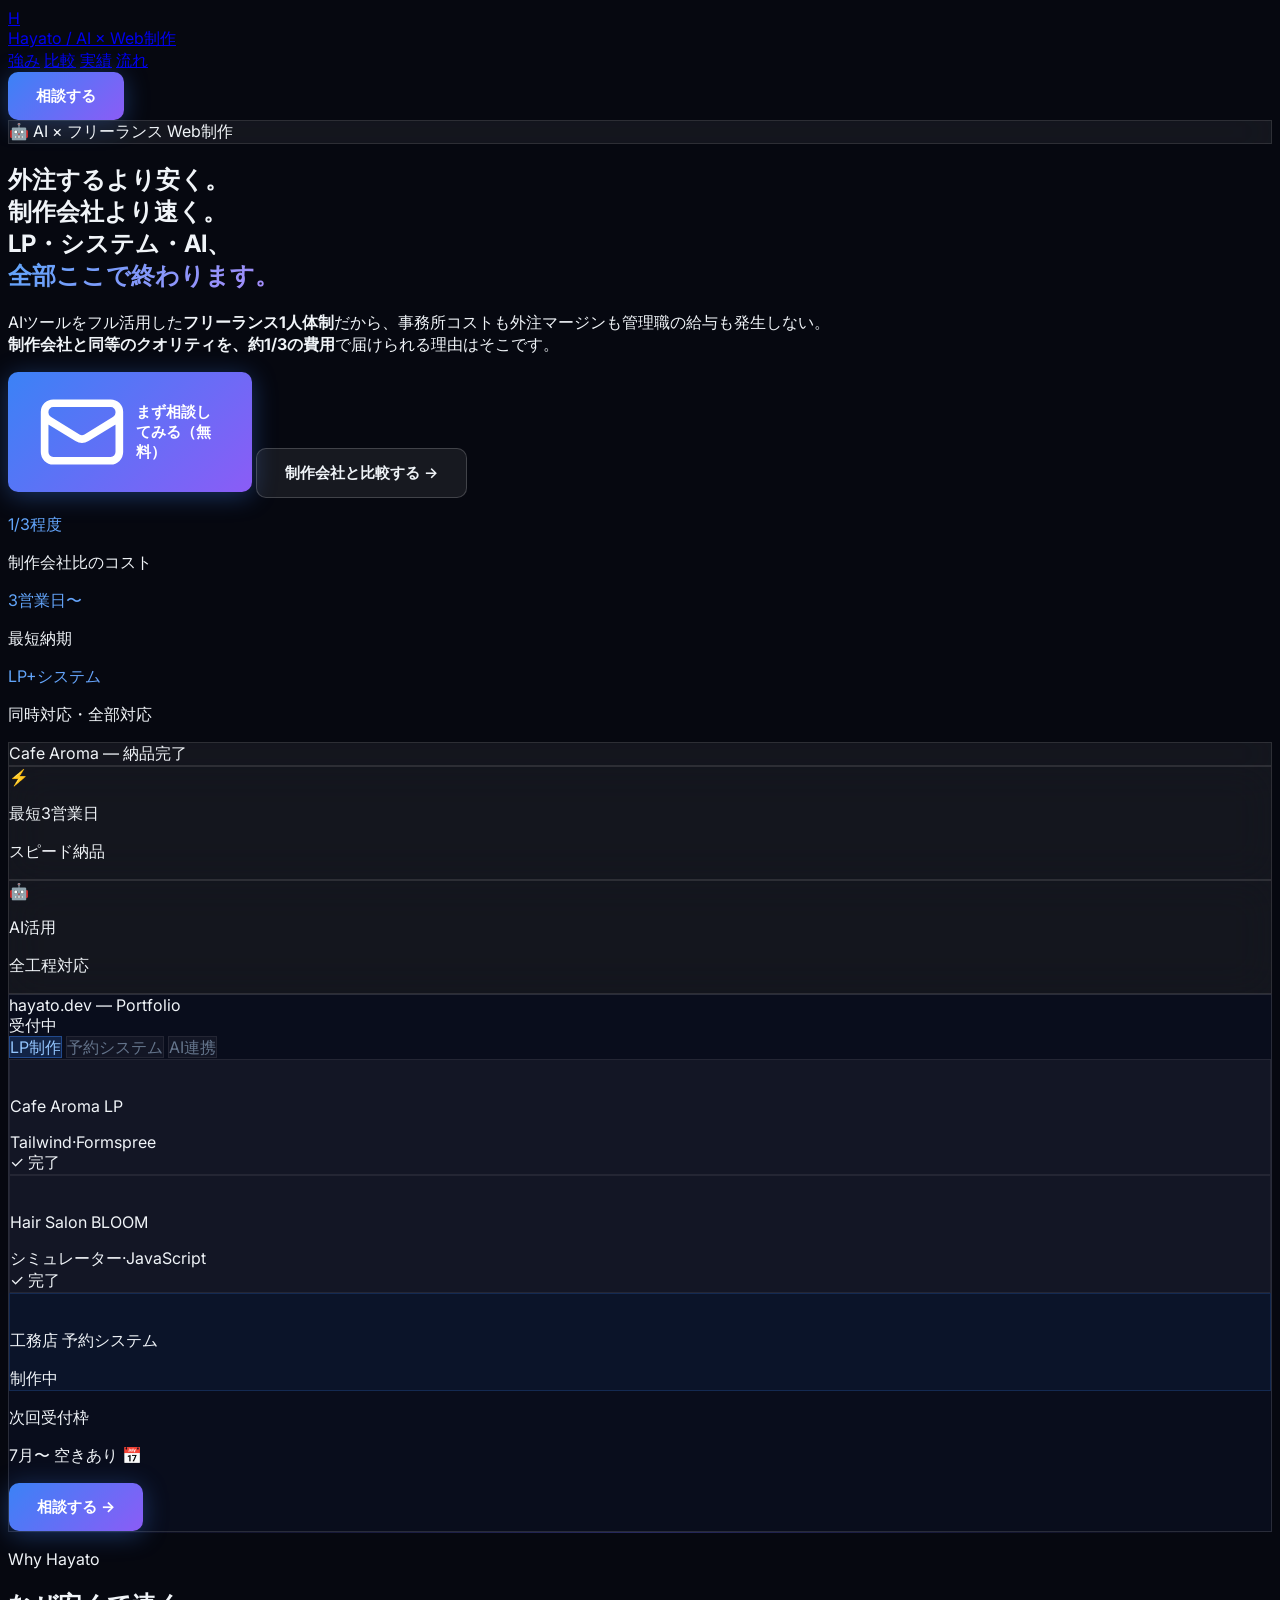
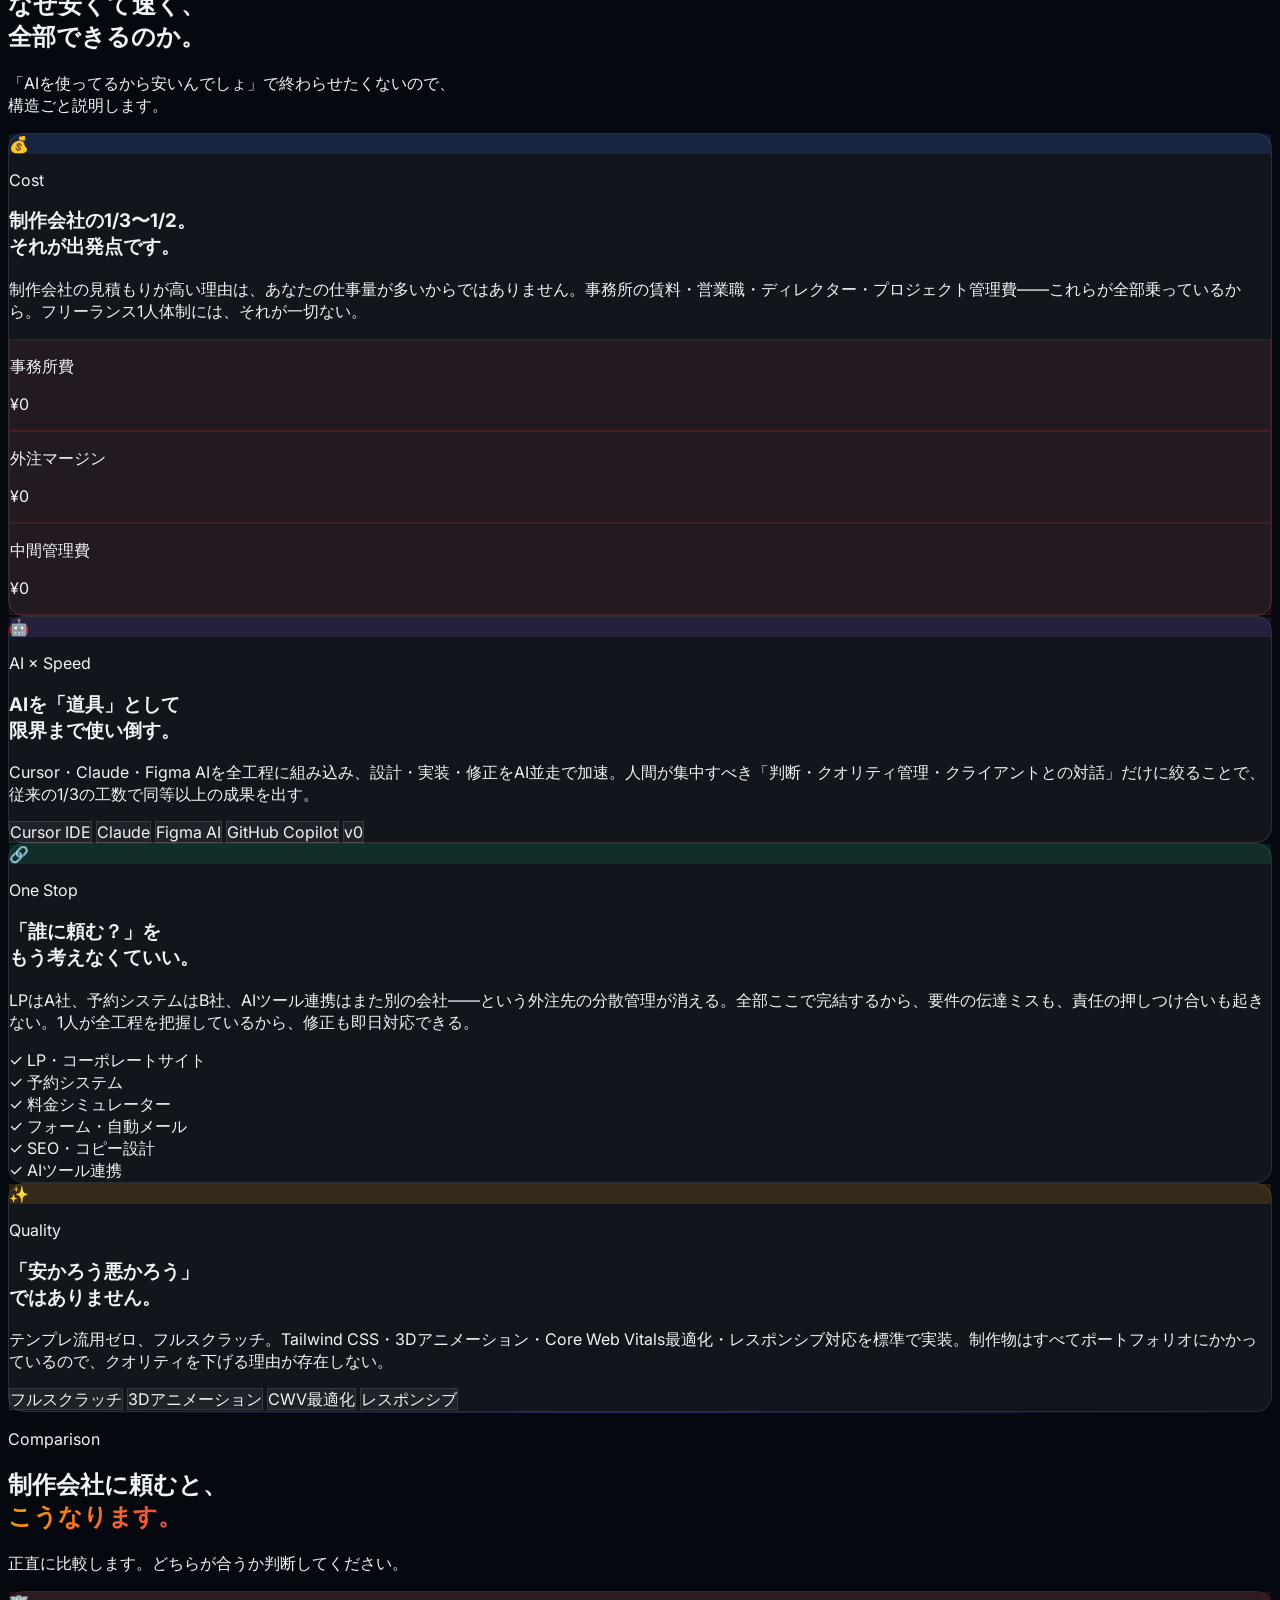
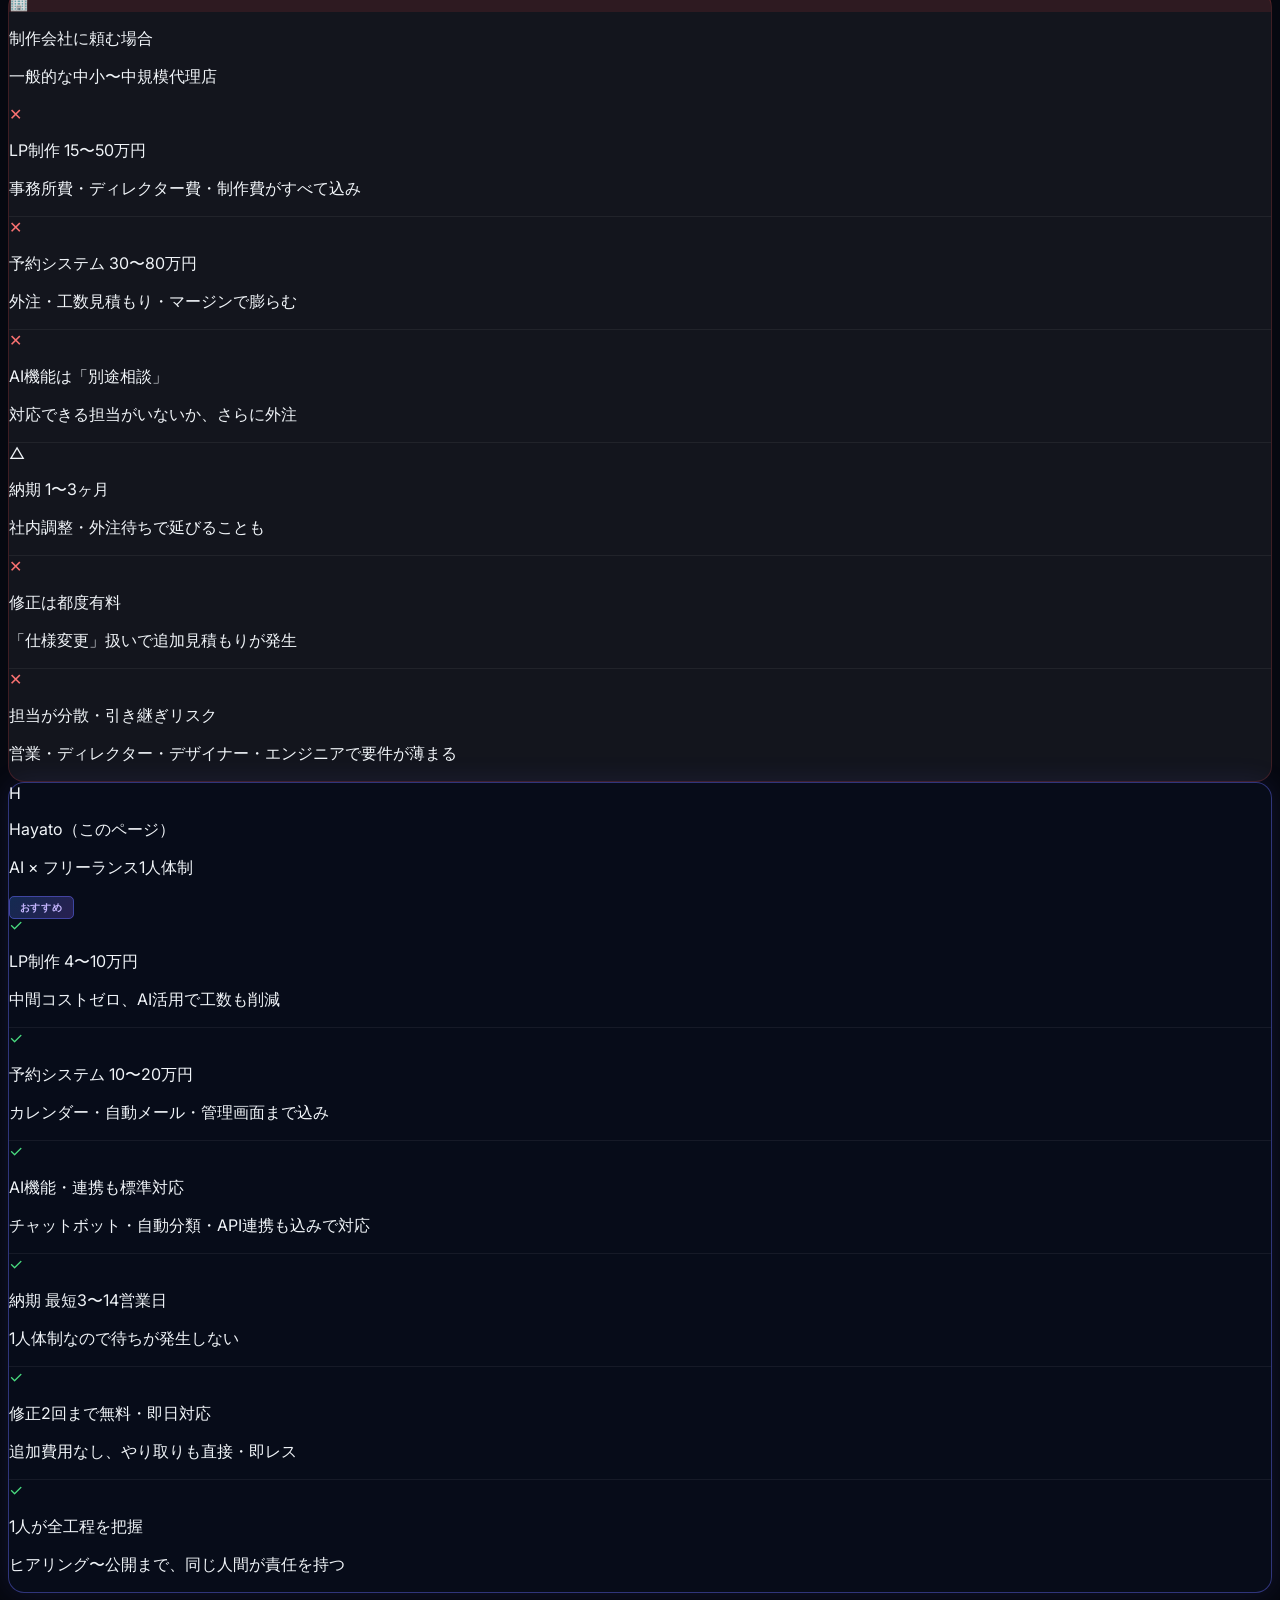
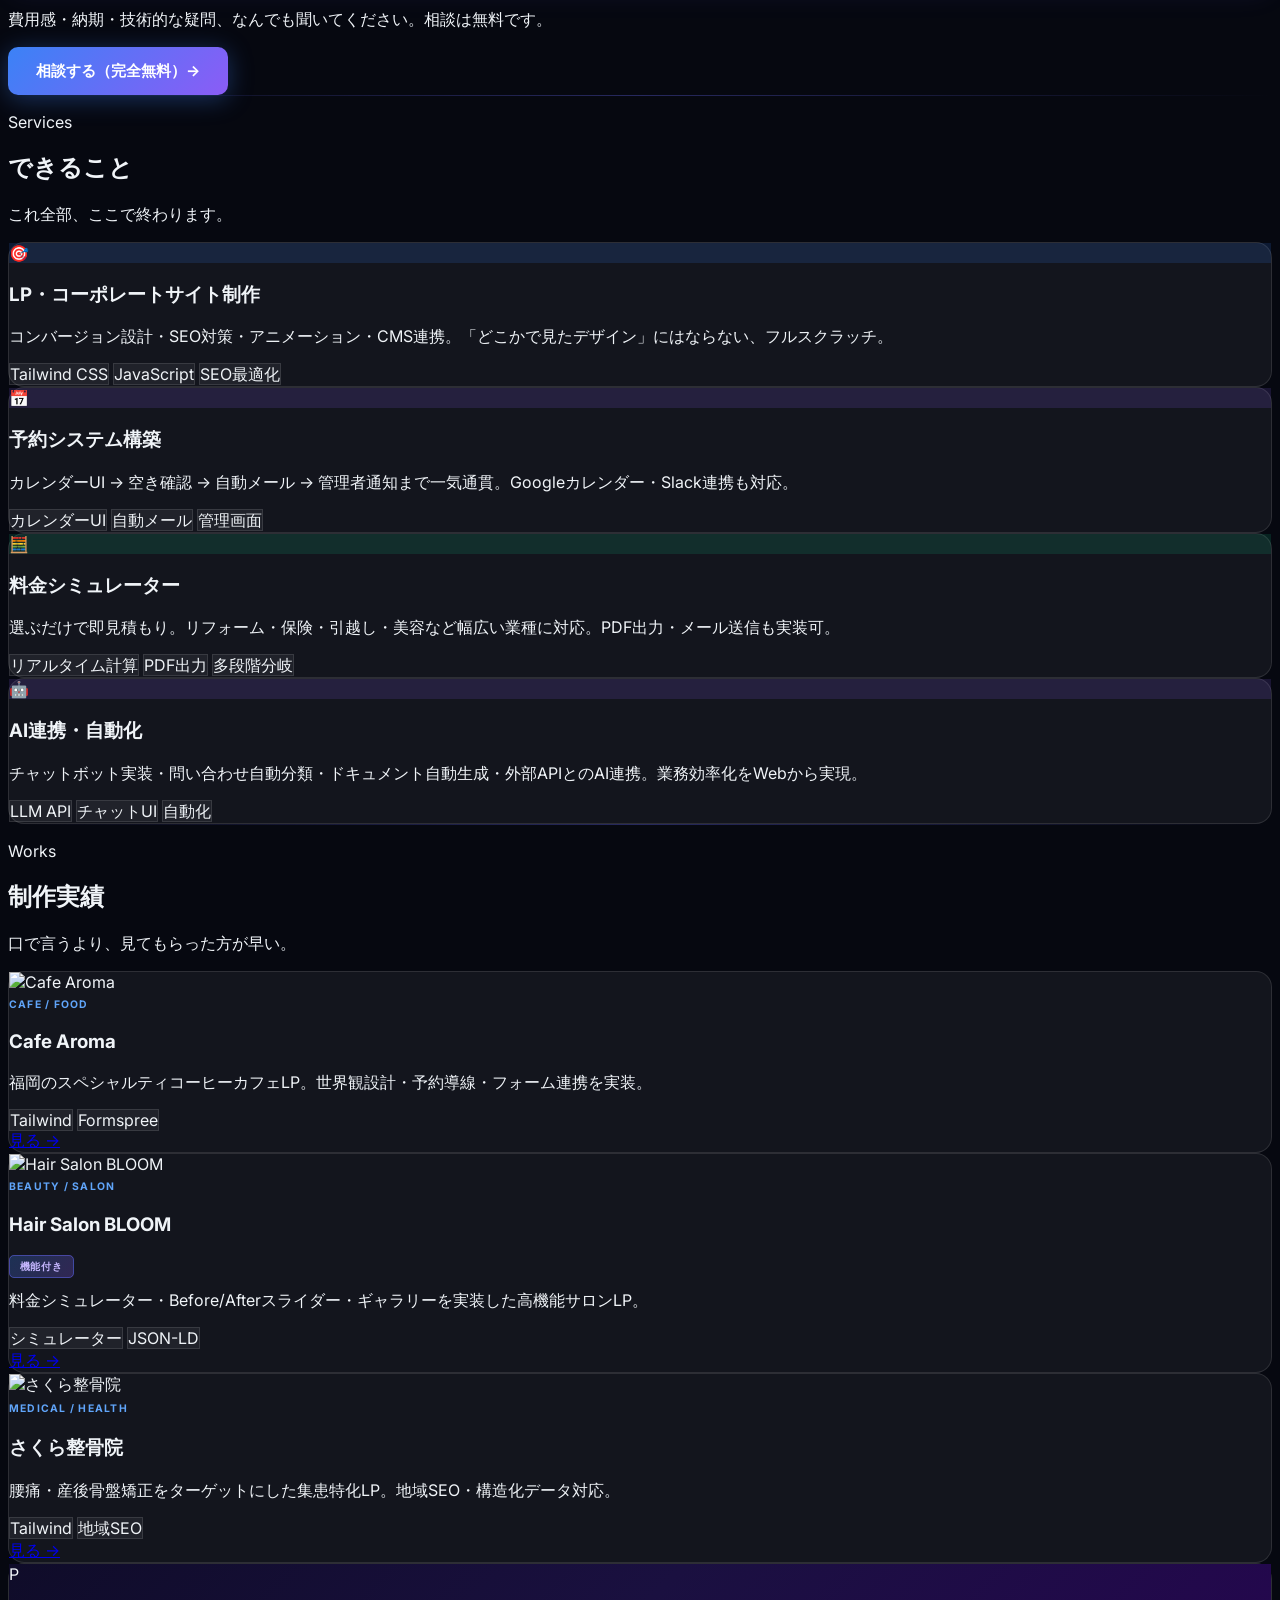
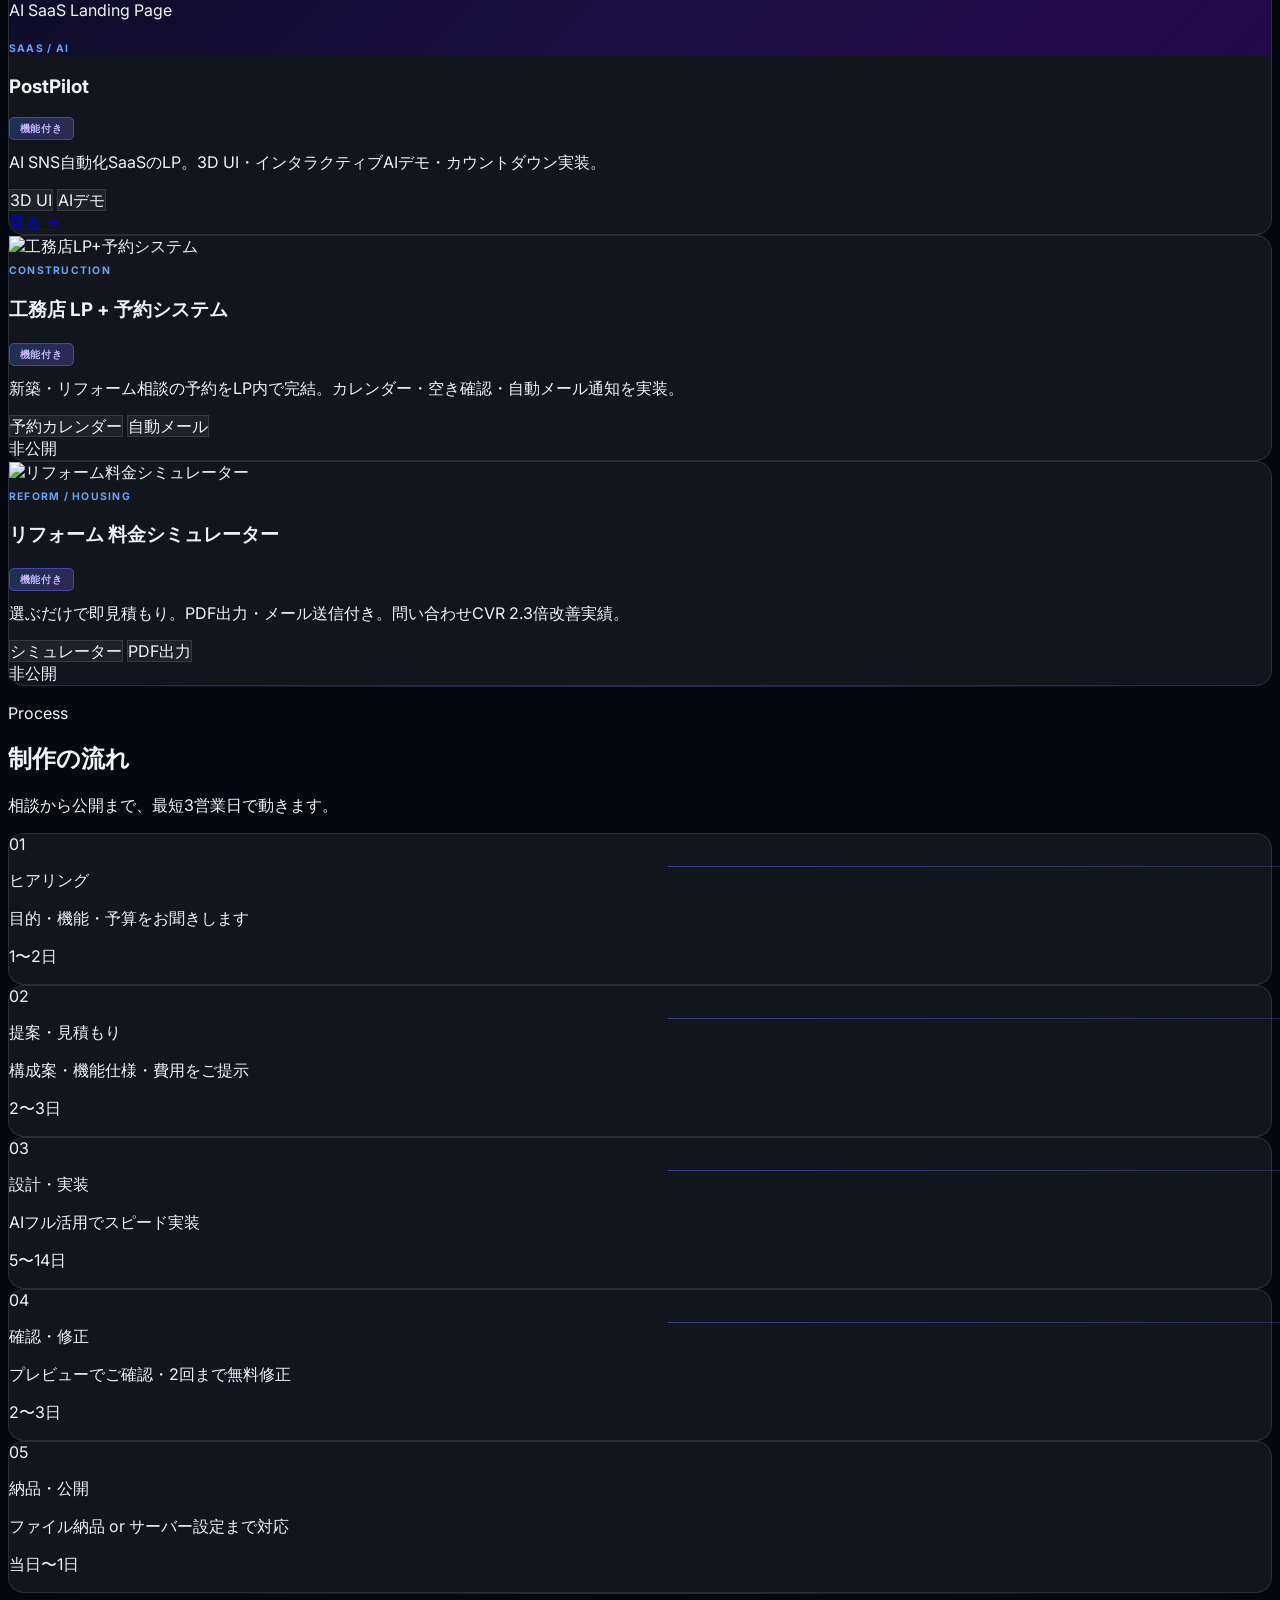
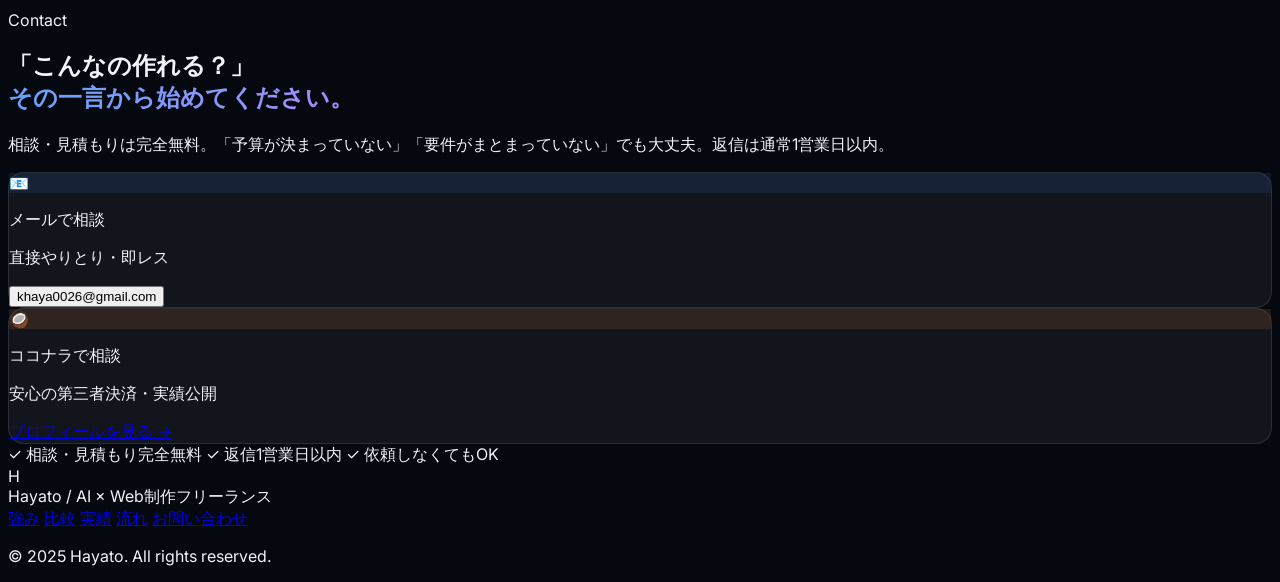
==== commit 6361c551: "fix(about): adjust comparison prices to realistic range" ====
--- a/about/index.html
+++ b/about/index.html
@@ -435,14 +435,14 @@
           <div class="cmp-row pb-4 flex items-start gap-3">
             <span class="cmp-no text-base mt-0.5">✕</span>
             <div>
-              <p class="text-sm font-semibold text-slate-200">LP制作 30〜100万円</p>
+              <p class="text-sm font-semibold text-slate-200">LP制作 15〜50万円</p>
               <p class="text-xs text-slate-500 mt-0.5">事務所費・ディレクター費・制作費がすべて込み</p>
             </div>
           </div>
           <div class="cmp-row pb-4 flex items-start gap-3">
             <span class="cmp-no text-base mt-0.5">✕</span>
             <div>
-              <p class="text-sm font-semibold text-slate-200">予約システム 50〜200万円</p>
+              <p class="text-sm font-semibold text-slate-200">予約システム 30〜80万円</p>
               <p class="text-xs text-slate-500 mt-0.5">外注・工数見積もり・マージンで膨らむ</p>
             </div>
           </div>
@@ -491,14 +491,14 @@
           <div class="cmp-row pb-4 flex items-start gap-3">
             <span class="cmp-yes text-base mt-0.5">✓</span>
             <div>
-              <p class="text-sm font-semibold text-white">LP制作 8〜25万円</p>
+              <p class="text-sm font-semibold text-white">LP制作 4〜10万円</p>
               <p class="text-xs text-slate-500 mt-0.5">中間コストゼロ、AI活用で工数も削減</p>
             </div>
           </div>
           <div class="cmp-row pb-4 flex items-start gap-3">
             <span class="cmp-yes text-base mt-0.5">✓</span>
             <div>
-              <p class="text-sm font-semibold text-white">予約システム 15〜40万円</p>
+              <p class="text-sm font-semibold text-white">予約システム 10〜20万円</p>
               <p class="text-xs text-slate-500 mt-0.5">カレンダー・自動メール・管理画面まで込み</p>
             </div>
           </div>
